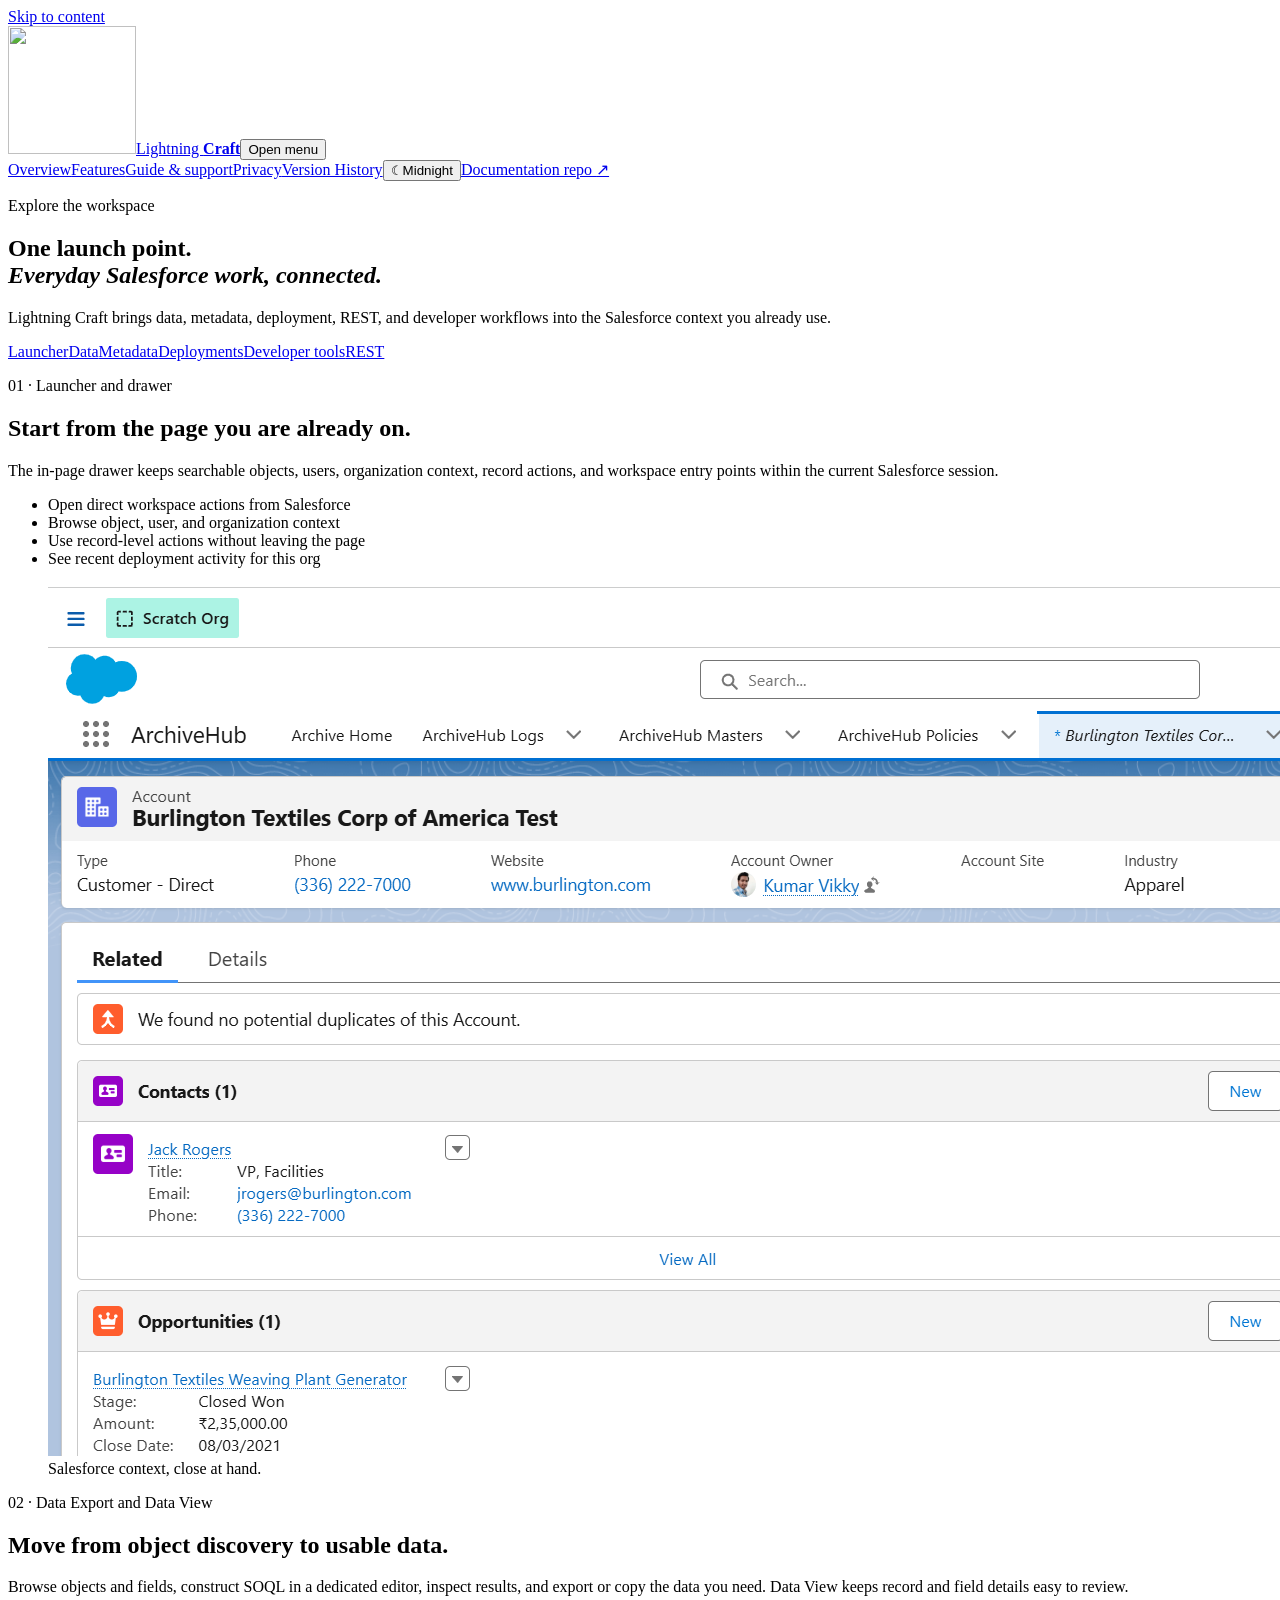
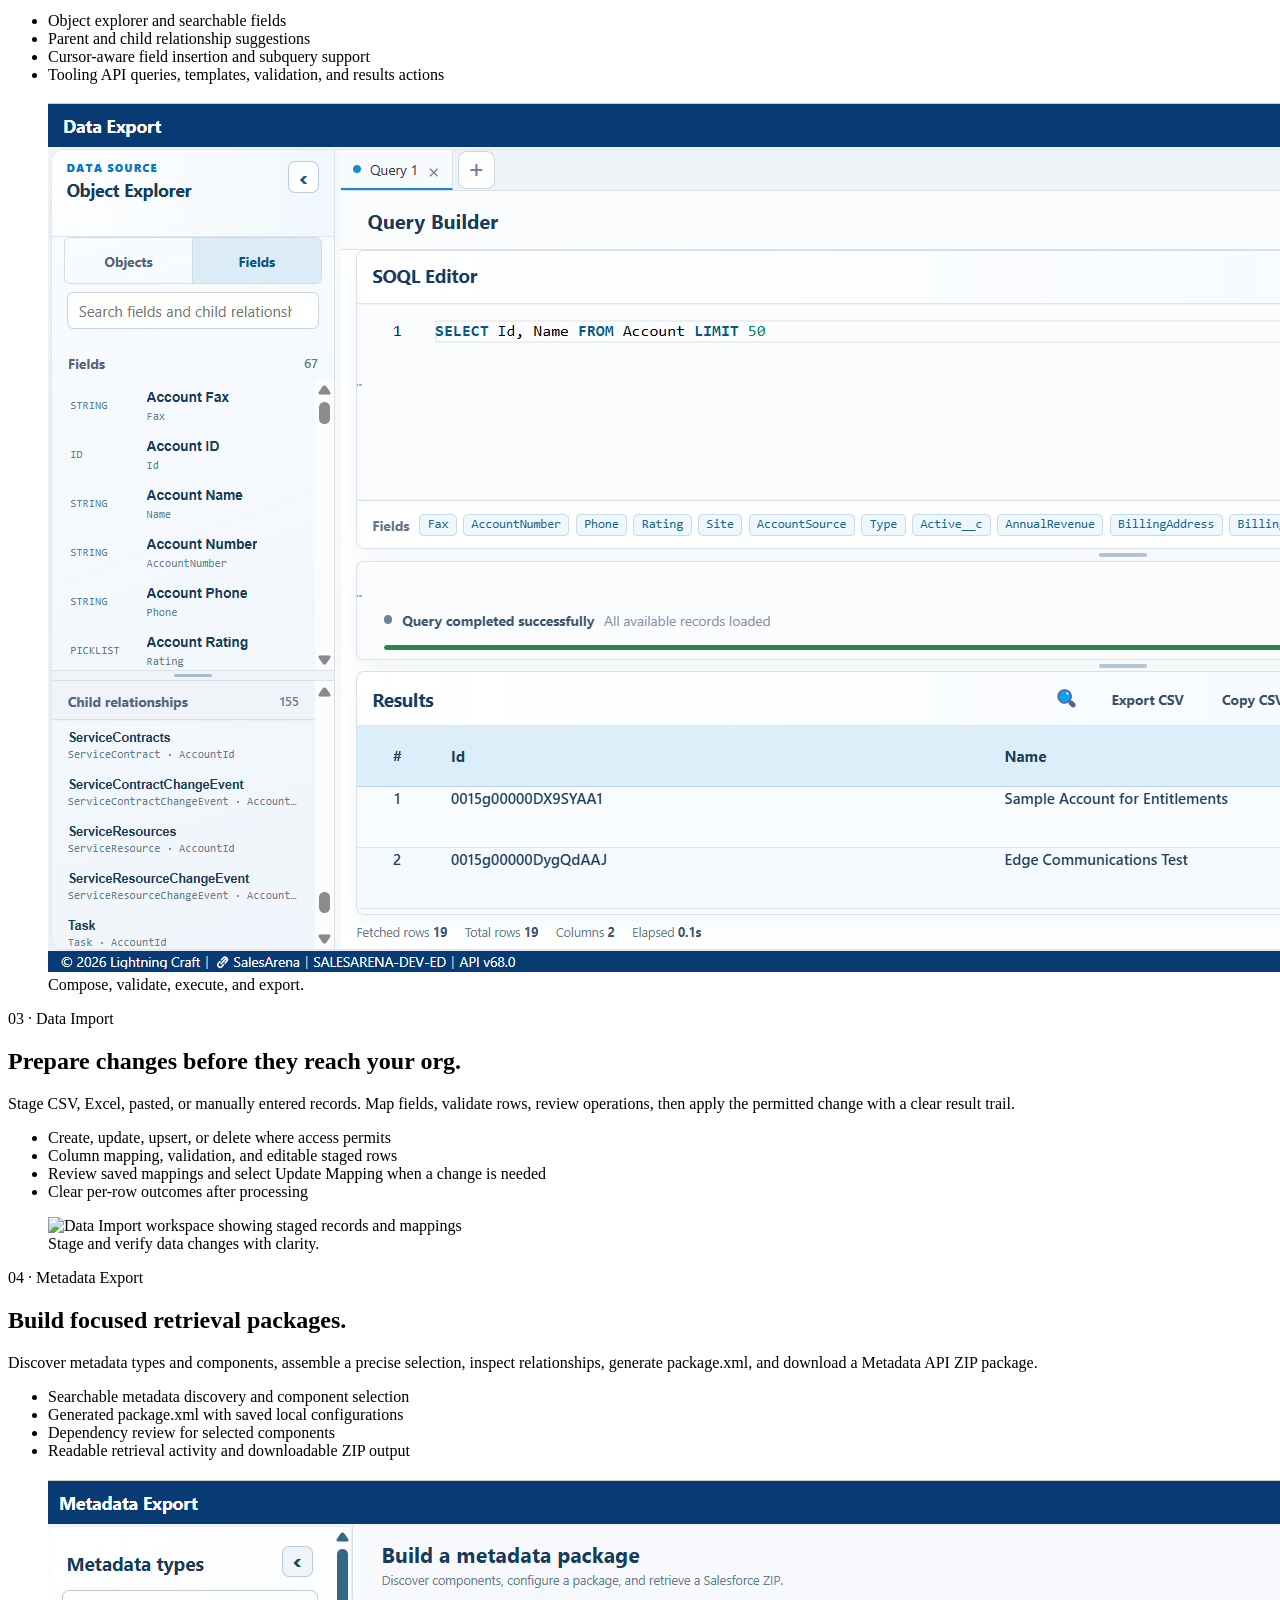
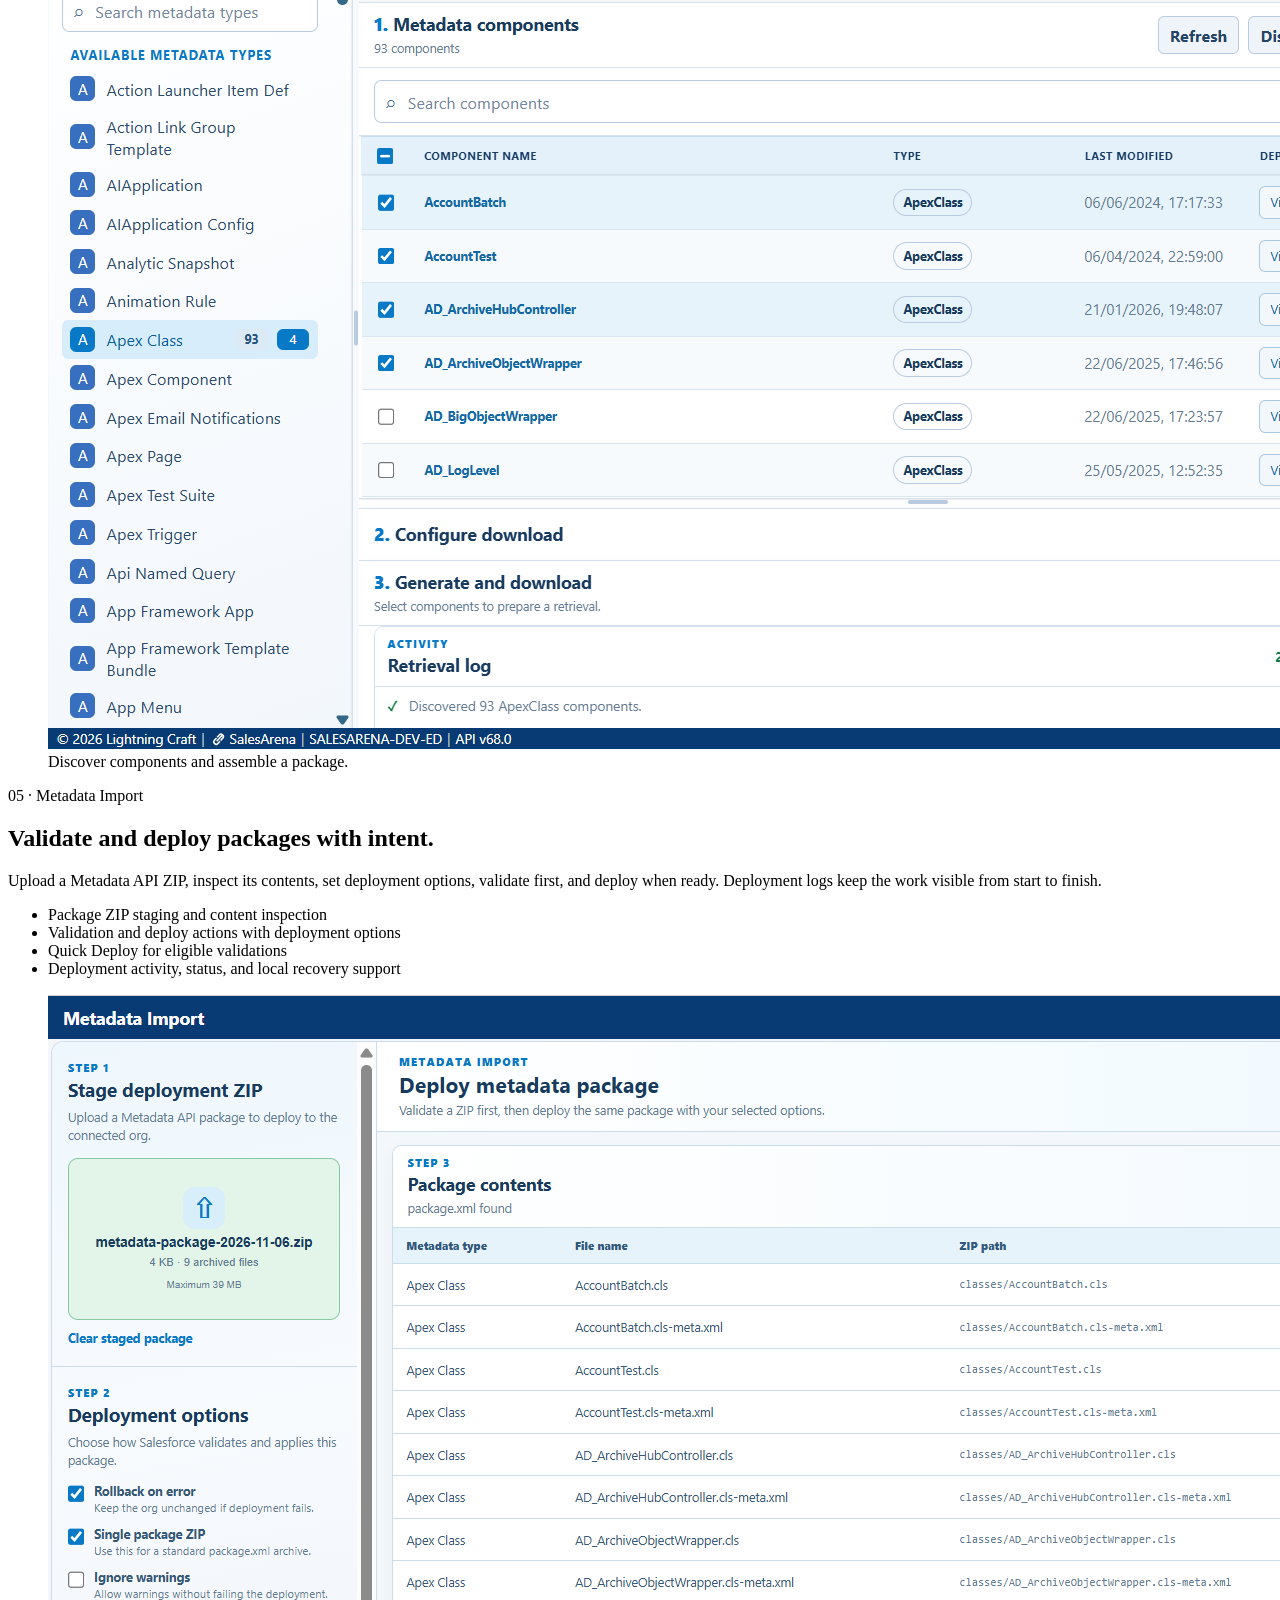
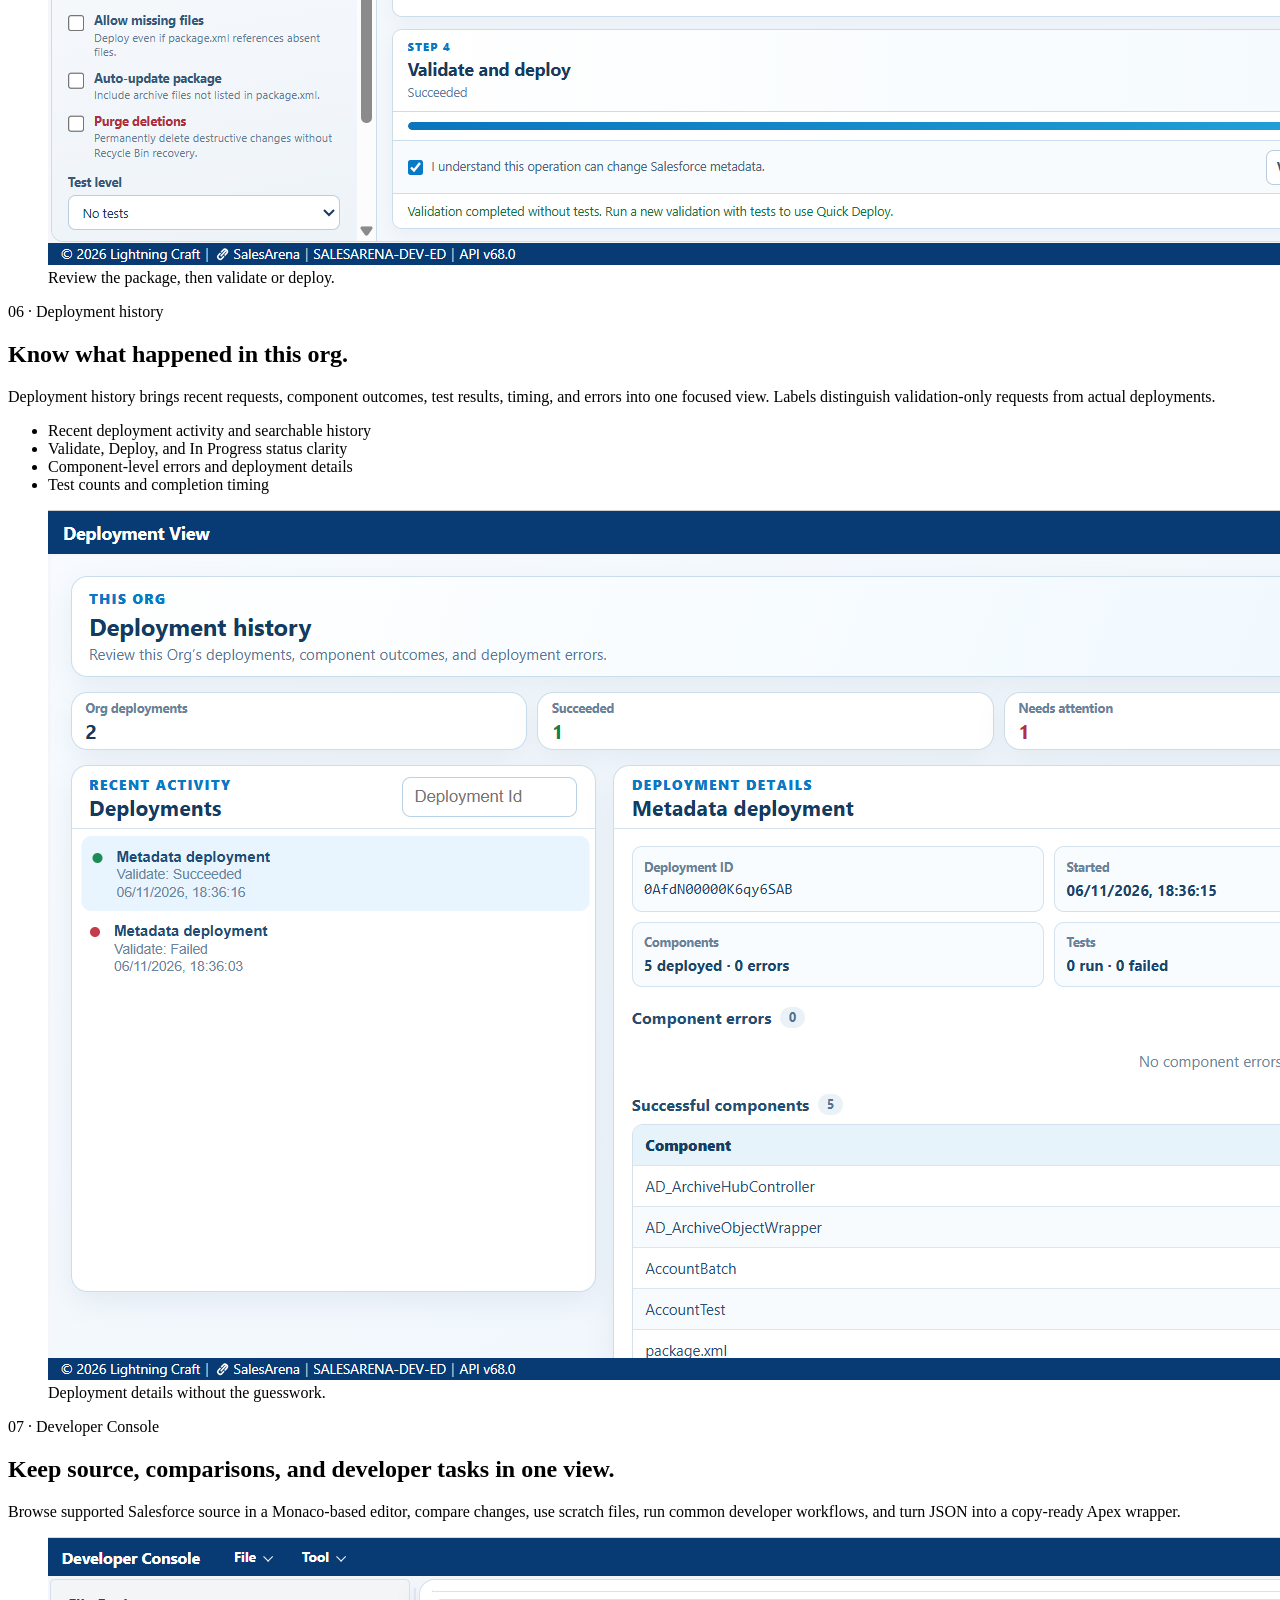
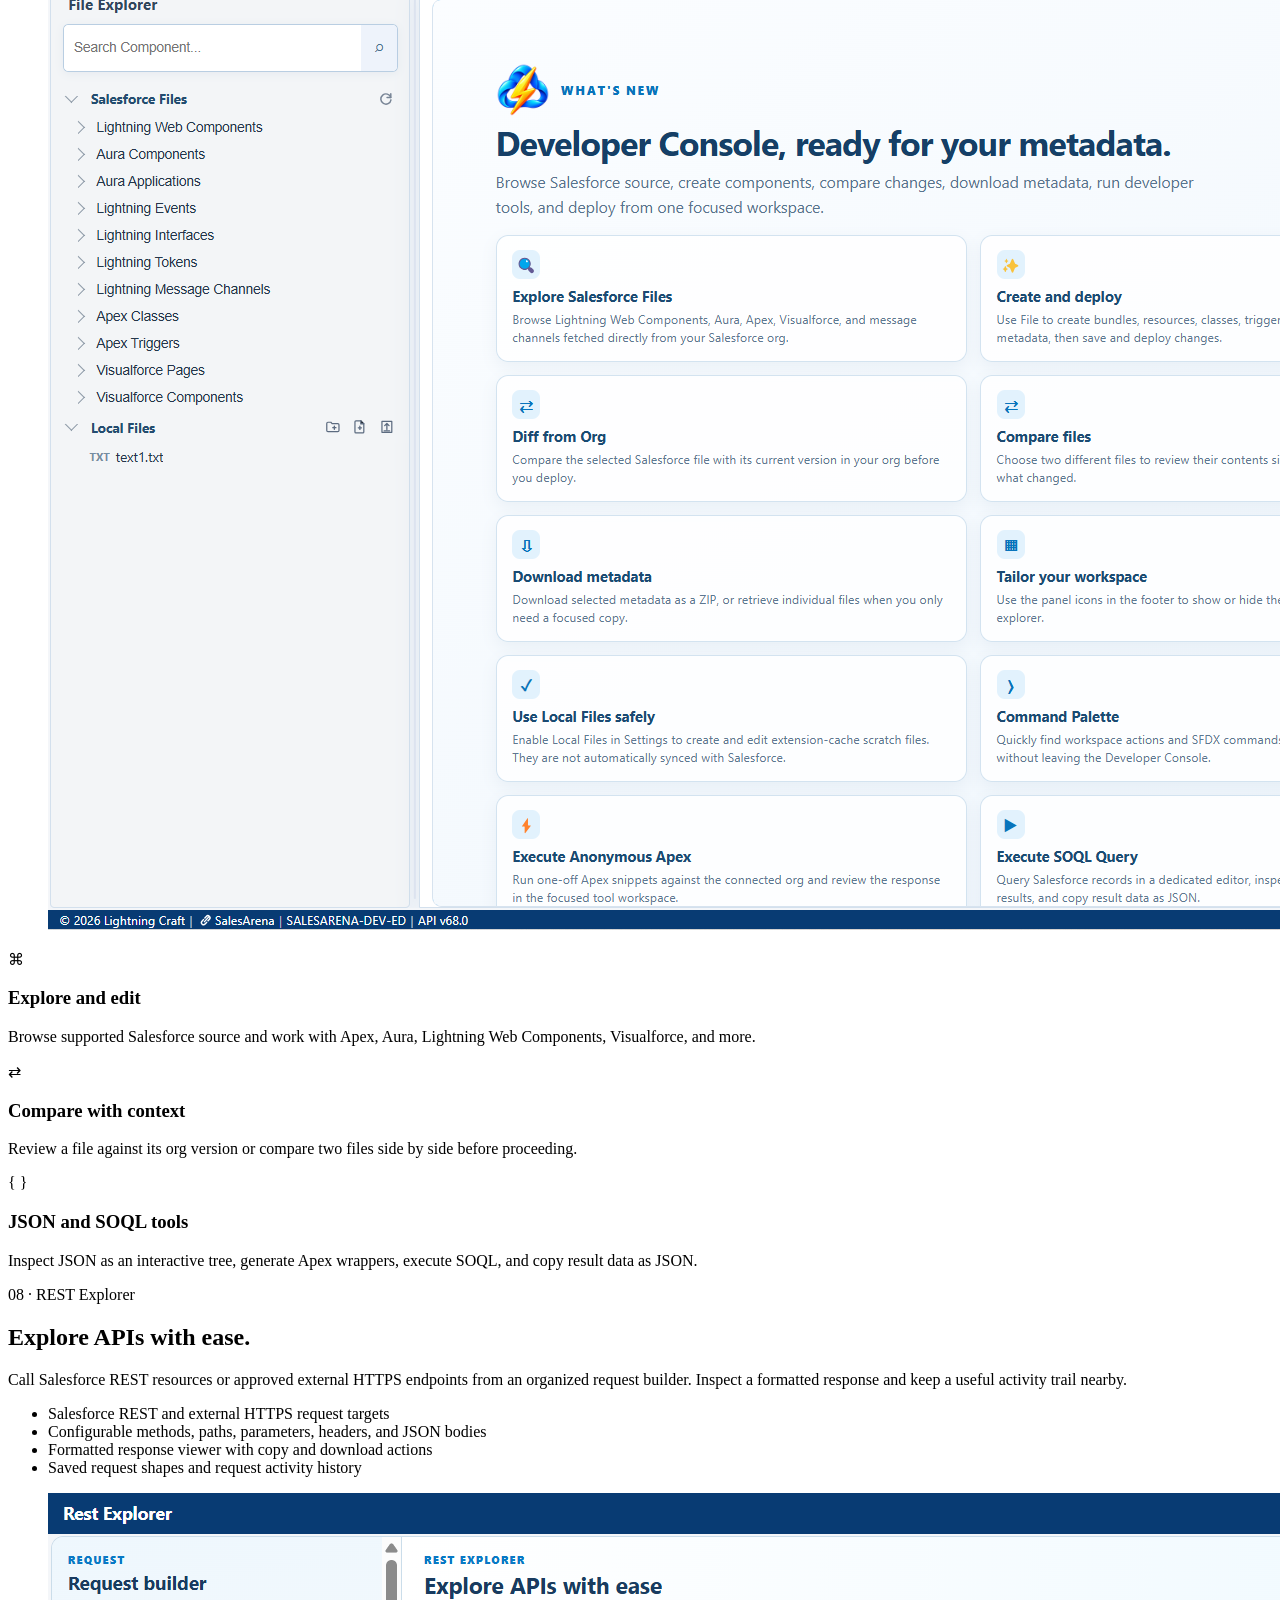
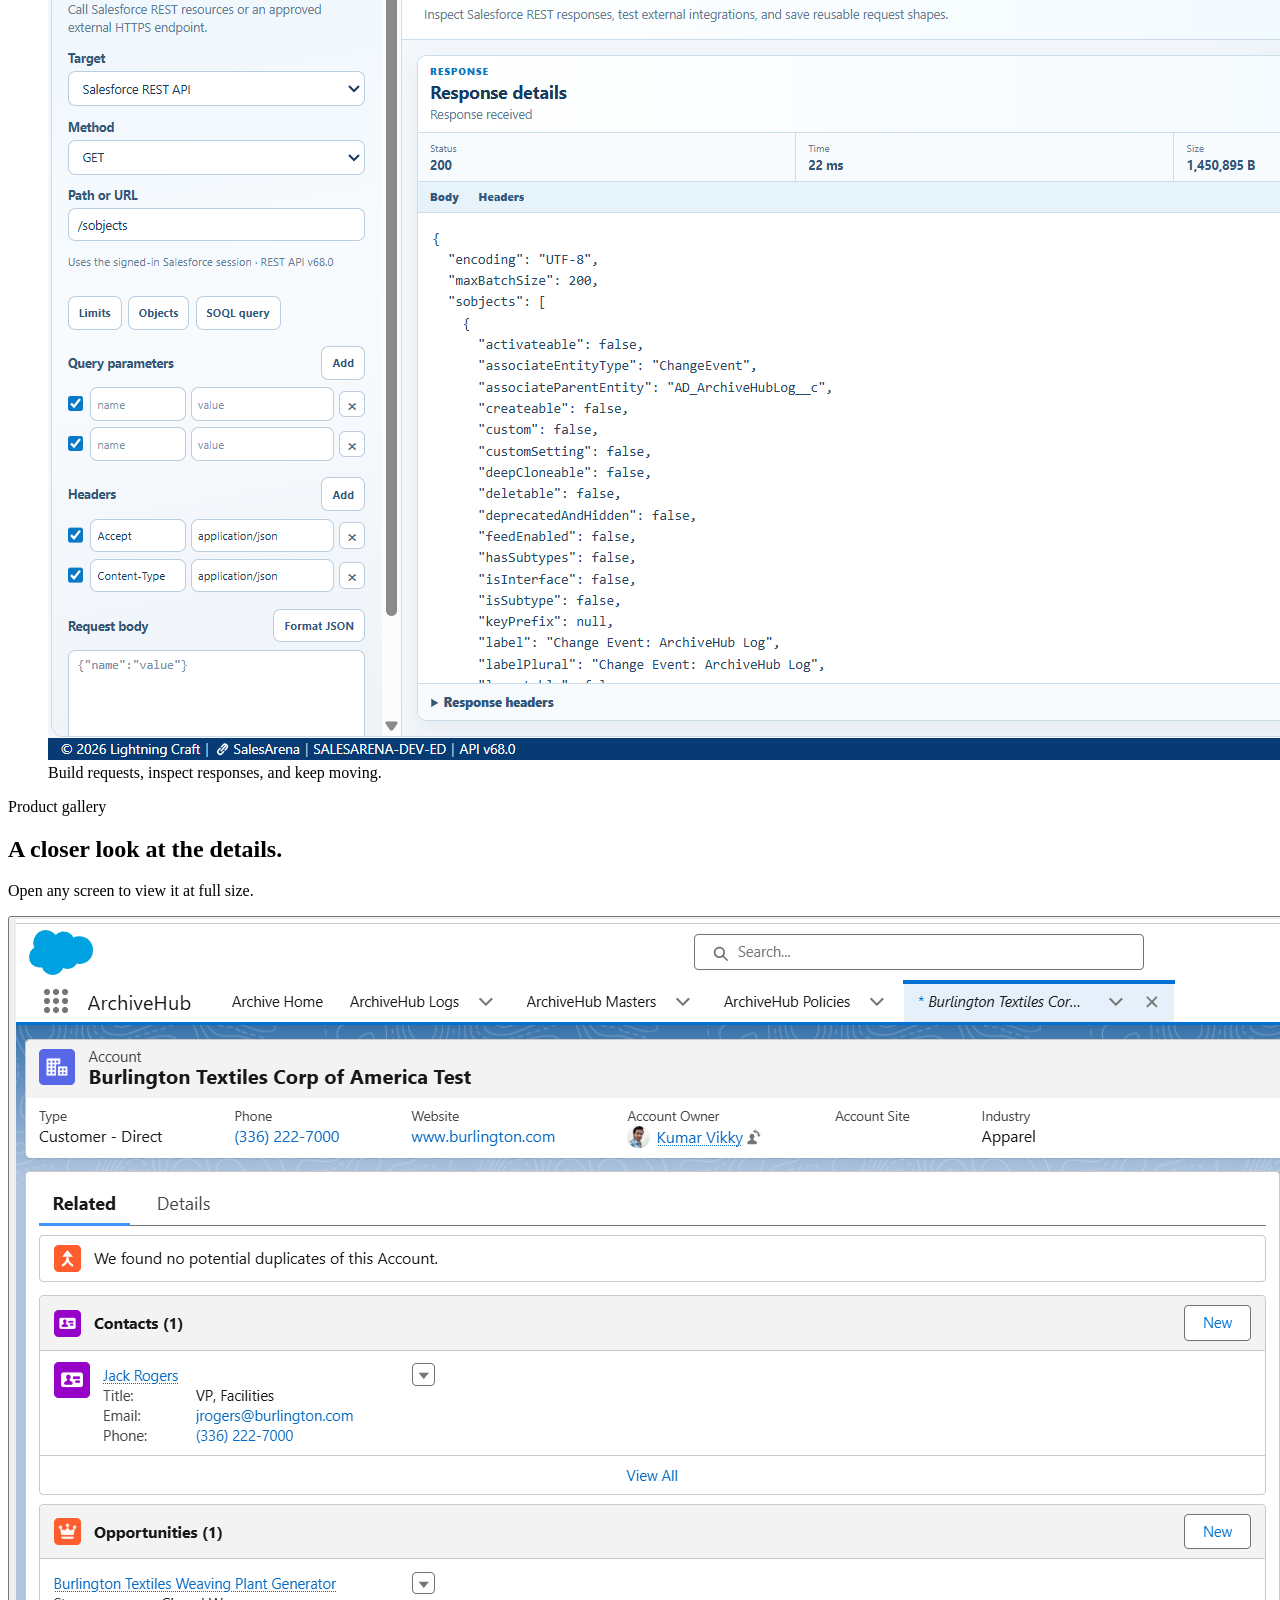
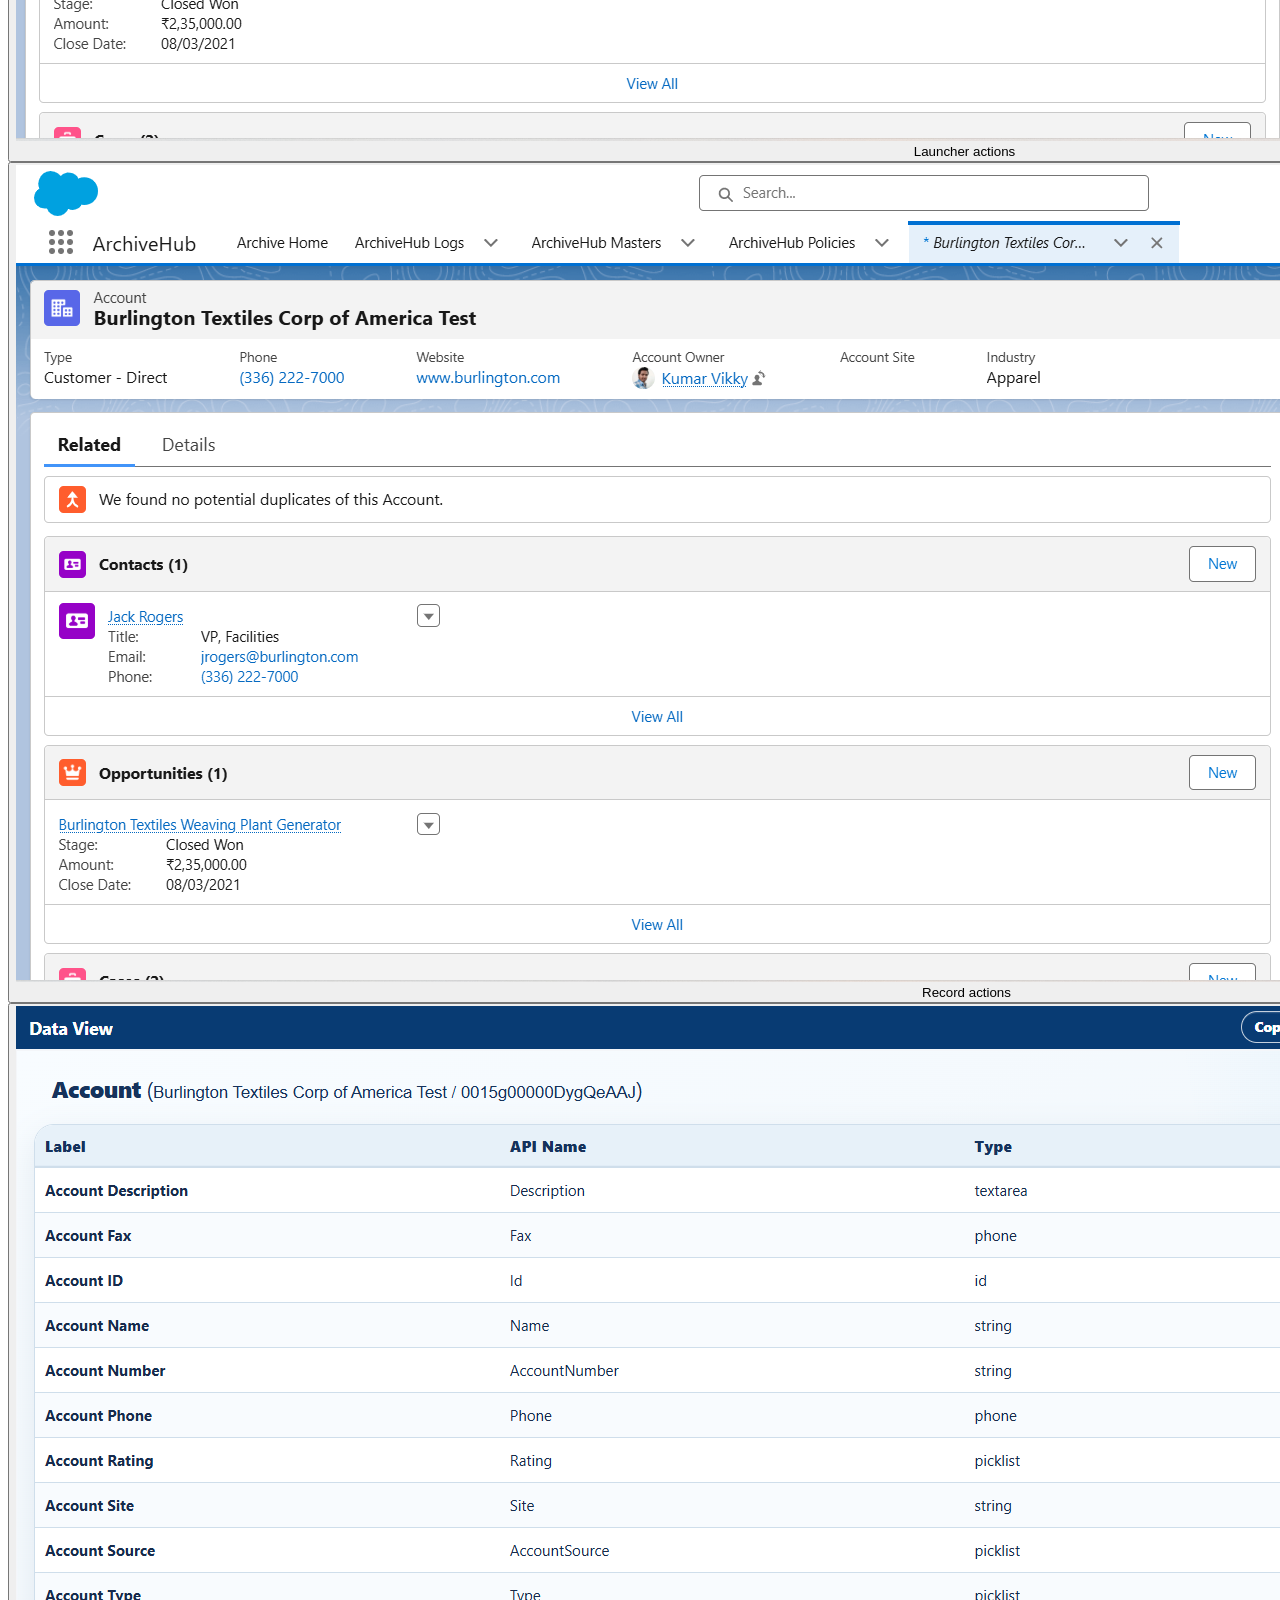
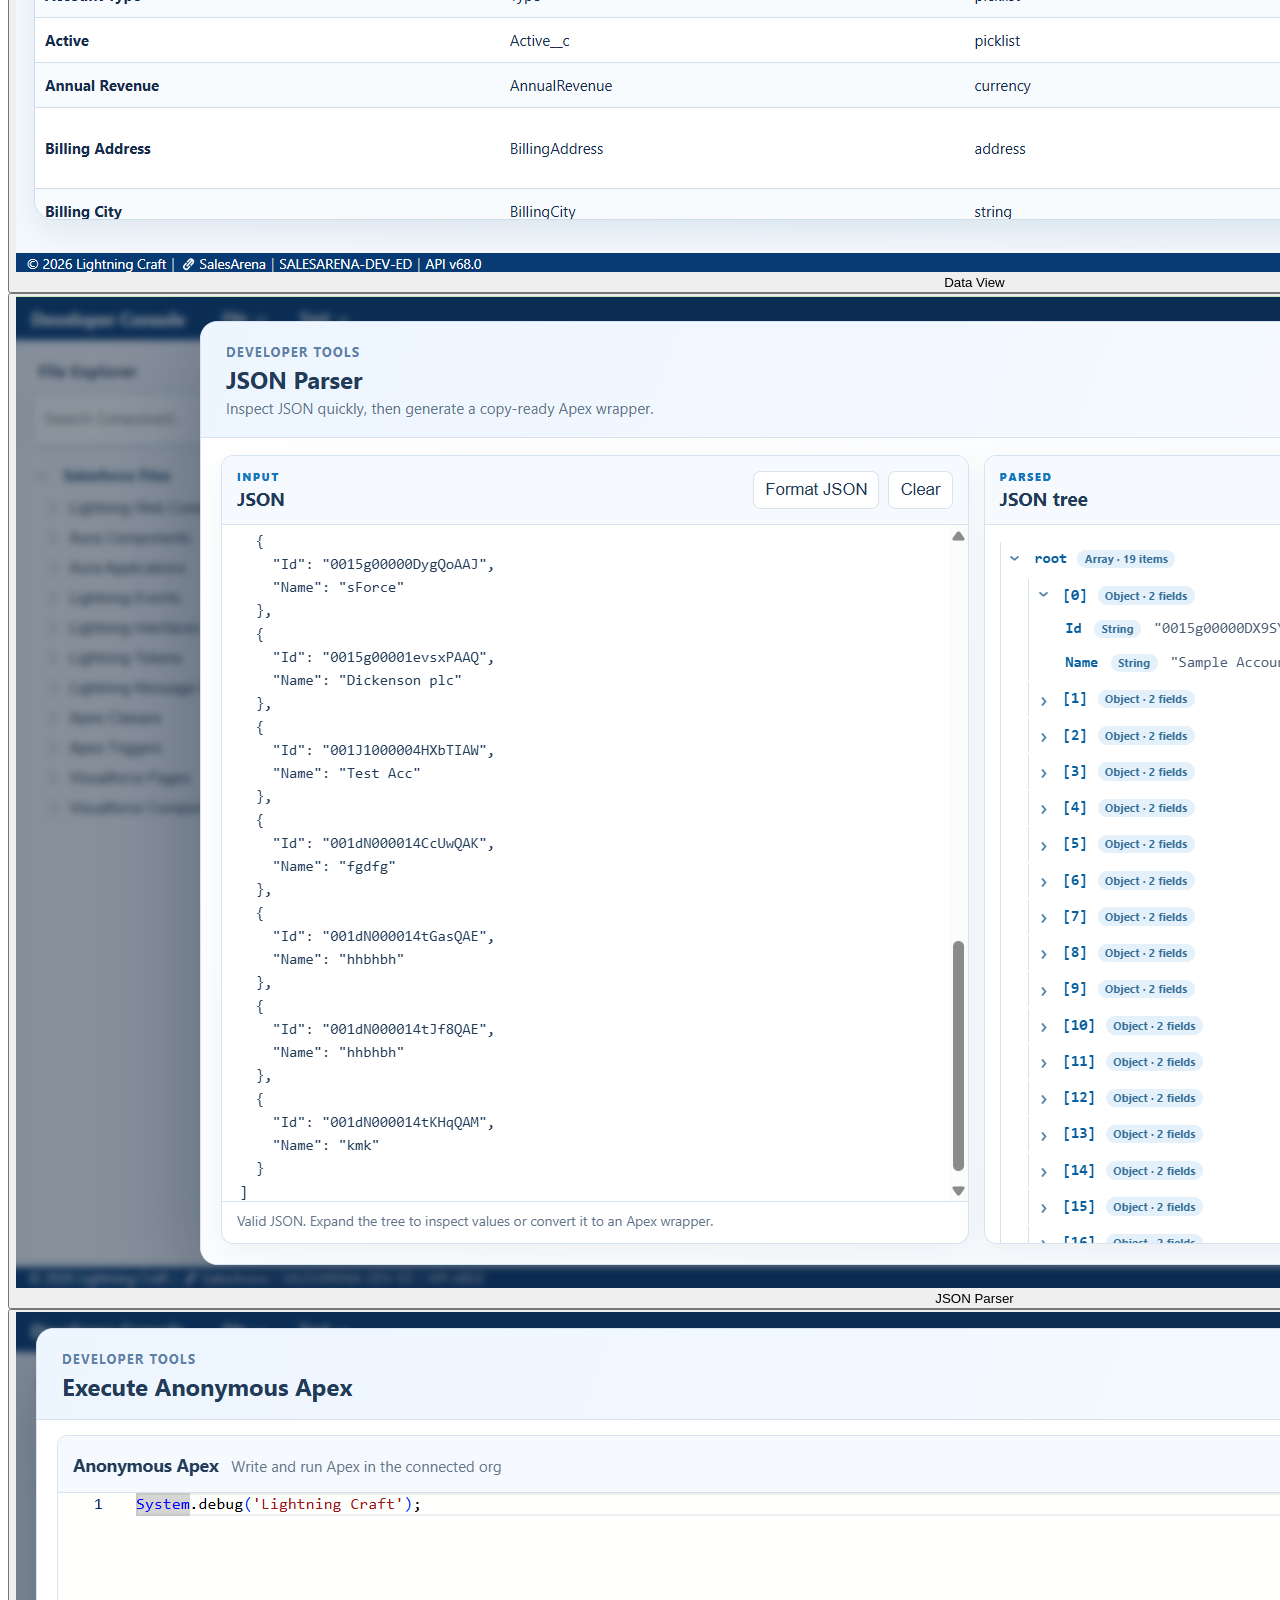
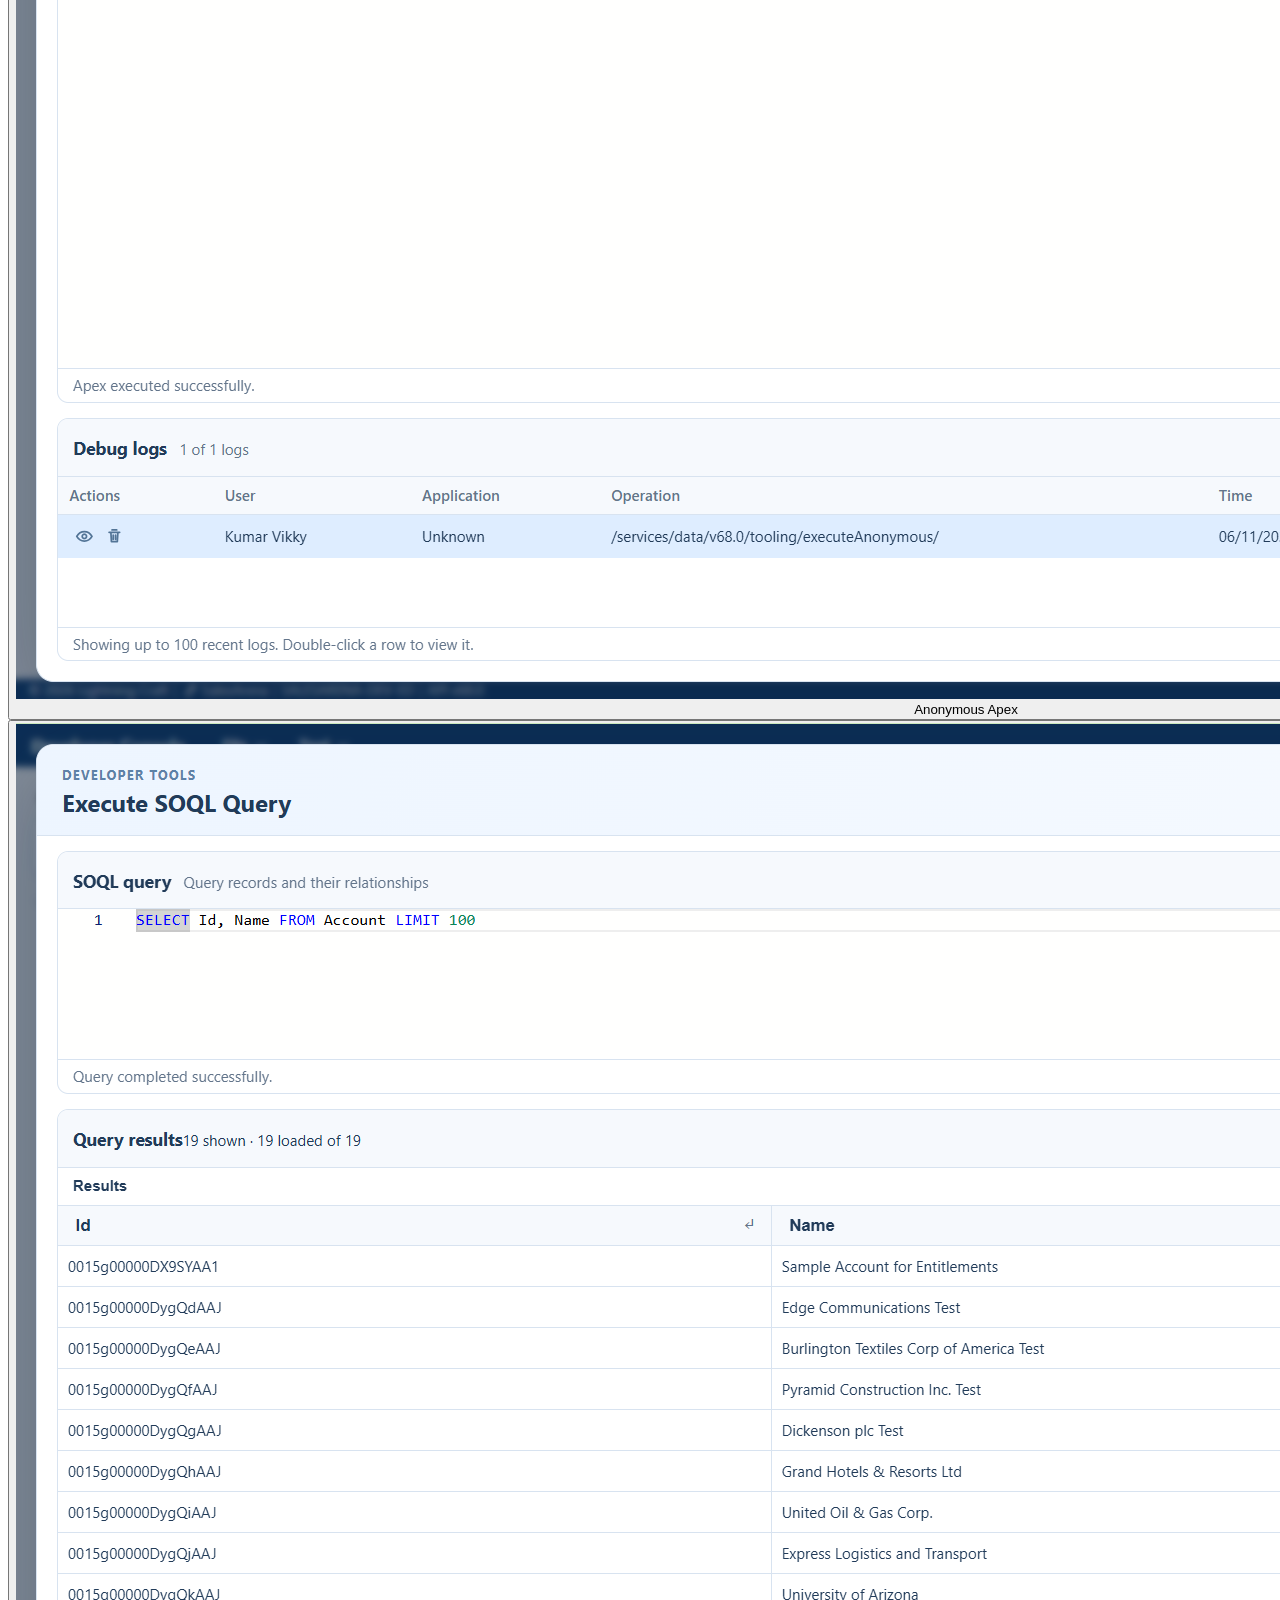
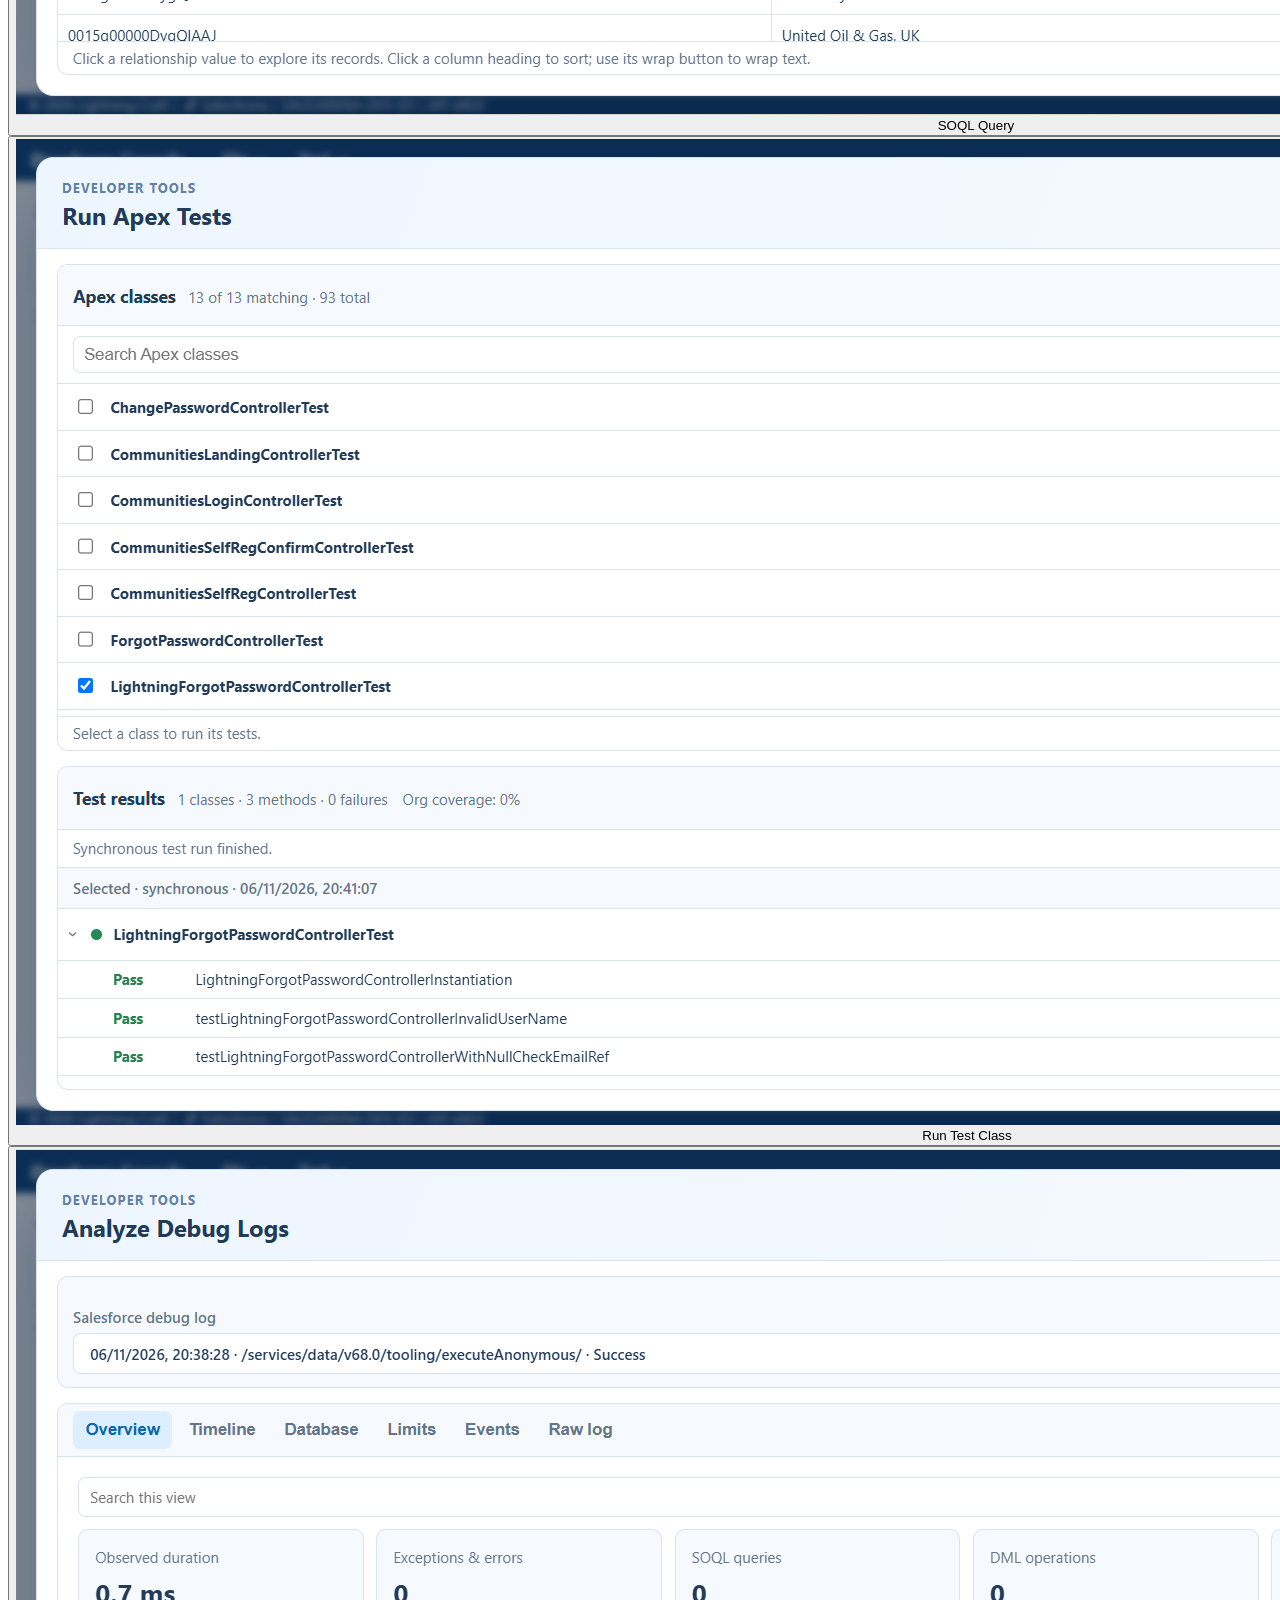
==== features.html @ 8c765908 "New Features Added." ====
<!doctype html>
<html lang="en"><head><meta charset="utf-8"><meta name="viewport" content="width=device-width, initial-scale=1"><meta name="description" content="Explore Lightning Craft features for Salesforce data, metadata, REST, deployment, and developer workflows."><meta name="theme-color" content="#071b38"><title>Features | Lightning Craft</title><link rel="stylesheet" href="assets/styles.css"></head>
<body data-page="features"><a class="skip-link" href="#main-content">Skip to content</a><header class="site-header"><a class="brand" href="index.html" aria-label="Lightning Craft home"><span class="brand-mark" aria-hidden="true">⚡</span><span>Lightning <b>Craft</b></span></a><button class="menu-button" type="button" aria-expanded="false" aria-controls="site-nav"><span></span><span></span><span></span><span class="sr-only">Open menu</span></button><nav class="site-nav" id="site-nav" aria-label="Primary navigation"><a href="index.html">Overview</a><a href="features.html">Features</a><a href="support.html">Guide &amp; support</a><a href="privacy.html">Privacy</a><a href="version-history.html">Version History</a><a class="nav-github" href="https://github.com/KumarVikky/Lightning_Craft_Extension" target="_blank" rel="noreferrer">Documentation repo <span aria-hidden="true">↗</span></a></nav></header>
<main id="main-content"><section class="page-hero"><p class="eyebrow">Explore the workspace</p><h1>One launch point.<br><em>Everyday Salesforce work, connected.</em></h1><p>Lightning Craft brings data, metadata, deployment, REST, and developer workflows into the Salesforce context you already use.</p><div class="jump-links" aria-label="Jump to a feature"><a href="#launcher">Launcher</a><a href="#data-workspace">Data</a><a href="#metadata-export">Metadata</a><a href="#deployment-history">Deployments</a><a href="#developer-console">Developer tools</a><a href="#rest-explorer">REST</a></div></section>
<section class="feature-detail contrast-section" id="launcher"><div class="detail-copy"><p class="section-label">01 · Launcher and drawer</p><h2>Start from the page you are already on.</h2><p>The in-page drawer keeps searchable objects, users, organization context, record actions, and workspace entry points within the current Salesforce session.</p><ul class="check-list"><li>Open direct workspace actions from Salesforce</li><li>Browse object, user, and organization context</li><li>Use record-level actions without leaving the page</li><li>See recent deployment activity for this org</li></ul></div><figure class="detail-screen"><img src="Lightning%20Craft%20Screenshots/Launcher%20Page.png" alt="Lightning Craft launcher open alongside Salesforce" loading="lazy"><figcaption>Salesforce context, close at hand.</figcaption></figure></section>
<section class="feature-detail reverse-detail" id="data-workspace"><div class="detail-copy"><p class="section-label">02 · Data Export and Data View</p><h2>Move from object discovery to usable data.</h2><p>Browse objects and fields, construct SOQL in a dedicated editor, inspect results, and export or copy the data you need. Data View keeps record and field details easy to review.</p><ul class="check-list"><li>Object explorer and searchable fields</li><li>Parent and child relationship suggestions</li><li>Cursor-aware field insertion and subquery support</li><li>Tooling API queries, templates, validation, and results actions</li></ul></div><figure class="detail-screen"><img src="Lightning%20Craft%20Screenshots/Data%20Export%20Page.png" alt="Data Export with object explorer, SOQL editor, field chips, and results" loading="lazy"><figcaption>Compose, validate, execute, and export.</figcaption></figure></section>
<section class="feature-detail contrast-section" id="data-import"><div class="detail-copy"><p class="section-label">03 · Data Import</p><h2>Prepare changes before they reach your org.</h2><p>Stage CSV, Excel, pasted, or manually entered records. Map fields, validate rows, review operations, then apply the permitted change with a clear result trail.</p><ul class="check-list"><li>Create, update, upsert, or delete where access permits</li><li>Column mapping, validation, and editable staged rows</li><li>Review saved mappings and select Update Mapping when a change is needed</li><li>Clear per-row outcomes after processing</li></ul></div><figure class="detail-screen"><img src="Lightning%20Craft%20Screenshots/Data%20Import%20Page.png" alt="Data Import workspace showing staged records and mappings" loading="lazy"><figcaption>Stage and verify data changes with clarity.</figcaption></figure></section>
<section class="feature-detail reverse-detail" id="metadata-export"><div class="detail-copy"><p class="section-label">04 · Metadata Export</p><h2>Build focused retrieval packages.</h2><p>Discover metadata types and components, assemble a precise selection, inspect relationships, generate package.xml, and download a Metadata API ZIP package.</p><ul class="check-list"><li>Searchable metadata discovery and component selection</li><li>Generated package.xml with saved local configurations</li><li>Dependency review for selected components</li><li>Readable retrieval activity and downloadable ZIP output</li></ul></div><figure class="detail-screen"><img src="Lightning%20Craft%20Screenshots/Metadata%20Export%20Page.png" alt="Metadata Export workspace with selected metadata types and generated package XML" loading="lazy"><figcaption>Discover components and assemble a package.</figcaption></figure></section>
<section class="feature-detail contrast-section" id="metadata-import"><div class="detail-copy"><p class="section-label">05 · Metadata Import</p><h2>Validate and deploy packages with intent.</h2><p>Upload a Metadata API ZIP, inspect its contents, set deployment options, validate first, and deploy when ready. Deployment logs keep the work visible from start to finish.</p><ul class="check-list"><li>Package ZIP staging and content inspection</li><li>Validation and deploy actions with deployment options</li><li>Quick Deploy for eligible validations</li><li>Deployment activity, status, and local recovery support</li></ul></div><figure class="detail-screen"><img src="Lightning%20Craft%20Screenshots/Metadata%20Import%20Page.png" alt="Metadata Import workspace with deployment options and package contents" loading="lazy"><figcaption>Review the package, then validate or deploy.</figcaption></figure></section>
<section class="feature-detail reverse-detail" id="deployment-history"><div class="detail-copy"><p class="section-label">06 · Deployment history</p><h2>Know what happened in this org.</h2><p>Deployment history brings recent requests, component outcomes, test results, timing, and errors into one focused view. Labels distinguish validation-only requests from actual deployments.</p><ul class="check-list"><li>Recent deployment activity and searchable history</li><li>Validate, Deploy, and In Progress status clarity</li><li>Component-level errors and deployment details</li><li>Test counts and completion timing</li></ul></div><figure class="detail-screen"><img src="Lightning%20Craft%20Screenshots/Deployment%20View%20Page.png" alt="Deployment history showing recent deployments and component errors" loading="lazy"><figcaption>Deployment details without the guesswork.</figcaption></figure></section>
<section class="developer-section" id="developer-console"><div class="developer-heading"><p class="section-label">07 · Developer Console</p><h2>Keep source, comparisons, and developer tasks in one view.</h2><p>Browse supported Salesforce source in a Monaco-based editor, compare changes, use scratch files, run common developer workflows, and turn JSON into a copy-ready Apex wrapper.</p></div><figure class="wide-screen"><img src="Lightning%20Craft%20Screenshots/Developer%20Console%20Page.png" alt="Developer Console welcome screen and source explorer" loading="lazy"></figure><div class="capability-grid"><article><span aria-hidden="true">⌘</span><h3>Explore and edit</h3><p>Browse supported Salesforce source and work with Apex, Aura, Lightning Web Components, Visualforce, and more.</p></article><article><span aria-hidden="true">⇄</span><h3>Compare with context</h3><p>Review a file against its org version or compare two files side by side before proceeding.</p></article><article><span aria-hidden="true">{ }</span><h3>JSON and SOQL tools</h3><p>Inspect JSON as an interactive tree, generate Apex wrappers, execute SOQL, and copy result data as JSON.</p></article></div></section>
<section class="feature-detail contrast-section" id="rest-explorer"><div class="detail-copy"><p class="section-label">08 · REST Explorer</p><h2>Explore APIs with ease.</h2><p>Call Salesforce REST resources or approved external HTTPS endpoints from an organized request builder. Inspect a formatted response and keep a useful activity trail nearby.</p><ul class="check-list"><li>Salesforce REST and external HTTPS request targets</li><li>Configurable methods, paths, parameters, headers, and JSON bodies</li><li>Formatted response viewer with copy and download actions</li><li>Saved request shapes and request activity history</li></ul></div><figure class="detail-screen"><img src="Lightning%20Craft%20Screenshots/Rest%20Explorer%20Page.png" alt="REST Explorer request builder, response viewer, and request log" loading="lazy"><figcaption>Build requests, inspect responses, and keep moving.</figcaption></figure></section>
<section class="screen-gallery"><div class="section-heading"><p class="section-label">Product gallery</p><h2>A closer look at the details.</h2><p>Open any screen to view it at full size.</p></div><div class="gallery-grid"><button class="gallery-item" data-lightbox-src="Lightning%20Craft%20Screenshots/Laucher%20Actions.png" data-lightbox-alt="Lightning Craft launcher actions"><img src="Lightning%20Craft%20Screenshots/Laucher%20Actions.png" alt="Lightning Craft launcher actions" loading="lazy"><span>Launcher actions</span></button><button class="gallery-item" data-lightbox-src="Lightning%20Craft%20Screenshots/Laucher%20record%20actions.png" data-lightbox-alt="Lightning Craft launcher record actions"><img src="Lightning%20Craft%20Screenshots/Laucher%20record%20actions.png" alt="Lightning Craft launcher record actions" loading="lazy"><span>Record actions</span></button><button class="gallery-item" data-lightbox-src="Lightning%20Craft%20Screenshots/Data%20View%20Page.png" data-lightbox-alt="Data View"><img src="Lightning%20Craft%20Screenshots/Data%20View%20Page.png" alt="Data View" loading="lazy"><span>Data View</span></button><button class="gallery-item" data-lightbox-src="Lightning%20Craft%20Screenshots/Developer%20Console%20-%20JSON%20Parser.png" data-lightbox-alt="JSON Parser"><img src="Lightning%20Craft%20Screenshots/Developer%20Console%20-%20JSON%20Parser.png" alt="JSON Parser with interactive tree" loading="lazy"><span>JSON Parser</span></button><button class="gallery-item" data-lightbox-src="Lightning%20Craft%20Screenshots/Developer%20Console%20-%20Anonymous%20Apex.png" data-lightbox-alt="Anonymous Apex"><img src="Lightning%20Craft%20Screenshots/Developer%20Console%20-%20Anonymous%20Apex.png" alt="Developer Console Anonymous Apex" loading="lazy"><span>Anonymous Apex</span></button><button class="gallery-item" data-lightbox-src="Lightning%20Craft%20Screenshots/Developer%20Console%20-%20SOQL%20Query.png" data-lightbox-alt="SOQL Query"><img src="Lightning%20Craft%20Screenshots/Developer%20Console%20-%20SOQL%20Query.png" alt="Developer Console SOQL Query" loading="lazy"><span>SOQL Query</span></button><button class="gallery-item" data-lightbox-src="Lightning%20Craft%20Screenshots/Developer%20Console%20-%20Run%20Test%20Class.png" data-lightbox-alt="Run Test Class"><img src="Lightning%20Craft%20Screenshots/Developer%20Console%20-%20Run%20Test%20Class.png" alt="Developer Console Run Test Class" loading="lazy"><span>Run Test Class</span></button><button class="gallery-item" data-lightbox-src="Lightning%20Craft%20Screenshots/Developer%20Console%20-%20Log%20Analyzer.png" data-lightbox-alt="Log Analyzer"><img src="Lightning%20Craft%20Screenshots/Developer%20Console%20-%20Log%20Analyzer.png" alt="Developer Console Log Analyzer" loading="lazy"><span>Log Analyzer</span></button><button class="gallery-item" data-lightbox-src="Lightning%20Craft%20Screenshots/Developer%20Console%20-%20Compare%20two%20files..png" data-lightbox-alt="Compare files"><img src="Lightning%20Craft%20Screenshots/Developer%20Console%20-%20Compare%20two%20files..png" alt="Developer Console compare files" loading="lazy"><span>Compare files</span></button><button class="gallery-item" data-lightbox-src="Lightning%20Craft%20Screenshots/Developer%20Console%20-%20Diff%20file%20against%20Org.png" data-lightbox-alt="Diff from Org"><img src="Lightning%20Craft%20Screenshots/Developer%20Console%20-%20Diff%20file%20against%20Org.png" alt="Developer Console diff against org" loading="lazy"><span>Diff from org</span></button><button class="gallery-item" data-lightbox-src="Lightning%20Craft%20Screenshots/Setting%20Page.png" data-lightbox-alt="Settings"><img src="Lightning%20Craft%20Screenshots/Setting%20Page.png" alt="Lightning Craft settings" loading="lazy"><span>Settings</span></button></div></section>
<section class="cta-band"><div><p class="eyebrow">Need a hand?</p><h2>Installation, privacy, and support are all documented.</h2></div><div class="button-row"><a class="button button-light" href="support.html">Open the guide</a><a class="button button-outline-light" href="version-history.html">See version 1.2</a></div></section></main>
<footer class="site-footer"><div class="footer-brand"><a class="brand" href="index.html"><span class="brand-mark" aria-hidden="true">⚡</span><span>Lightning <b>Craft</b></span></a><p>A focused Salesforce workspace for data, metadata, and developer tasks.</p></div><div class="footer-links"><div><b>Product</b><a href="features.html">Features</a><a href="version-history.html">Version history</a><a href="support.html#install">Installation</a><a href="support.html">Support</a></div><div><b>Trust</b><a href="privacy.html">Privacy policy</a><a href="privacy.html#permissions">Permissions</a><a href="https://github.com/KumarVikky/Lightning_Craft_Extension" target="_blank" rel="noreferrer">Documentation repo ↗</a></div></div><div class="footer-bottom"><span>© <span data-current-year></span> Lightning Craft</span><span>Built for Salesforce teams</span></div></footer><div class="lightbox" hidden role="dialog" aria-modal="true" aria-label="Screenshot preview"><button class="lightbox-close" type="button" aria-label="Close screenshot">×</button><img src="" alt=""></div><script src="assets/site.js"></script></body></html>
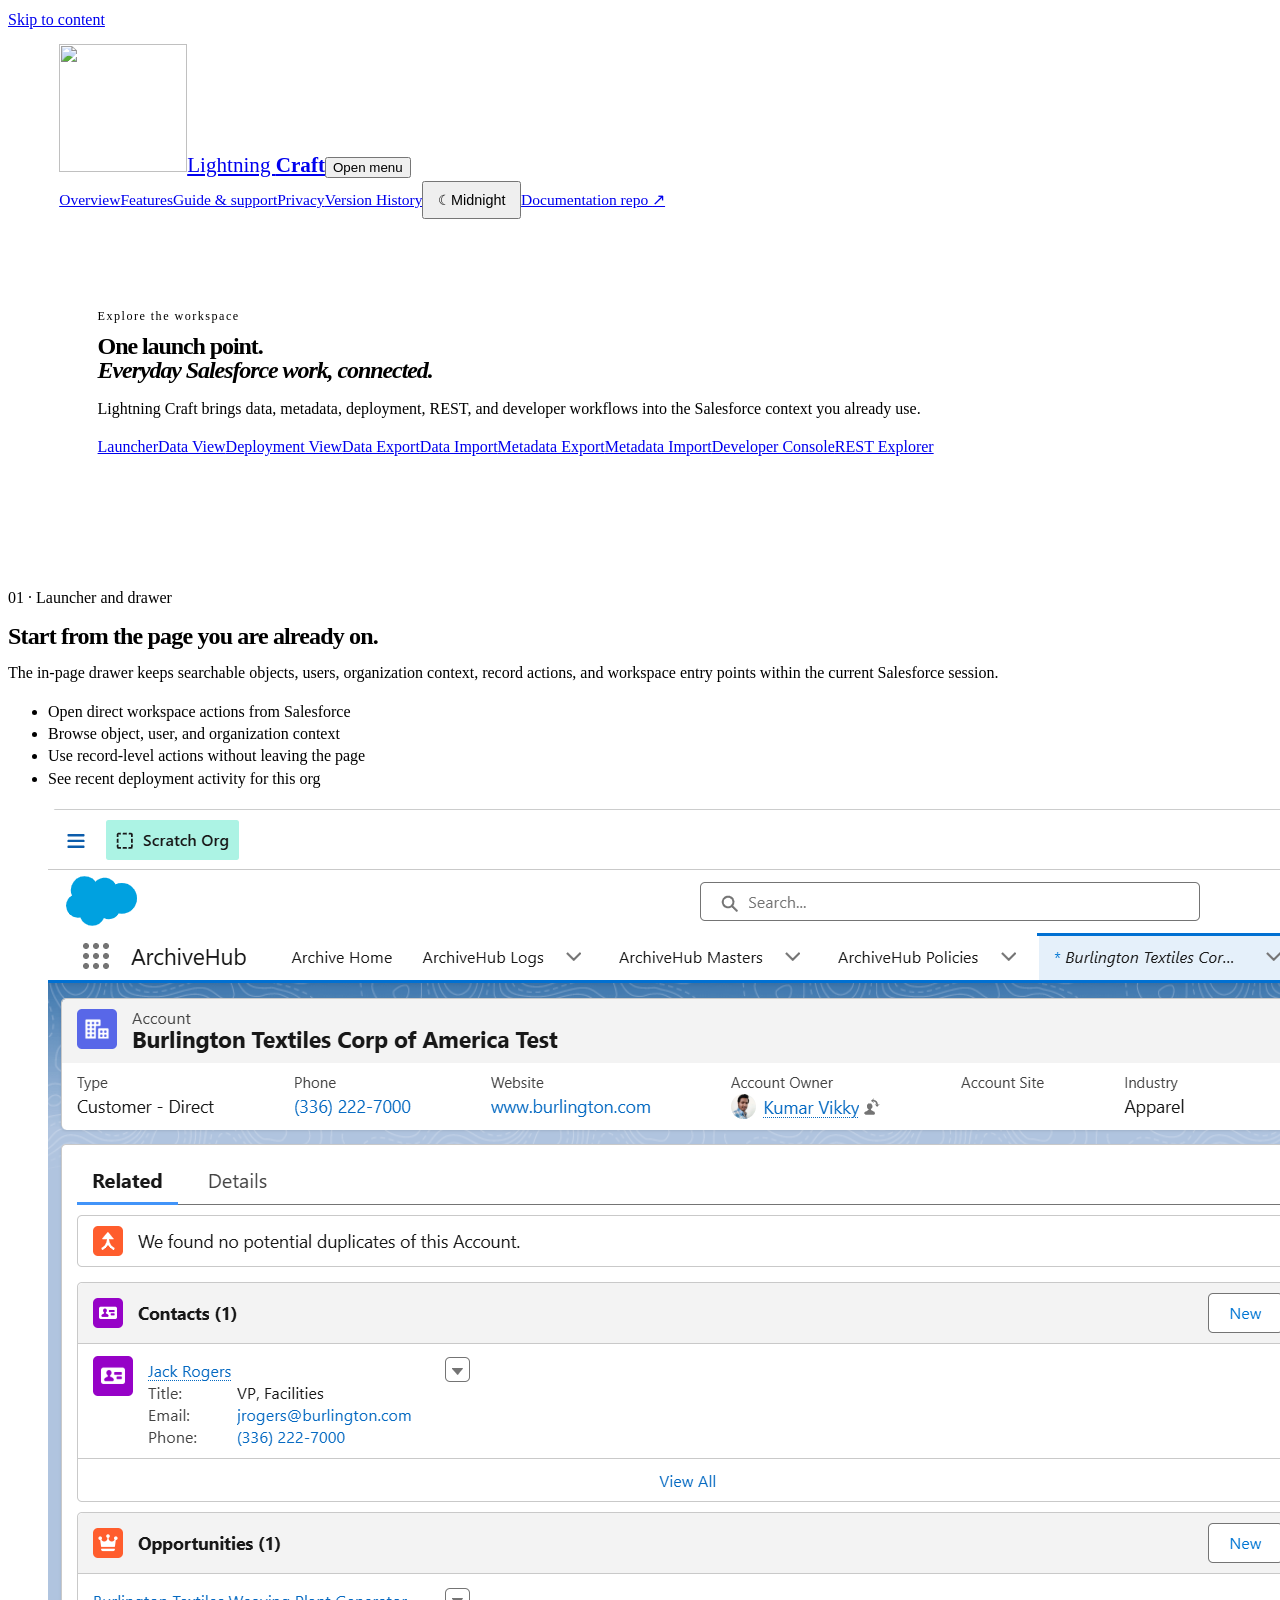
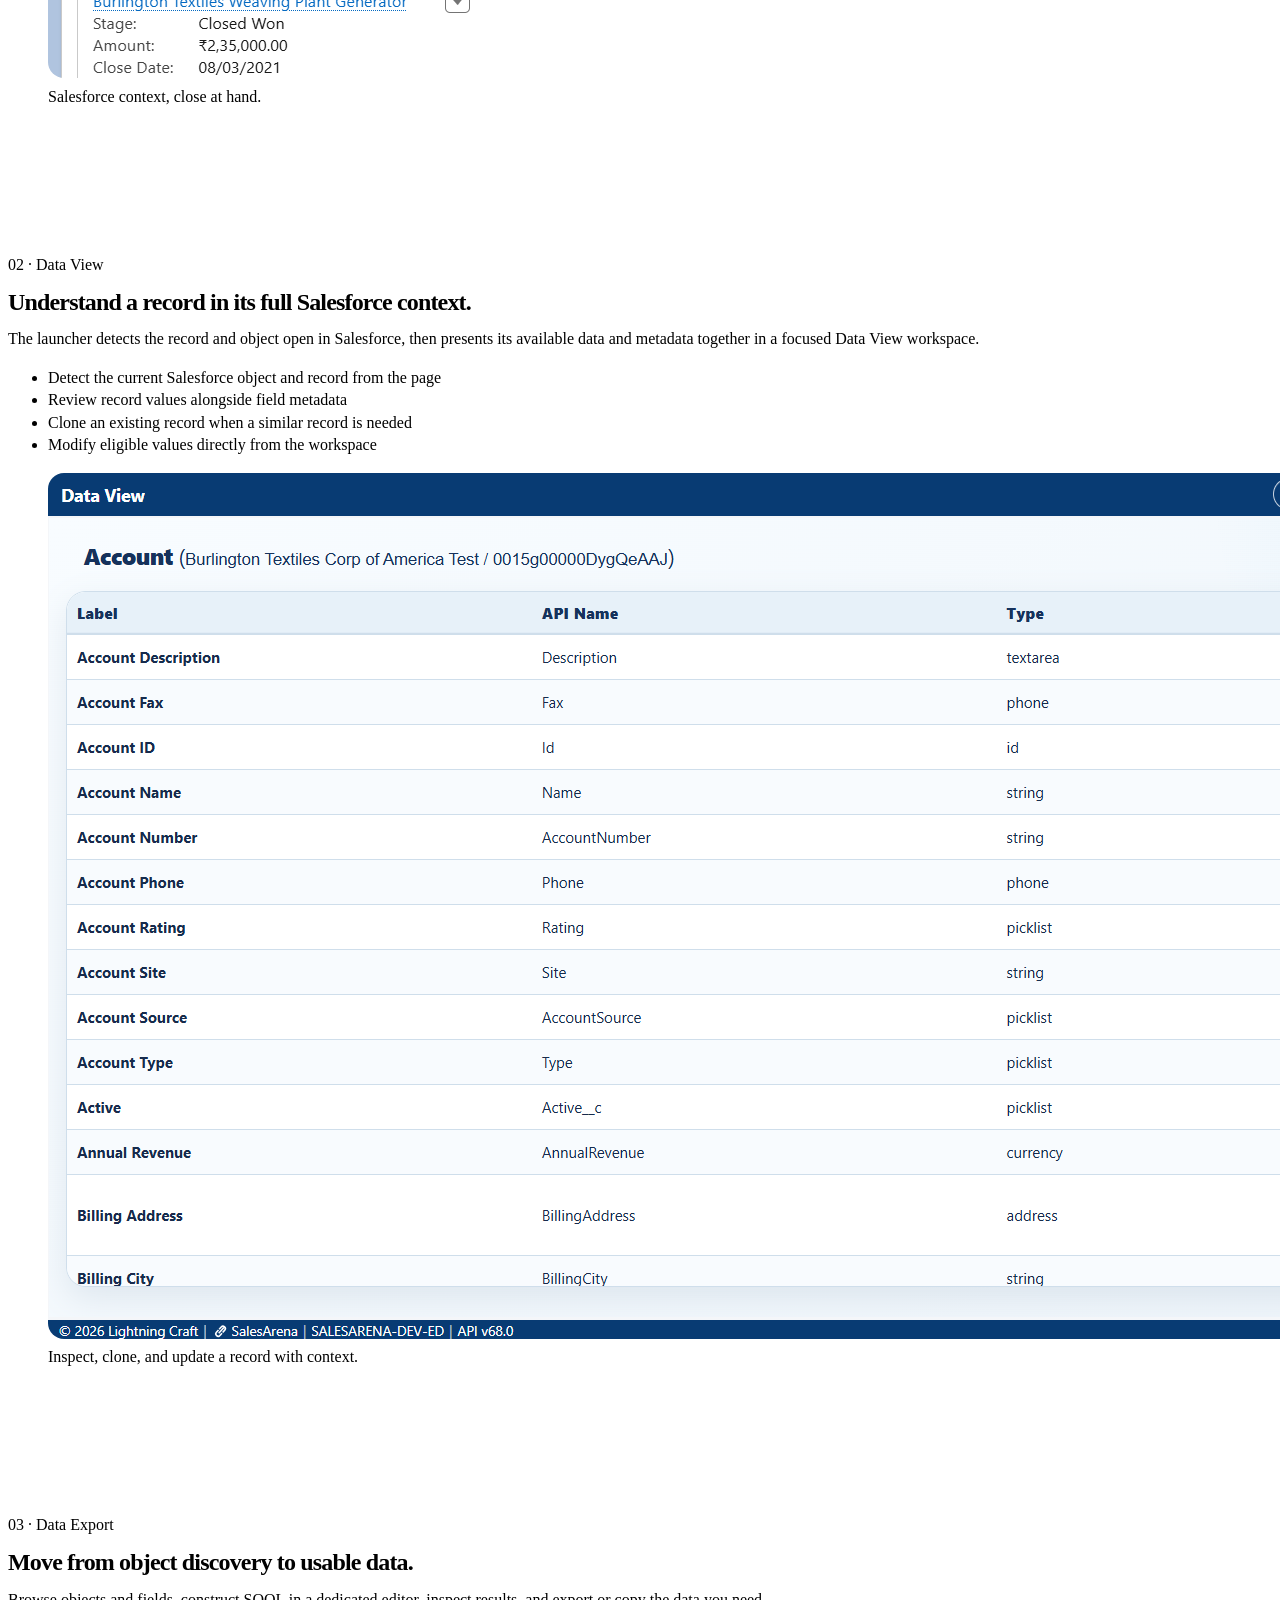
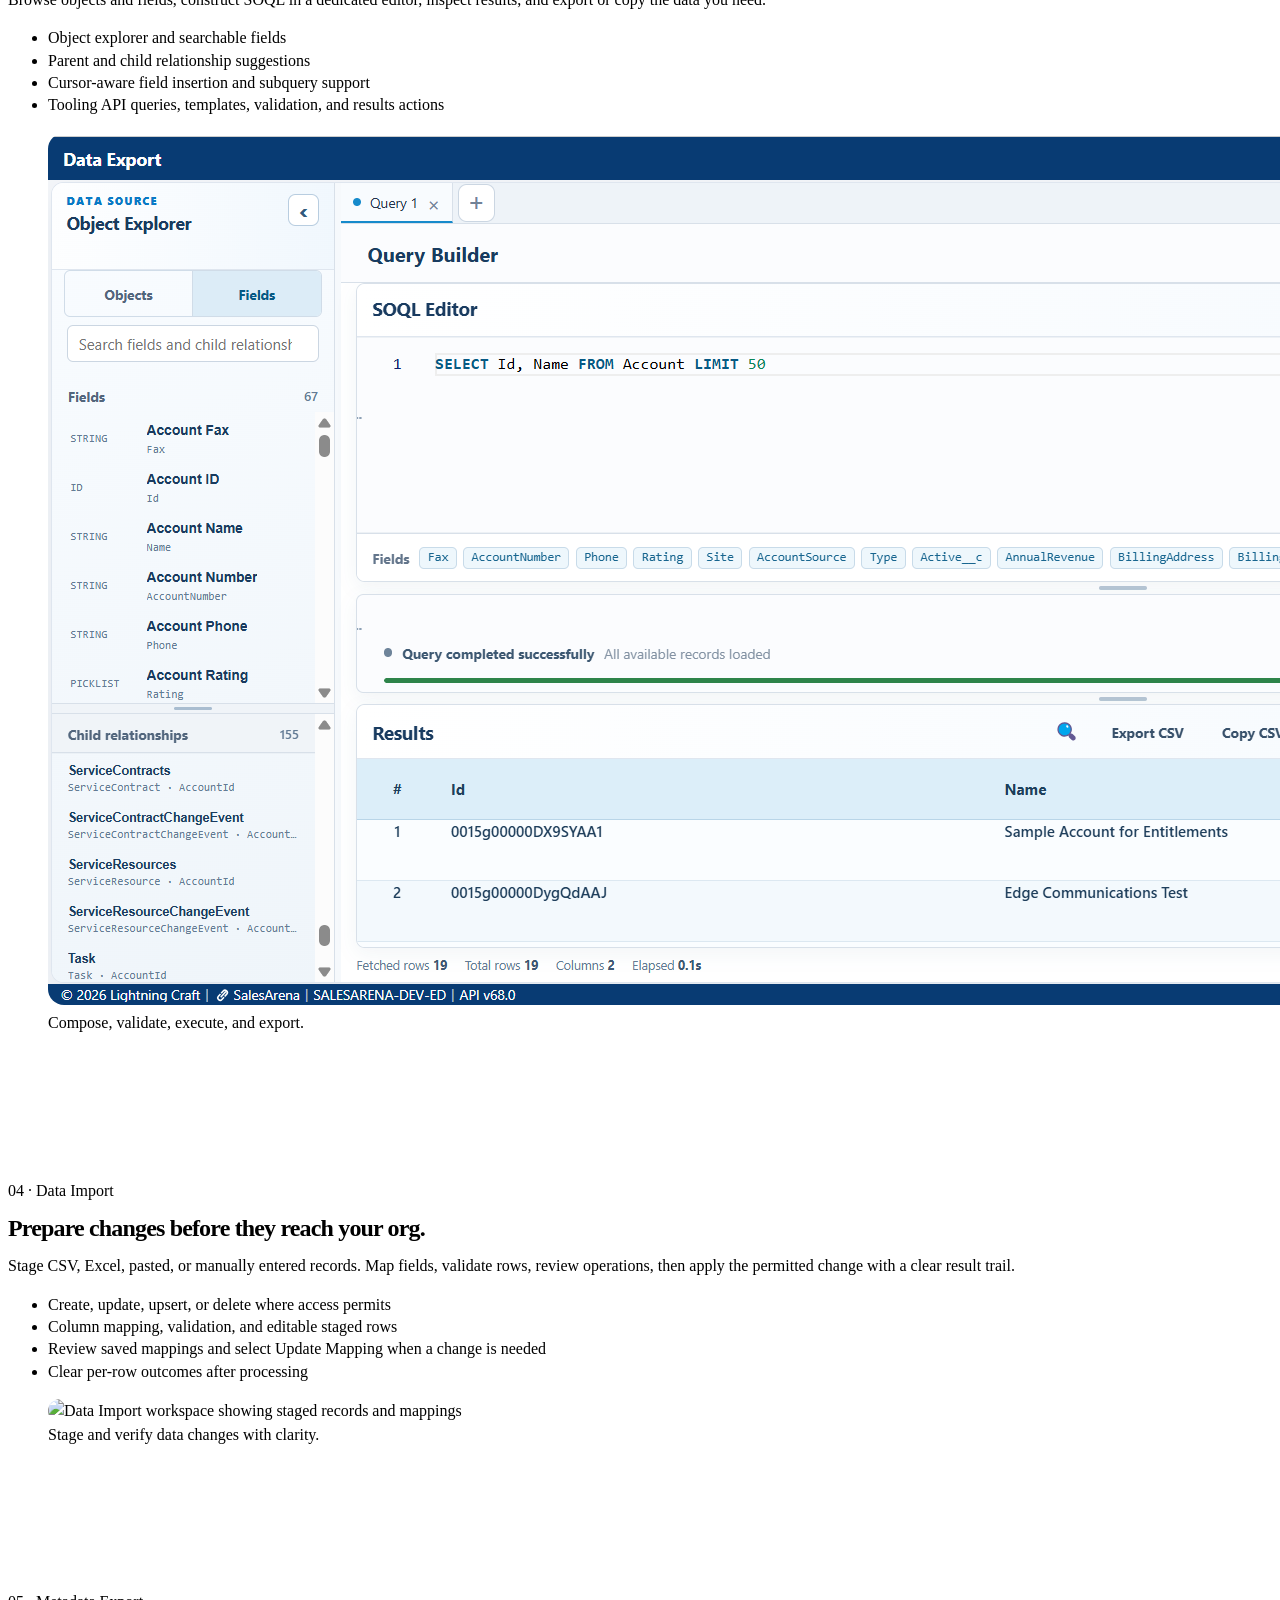
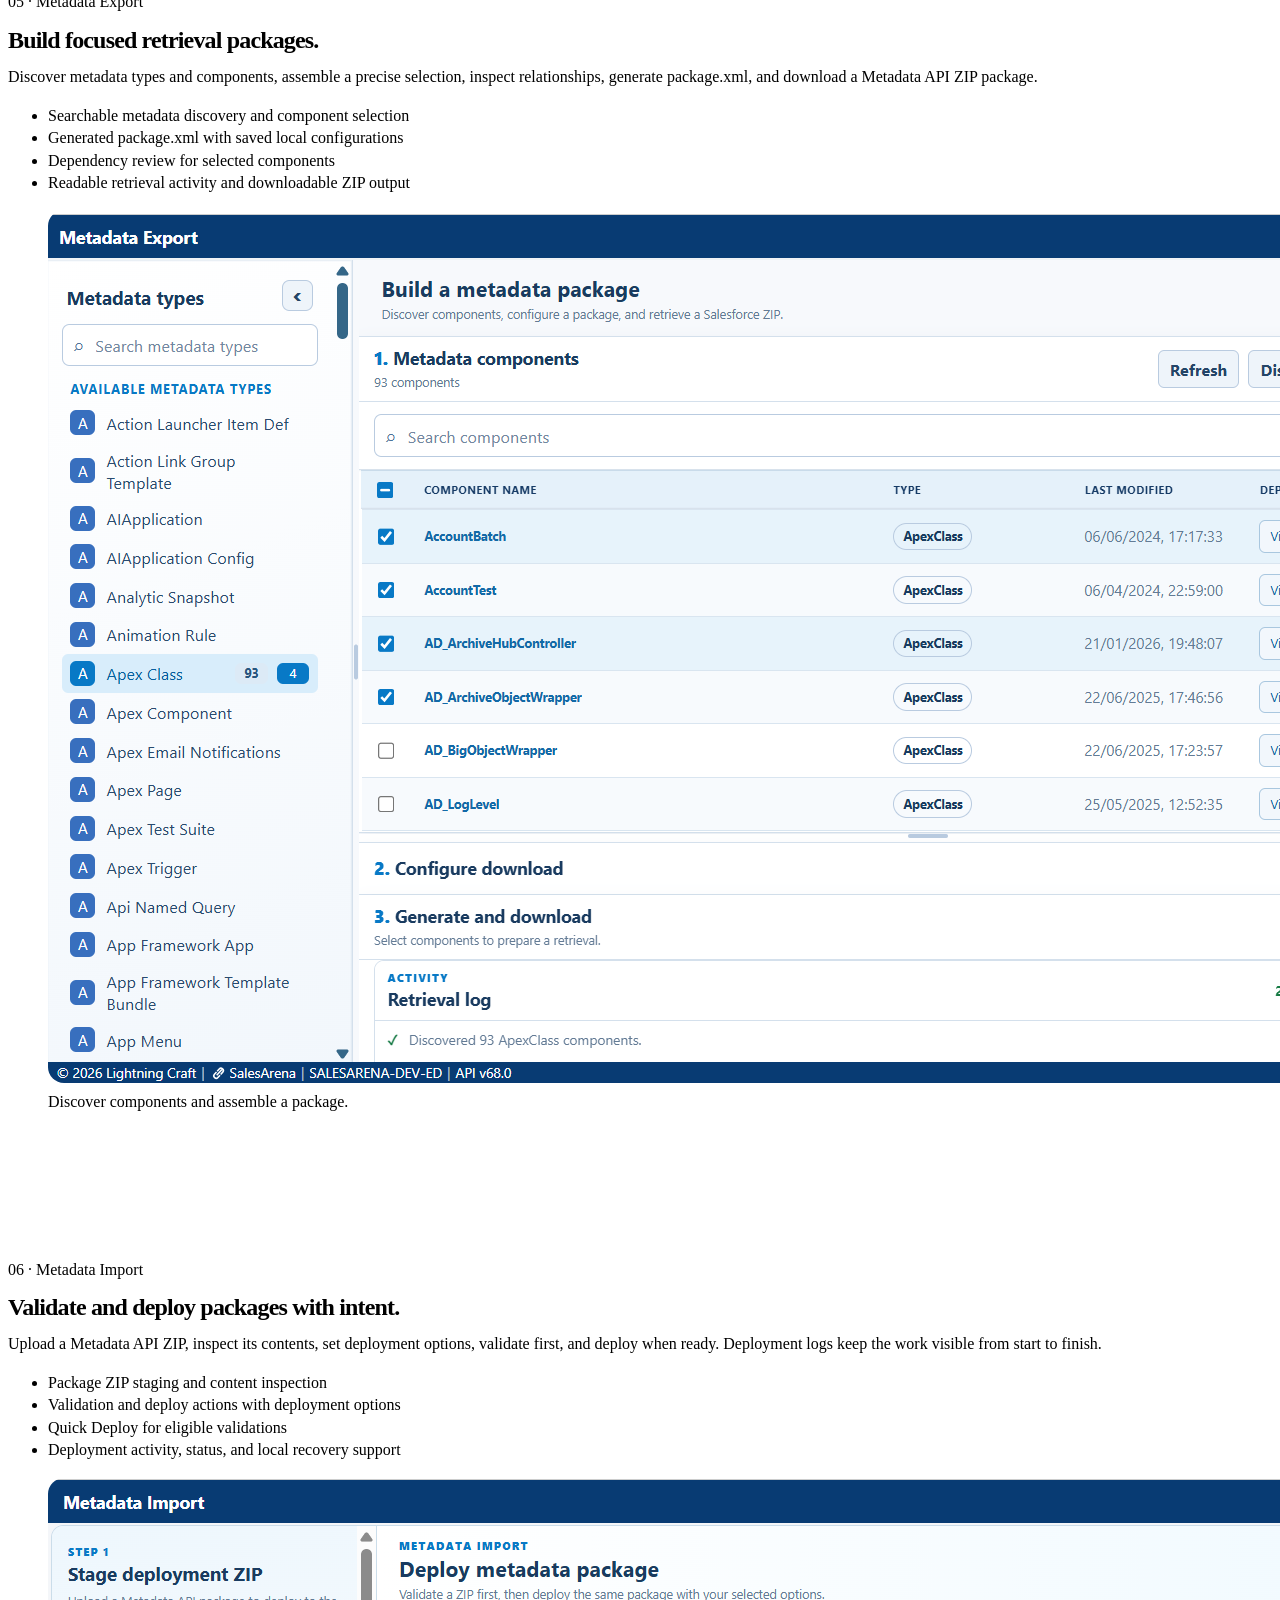
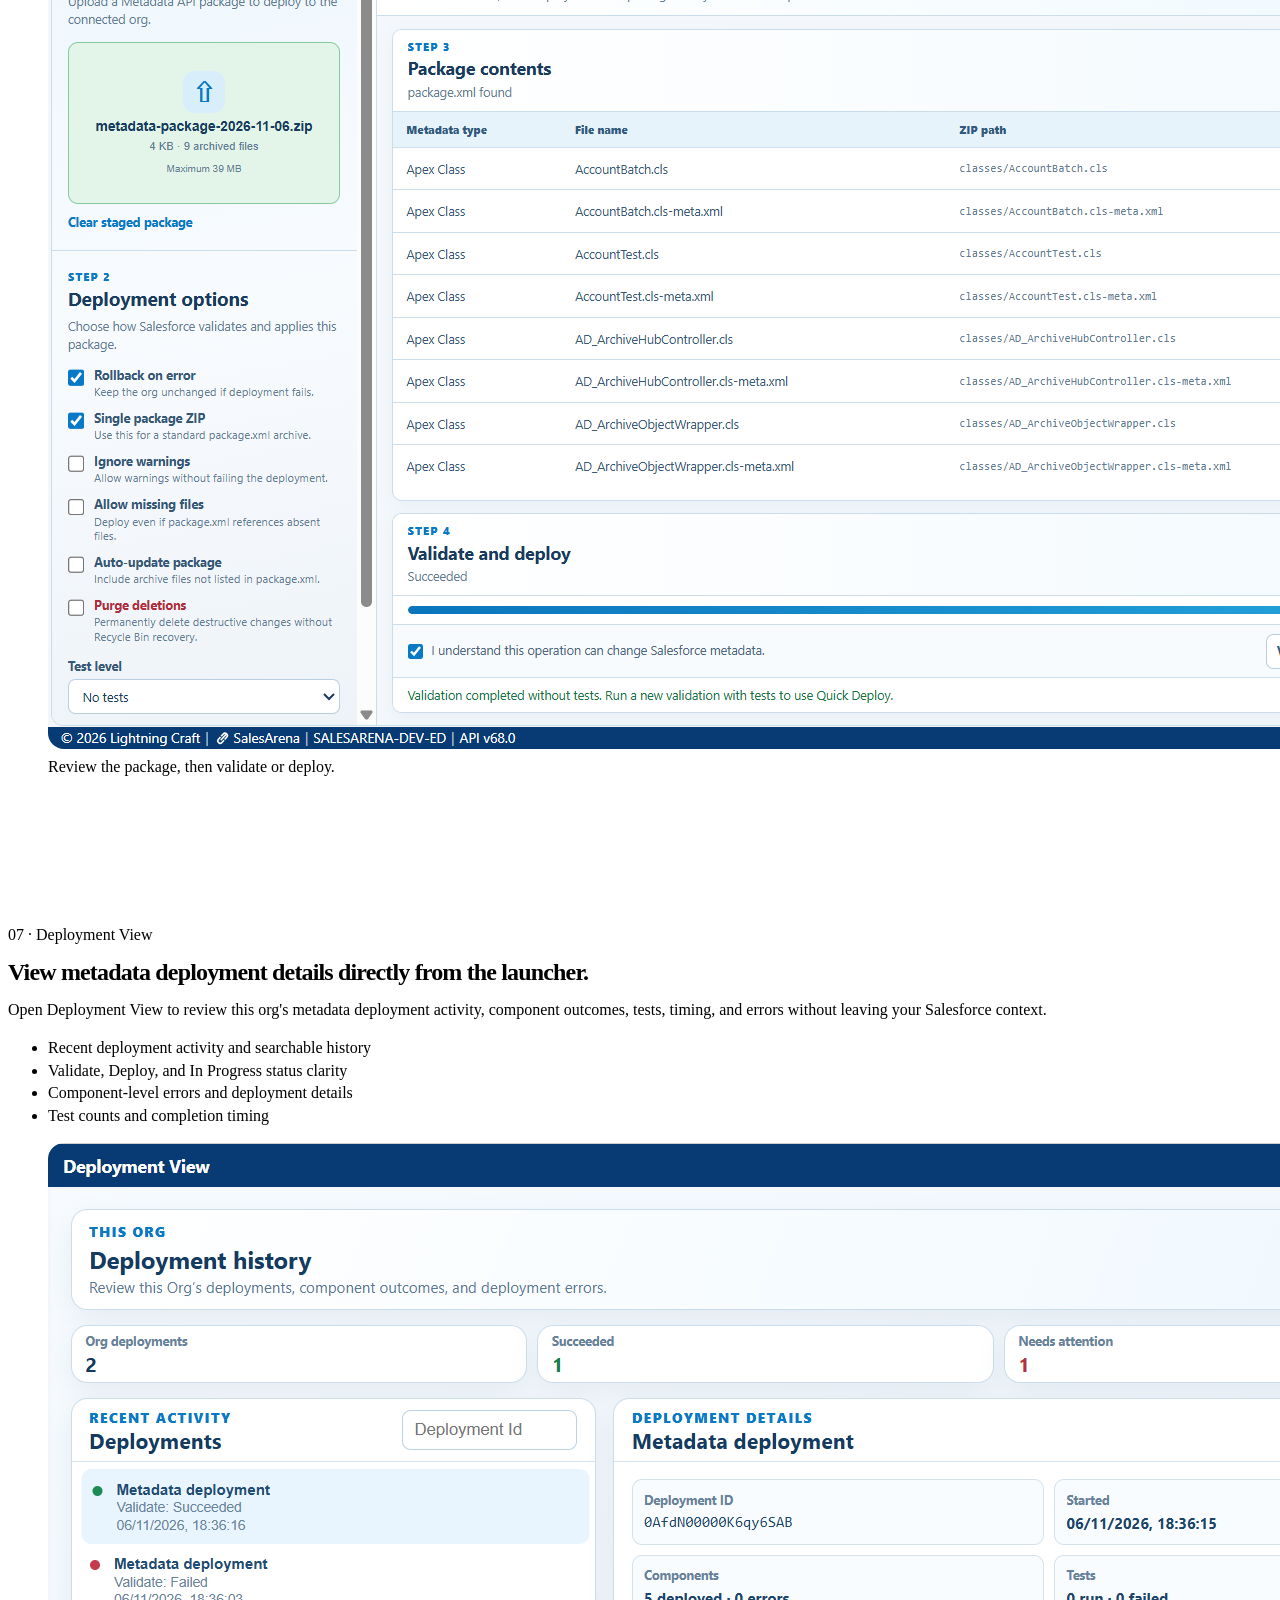
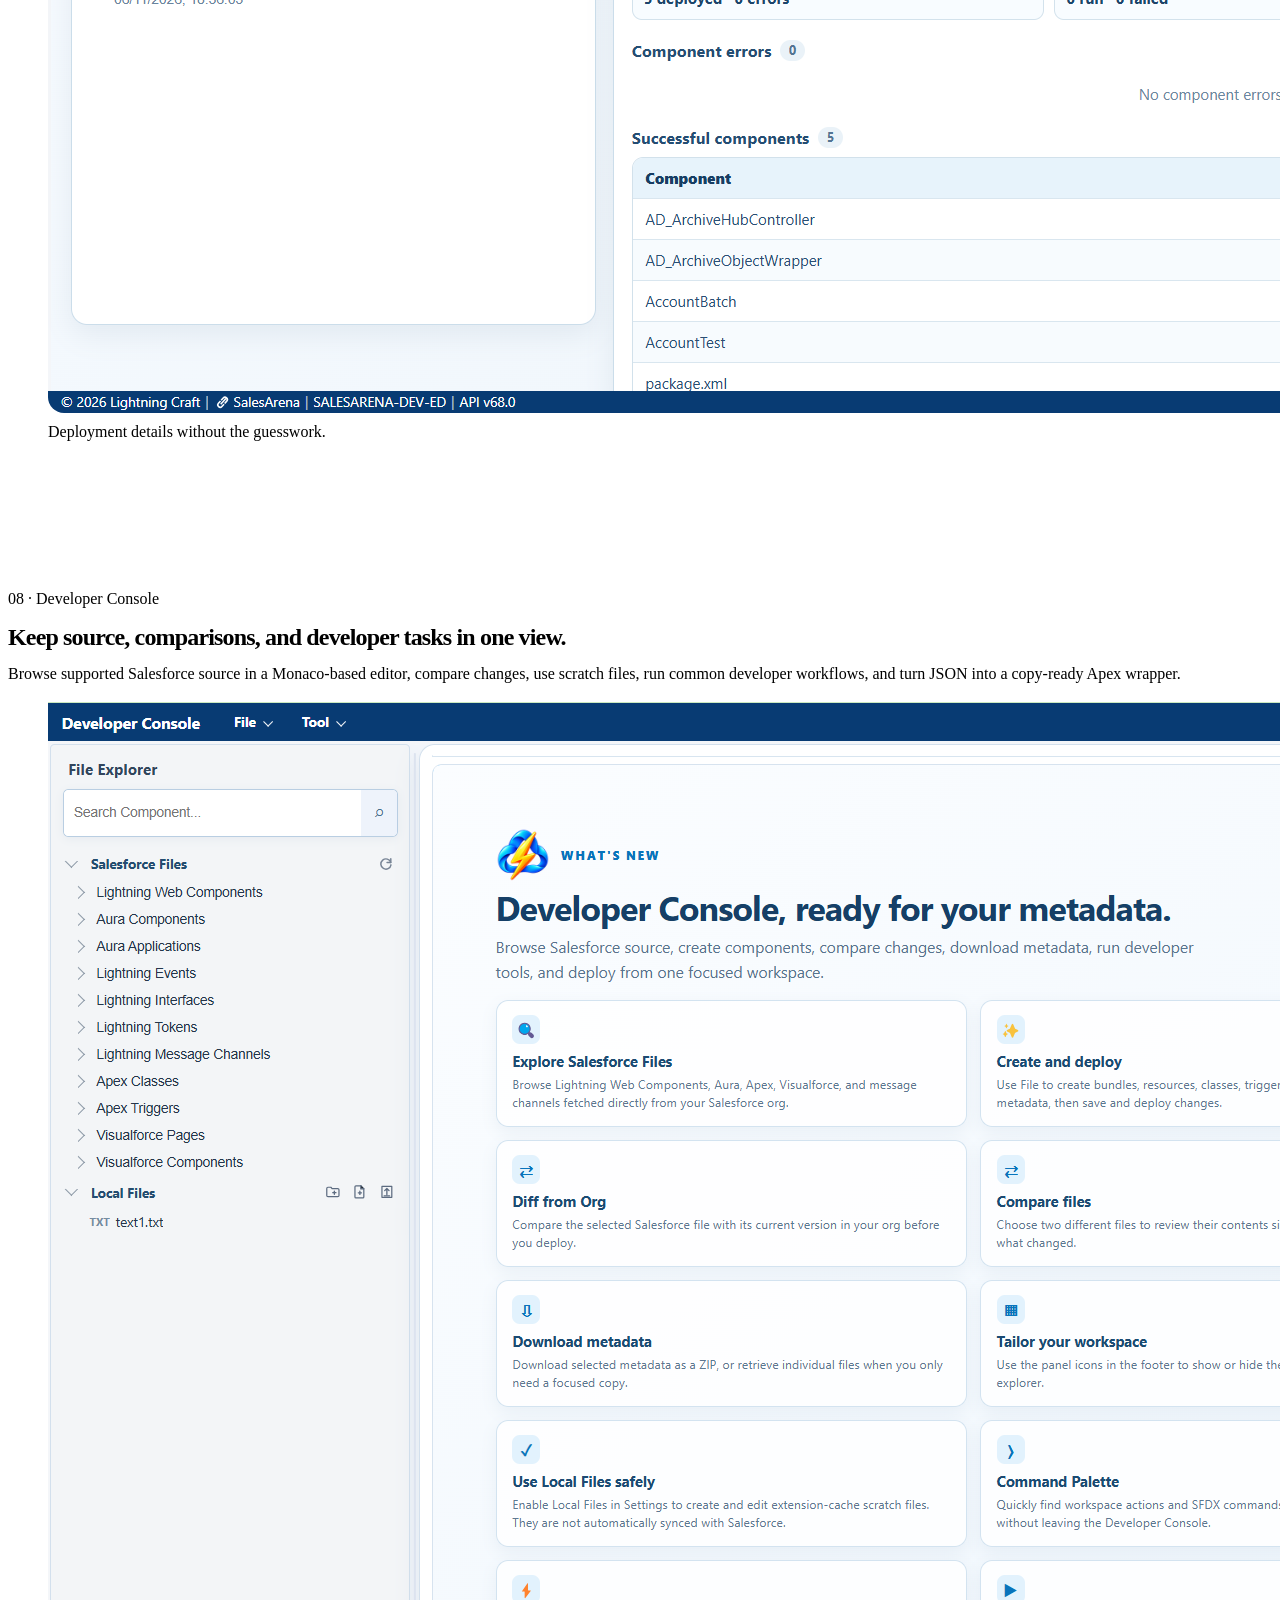
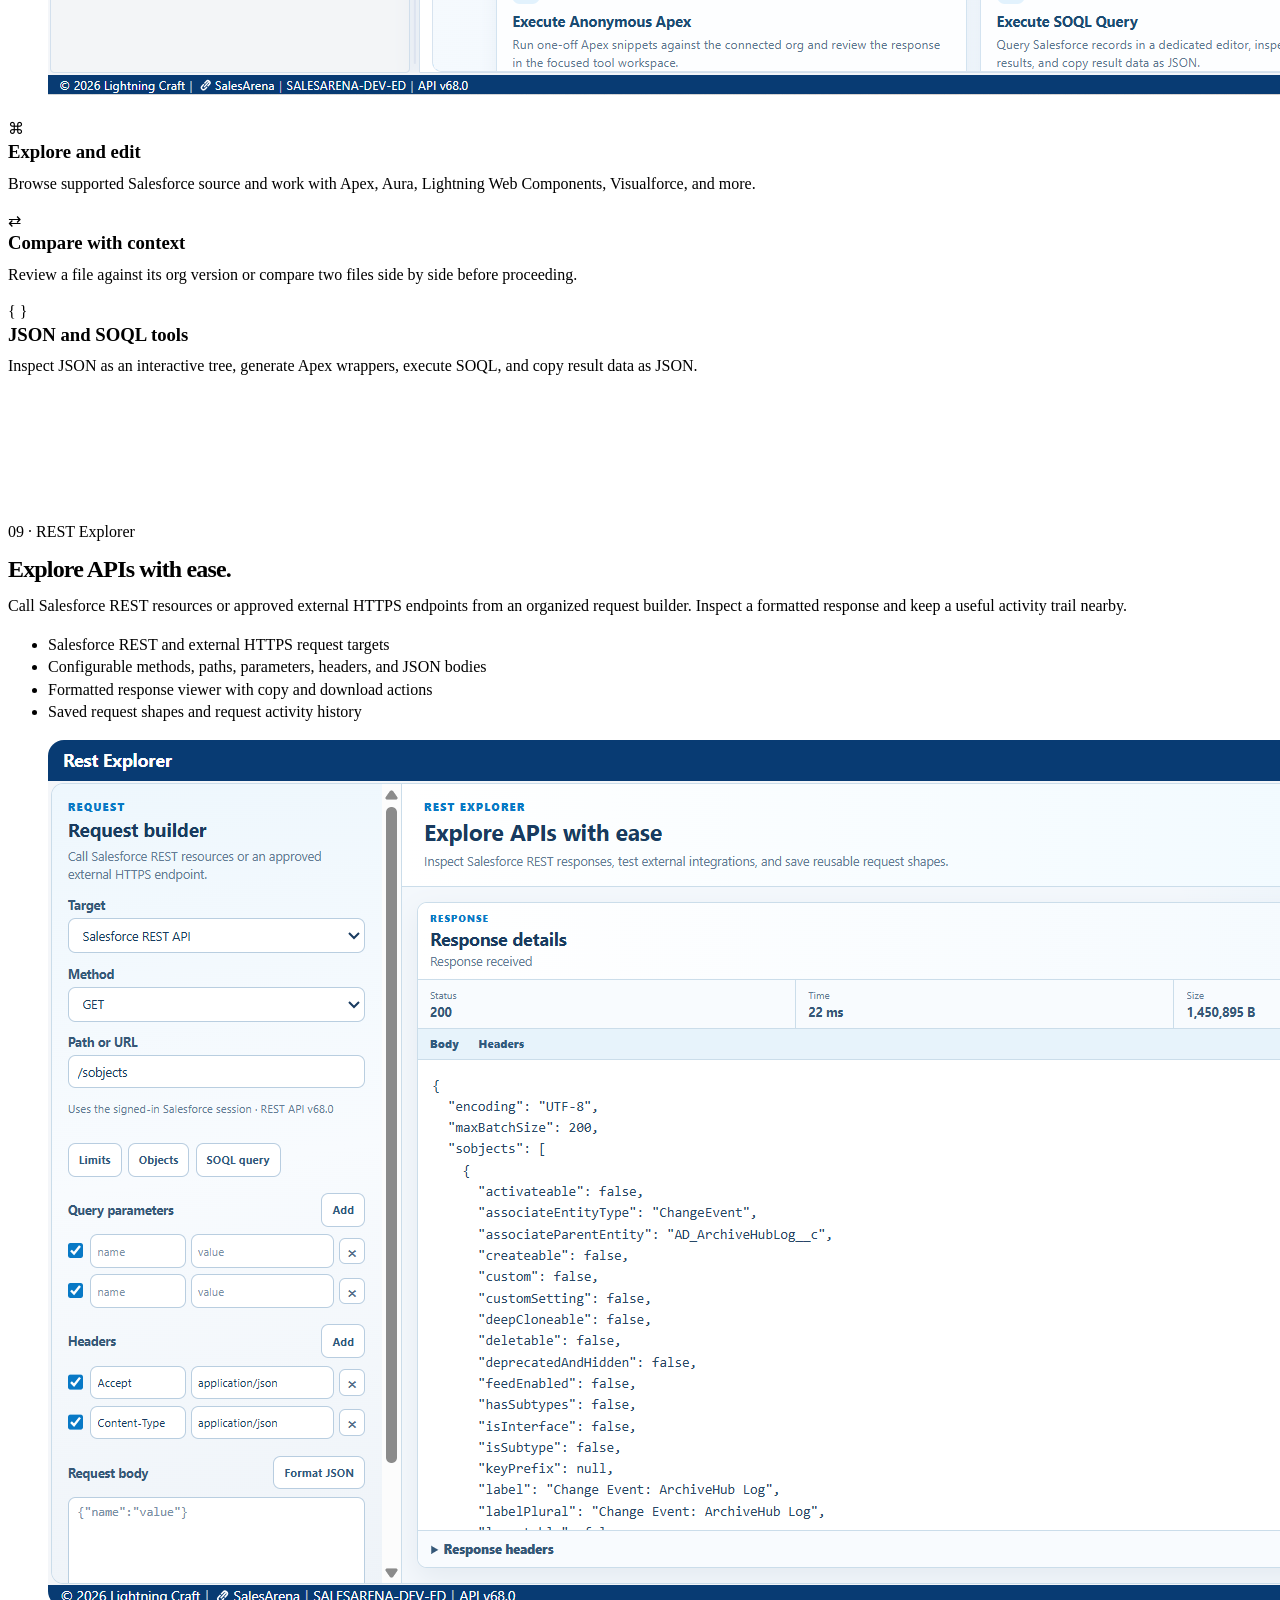
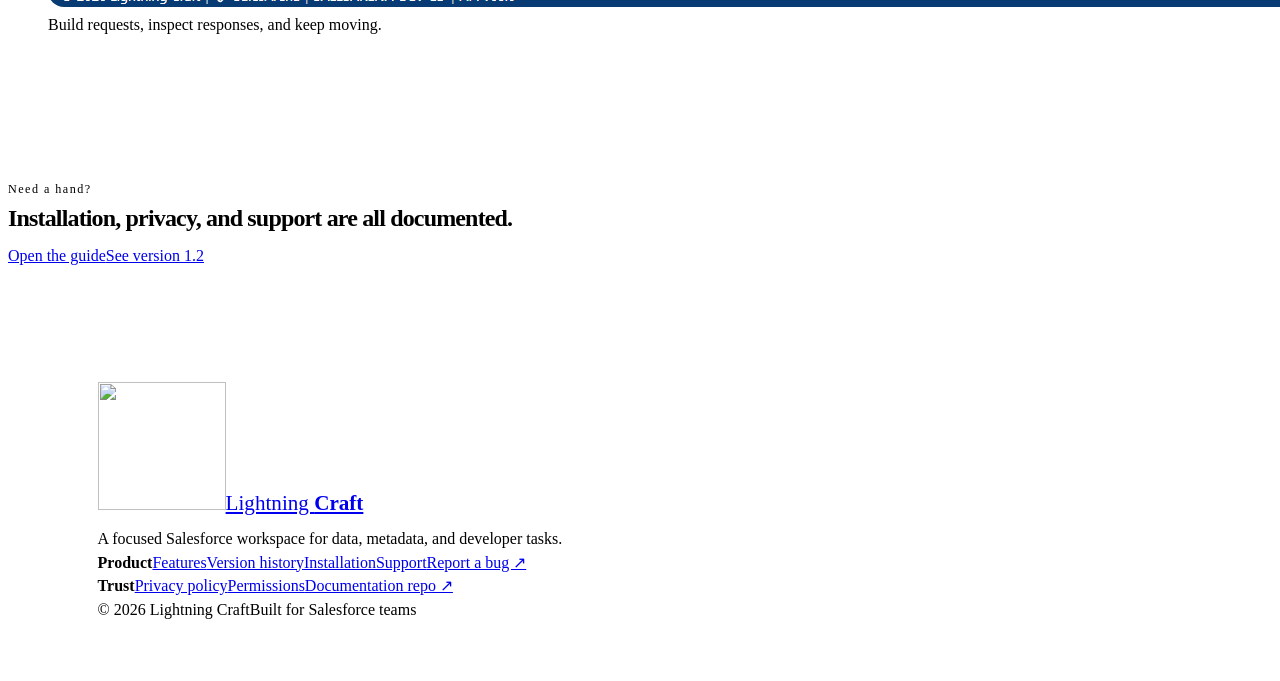
==== commit 9a0aba40: "Added UI enhancement." ====
--- a/features.html
+++ b/features.html
@@ -1,13 +1,14 @@
 <!doctype html>
 <html lang="en"><head><meta charset="utf-8"><meta name="viewport" content="width=device-width, initial-scale=1"><meta name="description" content="Explore Lightning Craft features for Salesforce data, metadata, REST, deployment, and developer workflows."><meta name="theme-color" content="#071b38"><title>Features | Lightning Craft</title><link rel="stylesheet" href="assets/styles.css"></head>
 <body data-page="features"><a class="skip-link" href="#main-content">Skip to content</a><header class="site-header"><a class="brand" href="index.html" aria-label="Lightning Craft home"><span class="brand-mark" aria-hidden="true">⚡</span><span>Lightning <b>Craft</b></span></a><button class="menu-button" type="button" aria-expanded="false" aria-controls="site-nav"><span></span><span></span><span></span><span class="sr-only">Open menu</span></button><nav class="site-nav" id="site-nav" aria-label="Primary navigation"><a href="index.html">Overview</a><a href="features.html">Features</a><a href="support.html">Guide &amp; support</a><a href="privacy.html">Privacy</a><a href="version-history.html">Version History</a><a class="nav-github" href="https://github.com/KumarVikky/Lightning_Craft_Extension" target="_blank" rel="noreferrer">Documentation repo <span aria-hidden="true">↗</span></a></nav></header>
-<main id="main-content"><section class="page-hero"><p class="eyebrow">Explore the workspace</p><h1>One launch point.<br><em>Everyday Salesforce work, connected.</em></h1><p>Lightning Craft brings data, metadata, deployment, REST, and developer workflows into the Salesforce context you already use.</p><div class="jump-links" aria-label="Jump to a feature"><a href="#launcher">Launcher</a><a href="#data-workspace">Data</a><a href="#metadata-export">Metadata</a><a href="#deployment-history">Deployments</a><a href="#developer-console">Developer tools</a><a href="#rest-explorer">REST</a></div></section>
+<main id="main-content"><section class="page-hero"><p class="eyebrow">Explore the workspace</p><h1>One launch point.<br><em>Everyday Salesforce work, connected.</em></h1><p>Lightning Craft brings data, metadata, deployment, REST, and developer workflows into the Salesforce context you already use.</p><div class="jump-links" aria-label="Jump to a feature"><a href="#launcher">Launcher</a><a href="#data-view">Data View</a><a href="#deployment-history">Deployment View</a><a href="#data-export">Data Export</a><a href="#data-import">Data Import</a><a href="#metadata-export">Metadata Export</a><a href="#metadata-import">Metadata Import</a><a href="#developer-console">Developer Console</a><a href="#rest-explorer">REST Explorer</a></div></section>
 <section class="feature-detail contrast-section" id="launcher"><div class="detail-copy"><p class="section-label">01 · Launcher and drawer</p><h2>Start from the page you are already on.</h2><p>The in-page drawer keeps searchable objects, users, organization context, record actions, and workspace entry points within the current Salesforce session.</p><ul class="check-list"><li>Open direct workspace actions from Salesforce</li><li>Browse object, user, and organization context</li><li>Use record-level actions without leaving the page</li><li>See recent deployment activity for this org</li></ul></div><figure class="detail-screen"><img src="Lightning%20Craft%20Screenshots/Launcher%20Page.png" alt="Lightning Craft launcher open alongside Salesforce" loading="lazy"><figcaption>Salesforce context, close at hand.</figcaption></figure></section>
-<section class="feature-detail reverse-detail" id="data-workspace"><div class="detail-copy"><p class="section-label">02 · Data Export and Data View</p><h2>Move from object discovery to usable data.</h2><p>Browse objects and fields, construct SOQL in a dedicated editor, inspect results, and export or copy the data you need. Data View keeps record and field details easy to review.</p><ul class="check-list"><li>Object explorer and searchable fields</li><li>Parent and child relationship suggestions</li><li>Cursor-aware field insertion and subquery support</li><li>Tooling API queries, templates, validation, and results actions</li></ul></div><figure class="detail-screen"><img src="Lightning%20Craft%20Screenshots/Data%20Export%20Page.png" alt="Data Export with object explorer, SOQL editor, field chips, and results" loading="lazy"><figcaption>Compose, validate, execute, and export.</figcaption></figure></section>
+<section class="feature-detail reverse-detail" id="data-view"><div class="detail-copy"><p class="section-label">02 · Data View</p><h2>Understand a record in its full Salesforce context.</h2><p>The launcher detects the record and object open in Salesforce, then presents its available data and metadata together in a focused Data View workspace.</p><ul class="check-list"><li>Detect the current Salesforce object and record from the page</li><li>Review record values alongside field metadata</li><li>Clone an existing record when a similar record is needed</li><li>Modify eligible values directly from the workspace</li></ul></div><figure class="detail-screen"><img src="Lightning%20Craft%20Screenshots/Data%20View%20Page.png" alt="Data View displaying Salesforce record values and metadata" loading="lazy"><figcaption>Inspect, clone, and update a record with context.</figcaption></figure></section>
+<section class="feature-detail contrast-section" id="data-export"><div class="detail-copy"><p class="section-label">03 · Data Export</p><h2>Move from object discovery to usable data.</h2><p>Browse objects and fields, construct SOQL in a dedicated editor, inspect results, and export or copy the data you need.</p><ul class="check-list"><li>Object explorer and searchable fields</li><li>Parent and child relationship suggestions</li><li>Cursor-aware field insertion and subquery support</li><li>Tooling API queries, templates, validation, and results actions</li></ul></div><figure class="detail-screen"><img src="Lightning%20Craft%20Screenshots/Data%20Export%20Page.png" alt="Data Export with object explorer, SOQL editor, field chips, and results" loading="lazy"><figcaption>Compose, validate, execute, and export.</figcaption></figure></section>
 <section class="feature-detail contrast-section" id="data-import"><div class="detail-copy"><p class="section-label">03 · Data Import</p><h2>Prepare changes before they reach your org.</h2><p>Stage CSV, Excel, pasted, or manually entered records. Map fields, validate rows, review operations, then apply the permitted change with a clear result trail.</p><ul class="check-list"><li>Create, update, upsert, or delete where access permits</li><li>Column mapping, validation, and editable staged rows</li><li>Review saved mappings and select Update Mapping when a change is needed</li><li>Clear per-row outcomes after processing</li></ul></div><figure class="detail-screen"><img src="Lightning%20Craft%20Screenshots/Data%20Import%20Page.png" alt="Data Import workspace showing staged records and mappings" loading="lazy"><figcaption>Stage and verify data changes with clarity.</figcaption></figure></section>
 <section class="feature-detail reverse-detail" id="metadata-export"><div class="detail-copy"><p class="section-label">04 · Metadata Export</p><h2>Build focused retrieval packages.</h2><p>Discover metadata types and components, assemble a precise selection, inspect relationships, generate package.xml, and download a Metadata API ZIP package.</p><ul class="check-list"><li>Searchable metadata discovery and component selection</li><li>Generated package.xml with saved local configurations</li><li>Dependency review for selected components</li><li>Readable retrieval activity and downloadable ZIP output</li></ul></div><figure class="detail-screen"><img src="Lightning%20Craft%20Screenshots/Metadata%20Export%20Page.png" alt="Metadata Export workspace with selected metadata types and generated package XML" loading="lazy"><figcaption>Discover components and assemble a package.</figcaption></figure></section>
 <section class="feature-detail contrast-section" id="metadata-import"><div class="detail-copy"><p class="section-label">05 · Metadata Import</p><h2>Validate and deploy packages with intent.</h2><p>Upload a Metadata API ZIP, inspect its contents, set deployment options, validate first, and deploy when ready. Deployment logs keep the work visible from start to finish.</p><ul class="check-list"><li>Package ZIP staging and content inspection</li><li>Validation and deploy actions with deployment options</li><li>Quick Deploy for eligible validations</li><li>Deployment activity, status, and local recovery support</li></ul></div><figure class="detail-screen"><img src="Lightning%20Craft%20Screenshots/Metadata%20Import%20Page.png" alt="Metadata Import workspace with deployment options and package contents" loading="lazy"><figcaption>Review the package, then validate or deploy.</figcaption></figure></section>
-<section class="feature-detail reverse-detail" id="deployment-history"><div class="detail-copy"><p class="section-label">06 · Deployment history</p><h2>Know what happened in this org.</h2><p>Deployment history brings recent requests, component outcomes, test results, timing, and errors into one focused view. Labels distinguish validation-only requests from actual deployments.</p><ul class="check-list"><li>Recent deployment activity and searchable history</li><li>Validate, Deploy, and In Progress status clarity</li><li>Component-level errors and deployment details</li><li>Test counts and completion timing</li></ul></div><figure class="detail-screen"><img src="Lightning%20Craft%20Screenshots/Deployment%20View%20Page.png" alt="Deployment history showing recent deployments and component errors" loading="lazy"><figcaption>Deployment details without the guesswork.</figcaption></figure></section>
+<section class="feature-detail reverse-detail" id="deployment-history"><div class="detail-copy"><p class="section-label">07 · Deployment View</p><h2>View metadata deployment details directly from the launcher.</h2><p>Open Deployment View to review this org's metadata deployment activity, component outcomes, tests, timing, and errors without leaving your Salesforce context.</p><ul class="check-list"><li>Recent deployment activity and searchable history</li><li>Validate, Deploy, and In Progress status clarity</li><li>Component-level errors and deployment details</li><li>Test counts and completion timing</li></ul></div><figure class="detail-screen"><img src="Lightning%20Craft%20Screenshots/Deployment%20View%20Page.png" alt="Deployment history showing recent deployments and component errors" loading="lazy"><figcaption>Deployment details without the guesswork.</figcaption></figure></section>
 <section class="developer-section" id="developer-console"><div class="developer-heading"><p class="section-label">07 · Developer Console</p><h2>Keep source, comparisons, and developer tasks in one view.</h2><p>Browse supported Salesforce source in a Monaco-based editor, compare changes, use scratch files, run common developer workflows, and turn JSON into a copy-ready Apex wrapper.</p></div><figure class="wide-screen"><img src="Lightning%20Craft%20Screenshots/Developer%20Console%20Page.png" alt="Developer Console welcome screen and source explorer" loading="lazy"></figure><div class="capability-grid"><article><span aria-hidden="true">⌘</span><h3>Explore and edit</h3><p>Browse supported Salesforce source and work with Apex, Aura, Lightning Web Components, Visualforce, and more.</p></article><article><span aria-hidden="true">⇄</span><h3>Compare with context</h3><p>Review a file against its org version or compare two files side by side before proceeding.</p></article><article><span aria-hidden="true">{ }</span><h3>JSON and SOQL tools</h3><p>Inspect JSON as an interactive tree, generate Apex wrappers, execute SOQL, and copy result data as JSON.</p></article></div></section>
 <section class="feature-detail contrast-section" id="rest-explorer"><div class="detail-copy"><p class="section-label">08 · REST Explorer</p><h2>Explore APIs with ease.</h2><p>Call Salesforce REST resources or approved external HTTPS endpoints from an organized request builder. Inspect a formatted response and keep a useful activity trail nearby.</p><ul class="check-list"><li>Salesforce REST and external HTTPS request targets</li><li>Configurable methods, paths, parameters, headers, and JSON bodies</li><li>Formatted response viewer with copy and download actions</li><li>Saved request shapes and request activity history</li></ul></div><figure class="detail-screen"><img src="Lightning%20Craft%20Screenshots/Rest%20Explorer%20Page.png" alt="REST Explorer request builder, response viewer, and request log" loading="lazy"><figcaption>Build requests, inspect responses, and keep moving.</figcaption></figure></section>
 <section class="screen-gallery"><div class="section-heading"><p class="section-label">Product gallery</p><h2>A closer look at the details.</h2><p>Open any screen to view it at full size.</p></div><div class="gallery-grid"><button class="gallery-item" data-lightbox-src="Lightning%20Craft%20Screenshots/Laucher%20Actions.png" data-lightbox-alt="Lightning Craft launcher actions"><img src="Lightning%20Craft%20Screenshots/Laucher%20Actions.png" alt="Lightning Craft launcher actions" loading="lazy"><span>Launcher actions</span></button><button class="gallery-item" data-lightbox-src="Lightning%20Craft%20Screenshots/Laucher%20record%20actions.png" data-lightbox-alt="Lightning Craft launcher record actions"><img src="Lightning%20Craft%20Screenshots/Laucher%20record%20actions.png" alt="Lightning Craft launcher record actions" loading="lazy"><span>Record actions</span></button><button class="gallery-item" data-lightbox-src="Lightning%20Craft%20Screenshots/Data%20View%20Page.png" data-lightbox-alt="Data View"><img src="Lightning%20Craft%20Screenshots/Data%20View%20Page.png" alt="Data View" loading="lazy"><span>Data View</span></button><button class="gallery-item" data-lightbox-src="Lightning%20Craft%20Screenshots/Developer%20Console%20-%20JSON%20Parser.png" data-lightbox-alt="JSON Parser"><img src="Lightning%20Craft%20Screenshots/Developer%20Console%20-%20JSON%20Parser.png" alt="JSON Parser with interactive tree" loading="lazy"><span>JSON Parser</span></button><button class="gallery-item" data-lightbox-src="Lightning%20Craft%20Screenshots/Developer%20Console%20-%20Anonymous%20Apex.png" data-lightbox-alt="Anonymous Apex"><img src="Lightning%20Craft%20Screenshots/Developer%20Console%20-%20Anonymous%20Apex.png" alt="Developer Console Anonymous Apex" loading="lazy"><span>Anonymous Apex</span></button><button class="gallery-item" data-lightbox-src="Lightning%20Craft%20Screenshots/Developer%20Console%20-%20SOQL%20Query.png" data-lightbox-alt="SOQL Query"><img src="Lightning%20Craft%20Screenshots/Developer%20Console%20-%20SOQL%20Query.png" alt="Developer Console SOQL Query" loading="lazy"><span>SOQL Query</span></button><button class="gallery-item" data-lightbox-src="Lightning%20Craft%20Screenshots/Developer%20Console%20-%20Run%20Test%20Class.png" data-lightbox-alt="Run Test Class"><img src="Lightning%20Craft%20Screenshots/Developer%20Console%20-%20Run%20Test%20Class.png" alt="Developer Console Run Test Class" loading="lazy"><span>Run Test Class</span></button><button class="gallery-item" data-lightbox-src="Lightning%20Craft%20Screenshots/Developer%20Console%20-%20Log%20Analyzer.png" data-lightbox-alt="Log Analyzer"><img src="Lightning%20Craft%20Screenshots/Developer%20Console%20-%20Log%20Analyzer.png" alt="Developer Console Log Analyzer" loading="lazy"><span>Log Analyzer</span></button><button class="gallery-item" data-lightbox-src="Lightning%20Craft%20Screenshots/Developer%20Console%20-%20Compare%20two%20files..png" data-lightbox-alt="Compare files"><img src="Lightning%20Craft%20Screenshots/Developer%20Console%20-%20Compare%20two%20files..png" alt="Developer Console compare files" loading="lazy"><span>Compare files</span></button><button class="gallery-item" data-lightbox-src="Lightning%20Craft%20Screenshots/Developer%20Console%20-%20Diff%20file%20against%20Org.png" data-lightbox-alt="Diff from Org"><img src="Lightning%20Craft%20Screenshots/Developer%20Console%20-%20Diff%20file%20against%20Org.png" alt="Developer Console diff against org" loading="lazy"><span>Diff from org</span></button><button class="gallery-item" data-lightbox-src="Lightning%20Craft%20Screenshots/Setting%20Page.png" data-lightbox-alt="Settings"><img src="Lightning%20Craft%20Screenshots/Setting%20Page.png" alt="Lightning Craft settings" loading="lazy"><span>Settings</span></button></div></section>
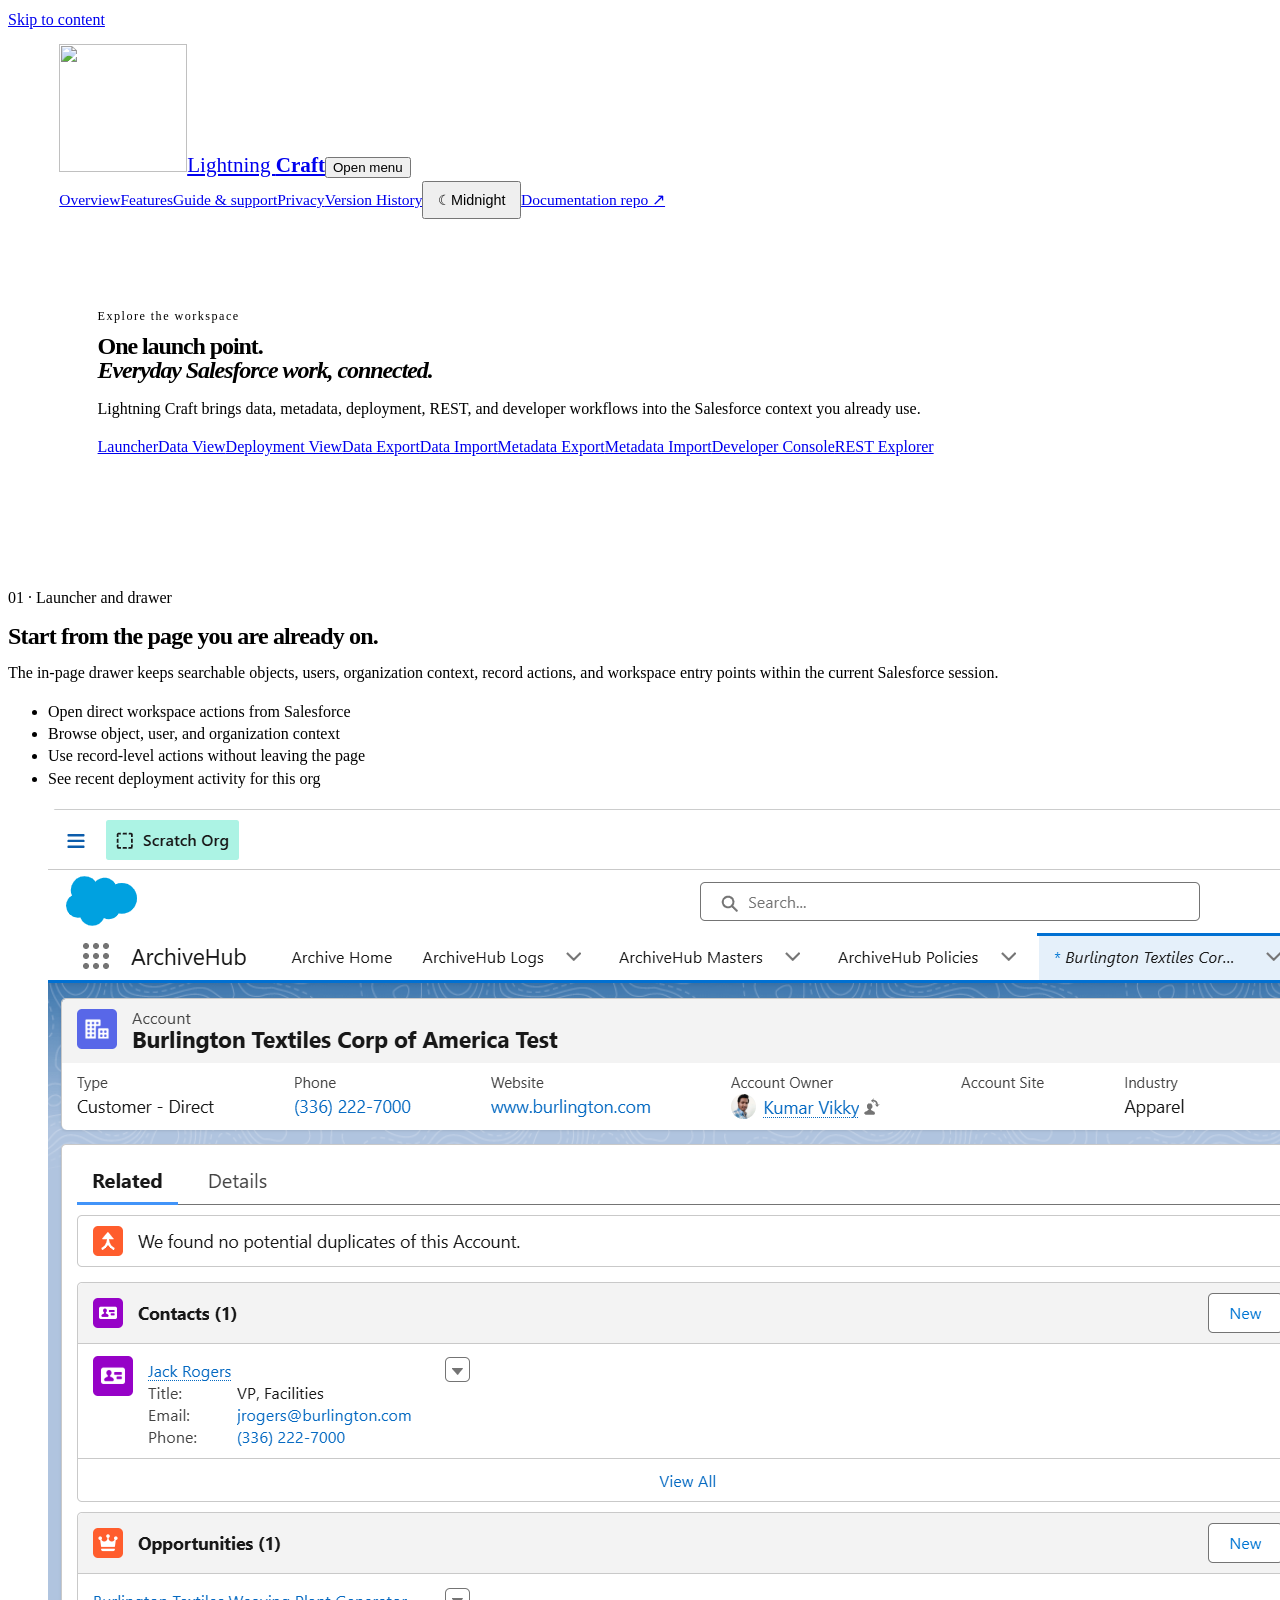
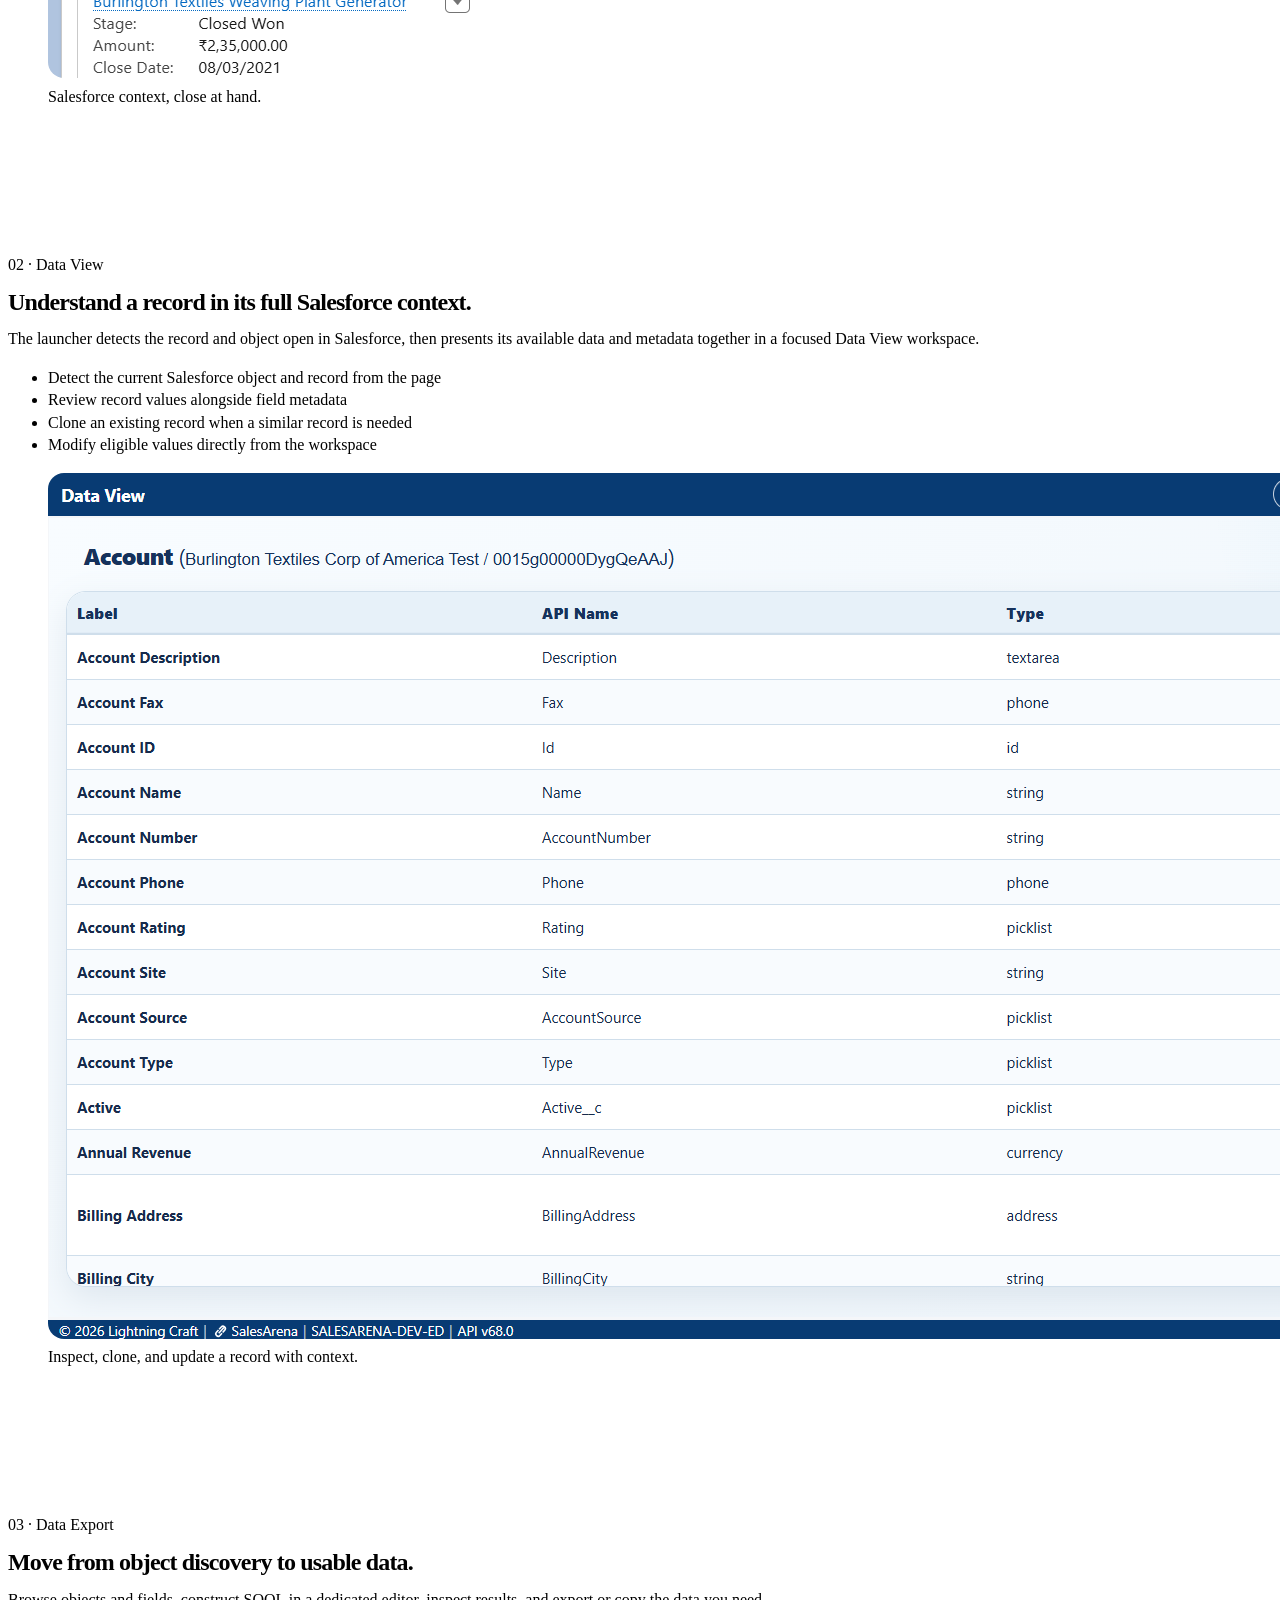
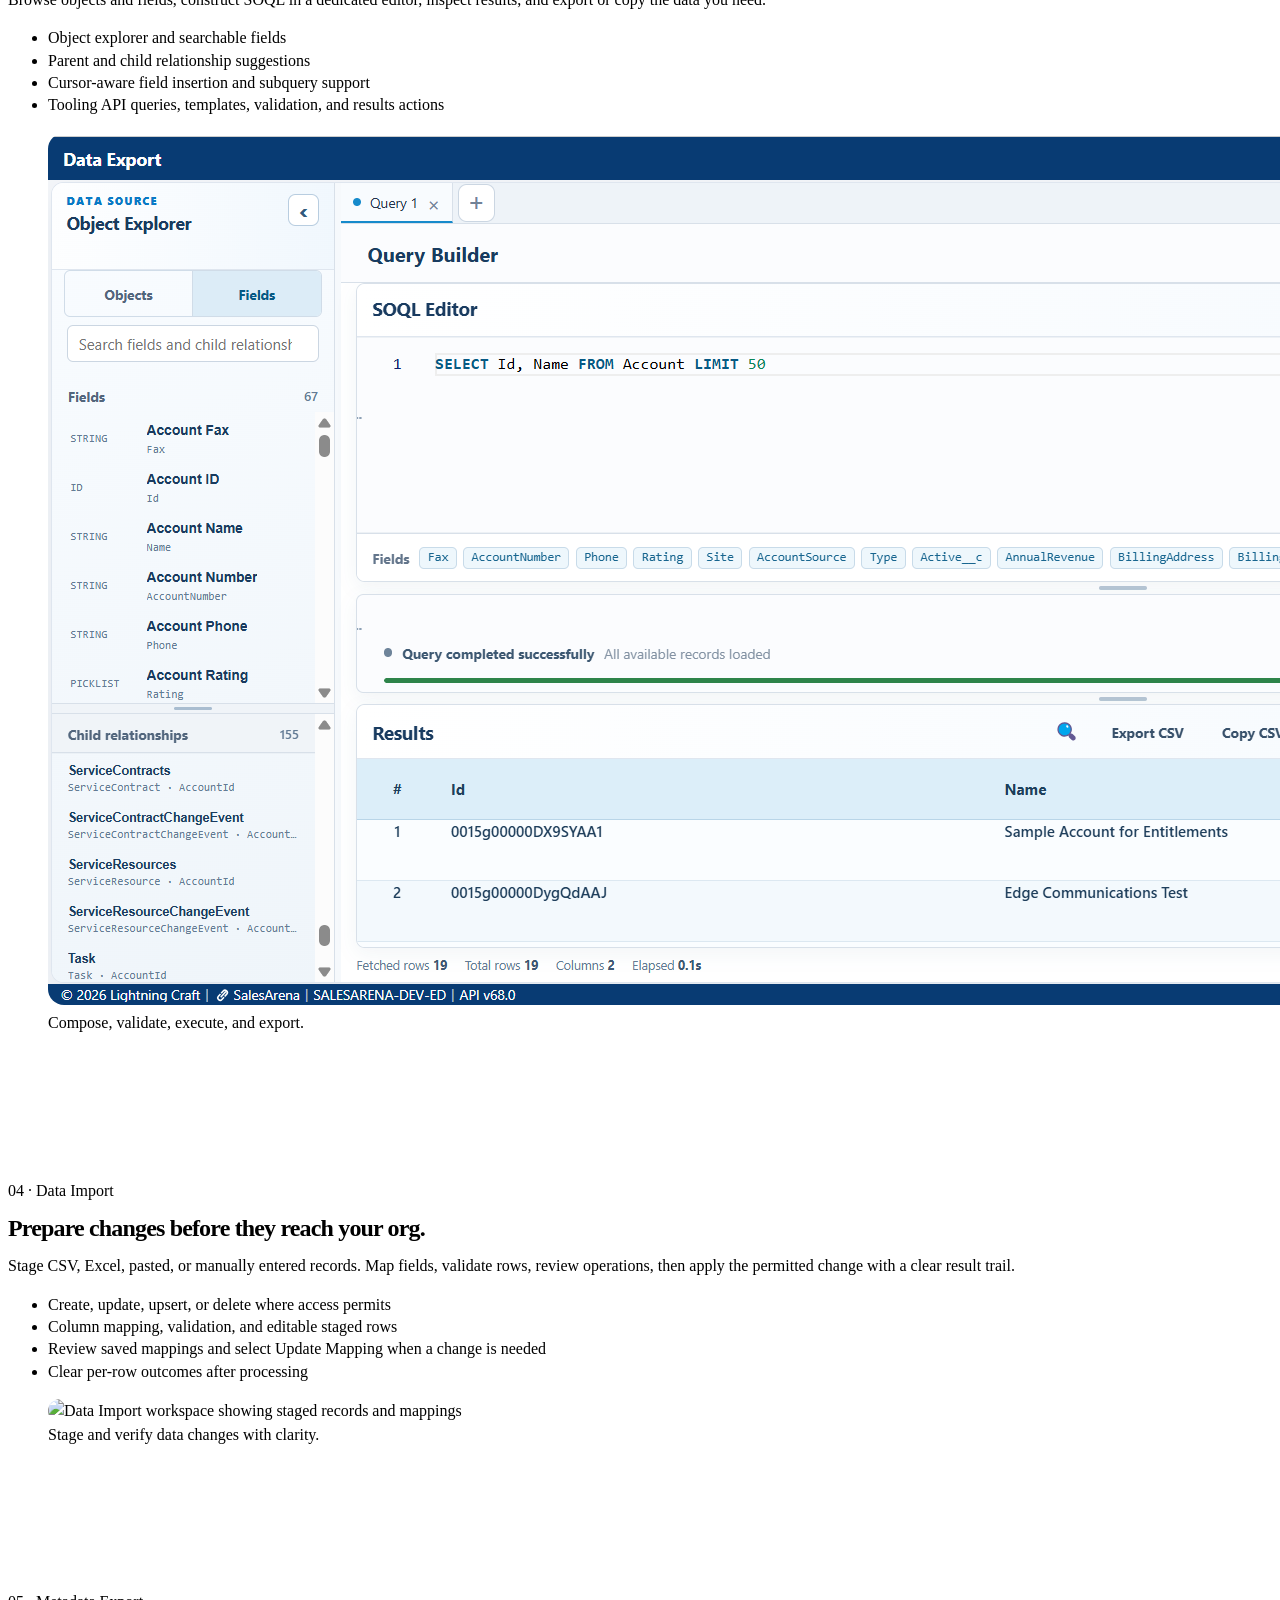
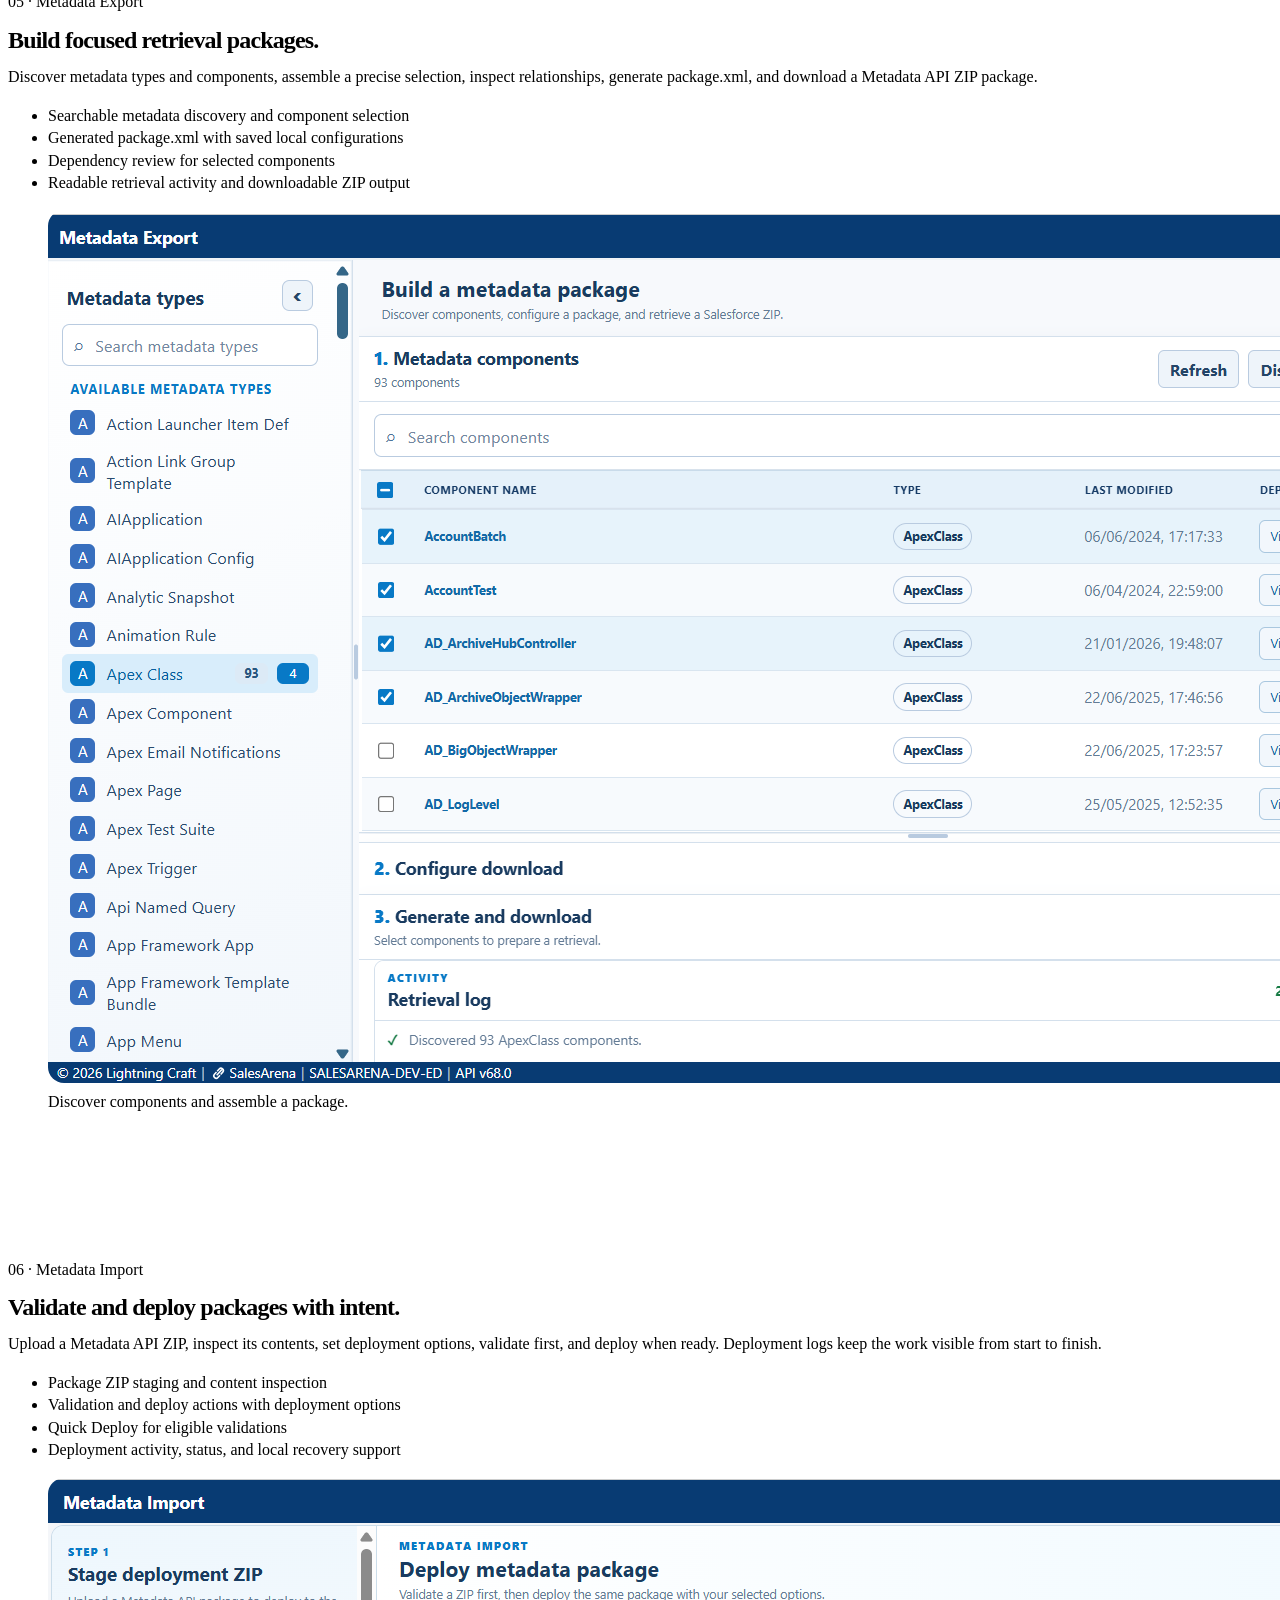
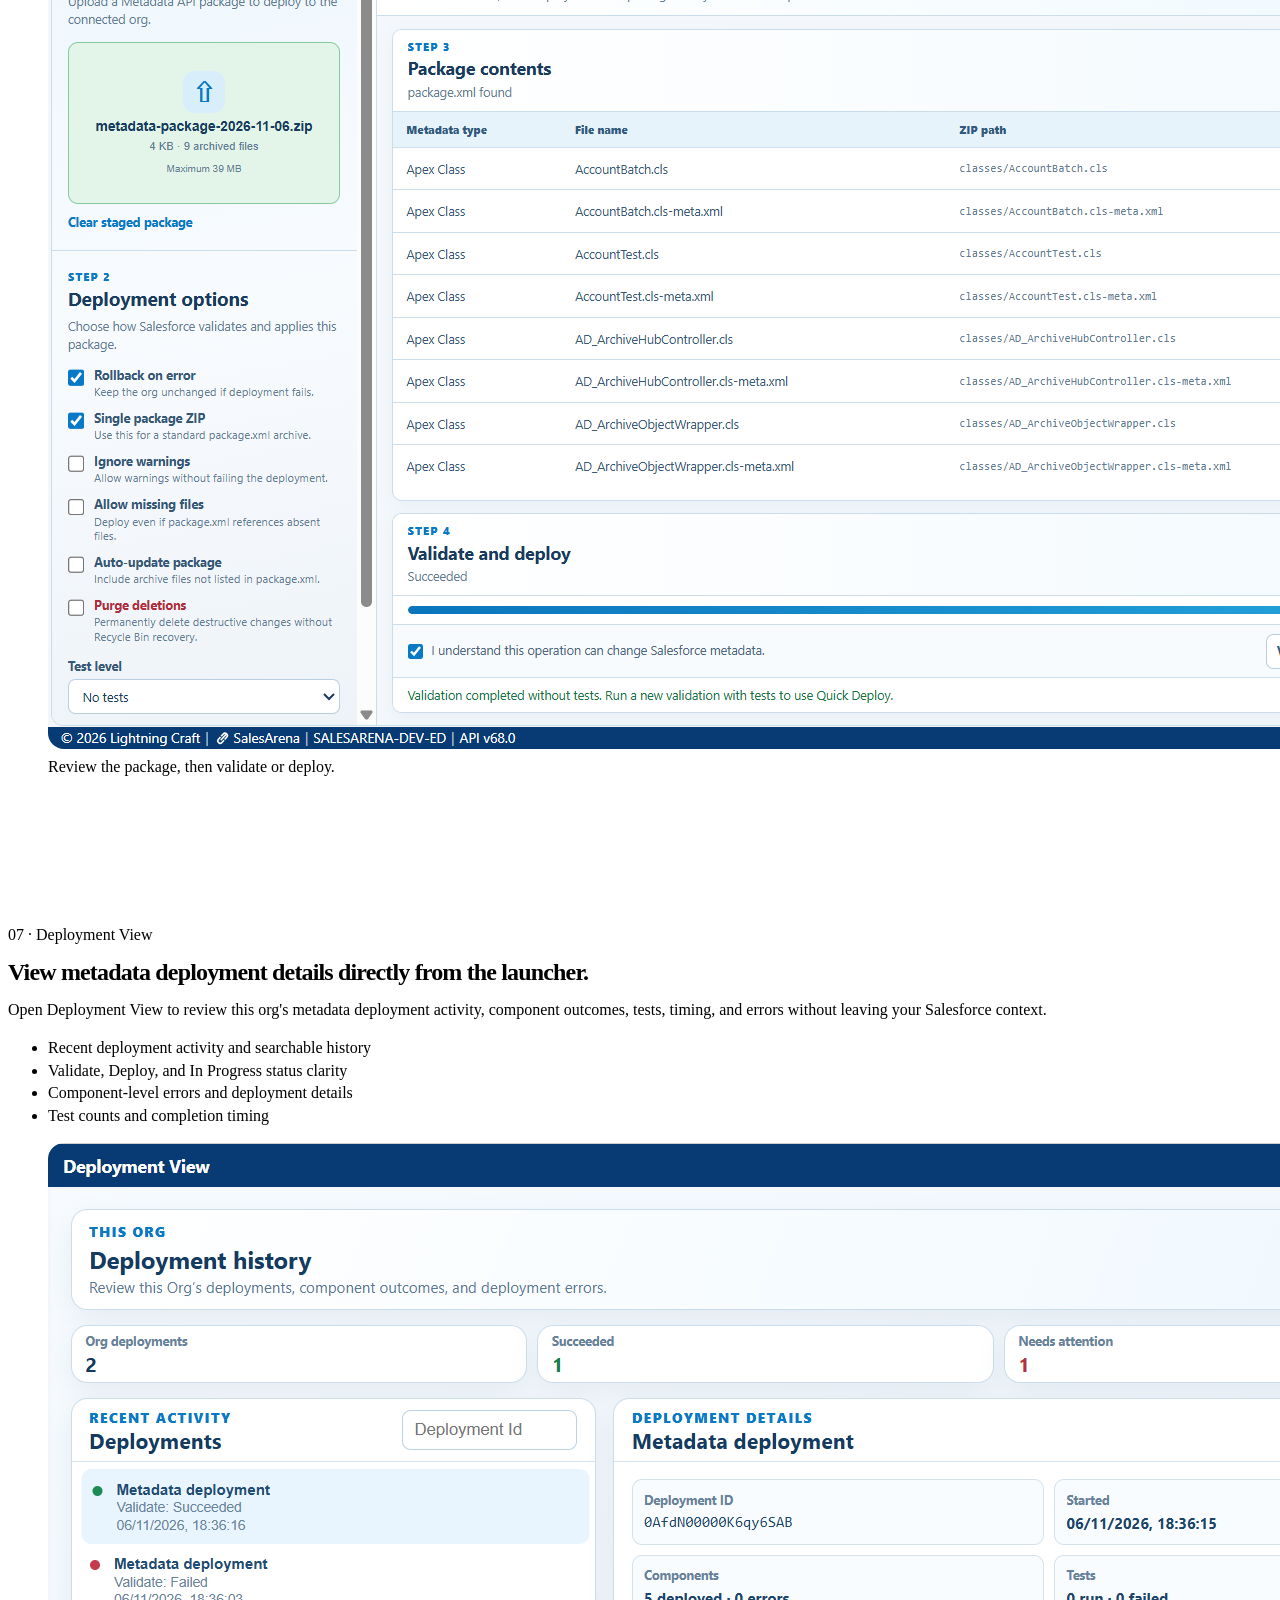
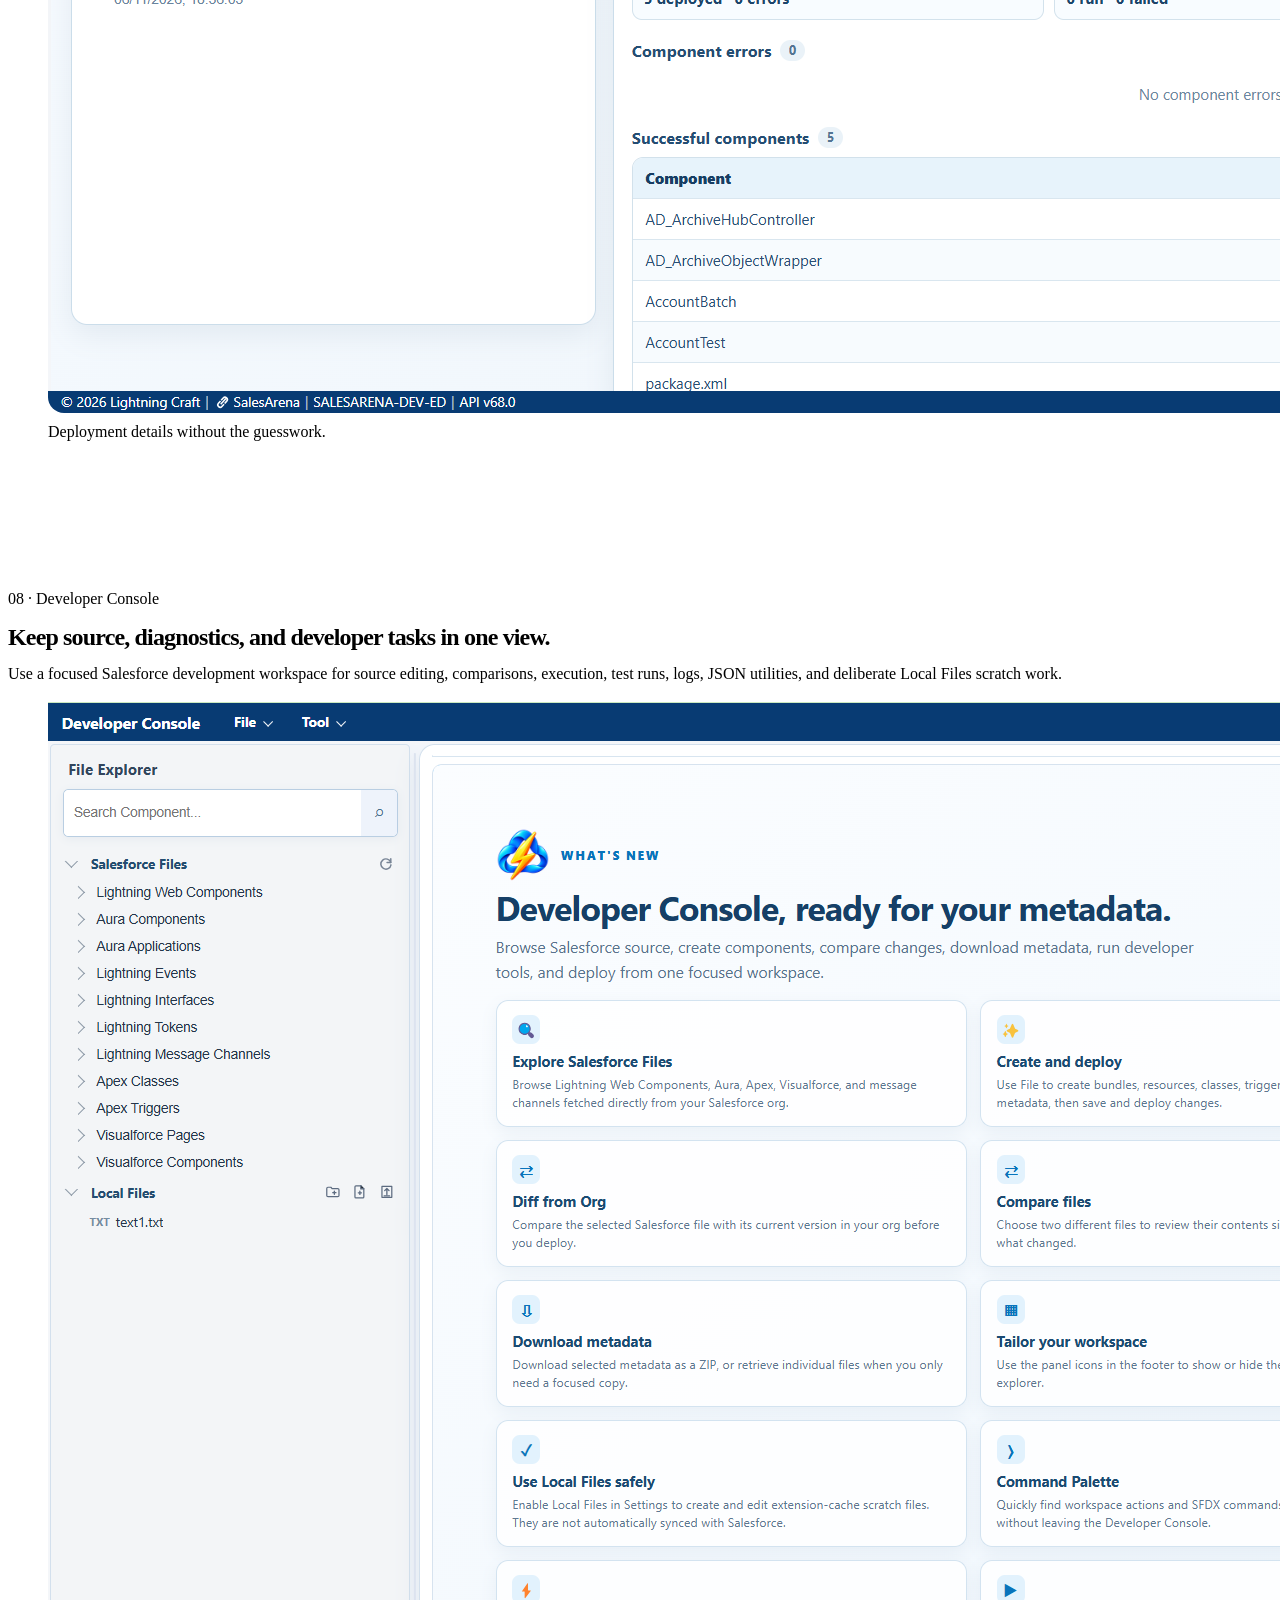
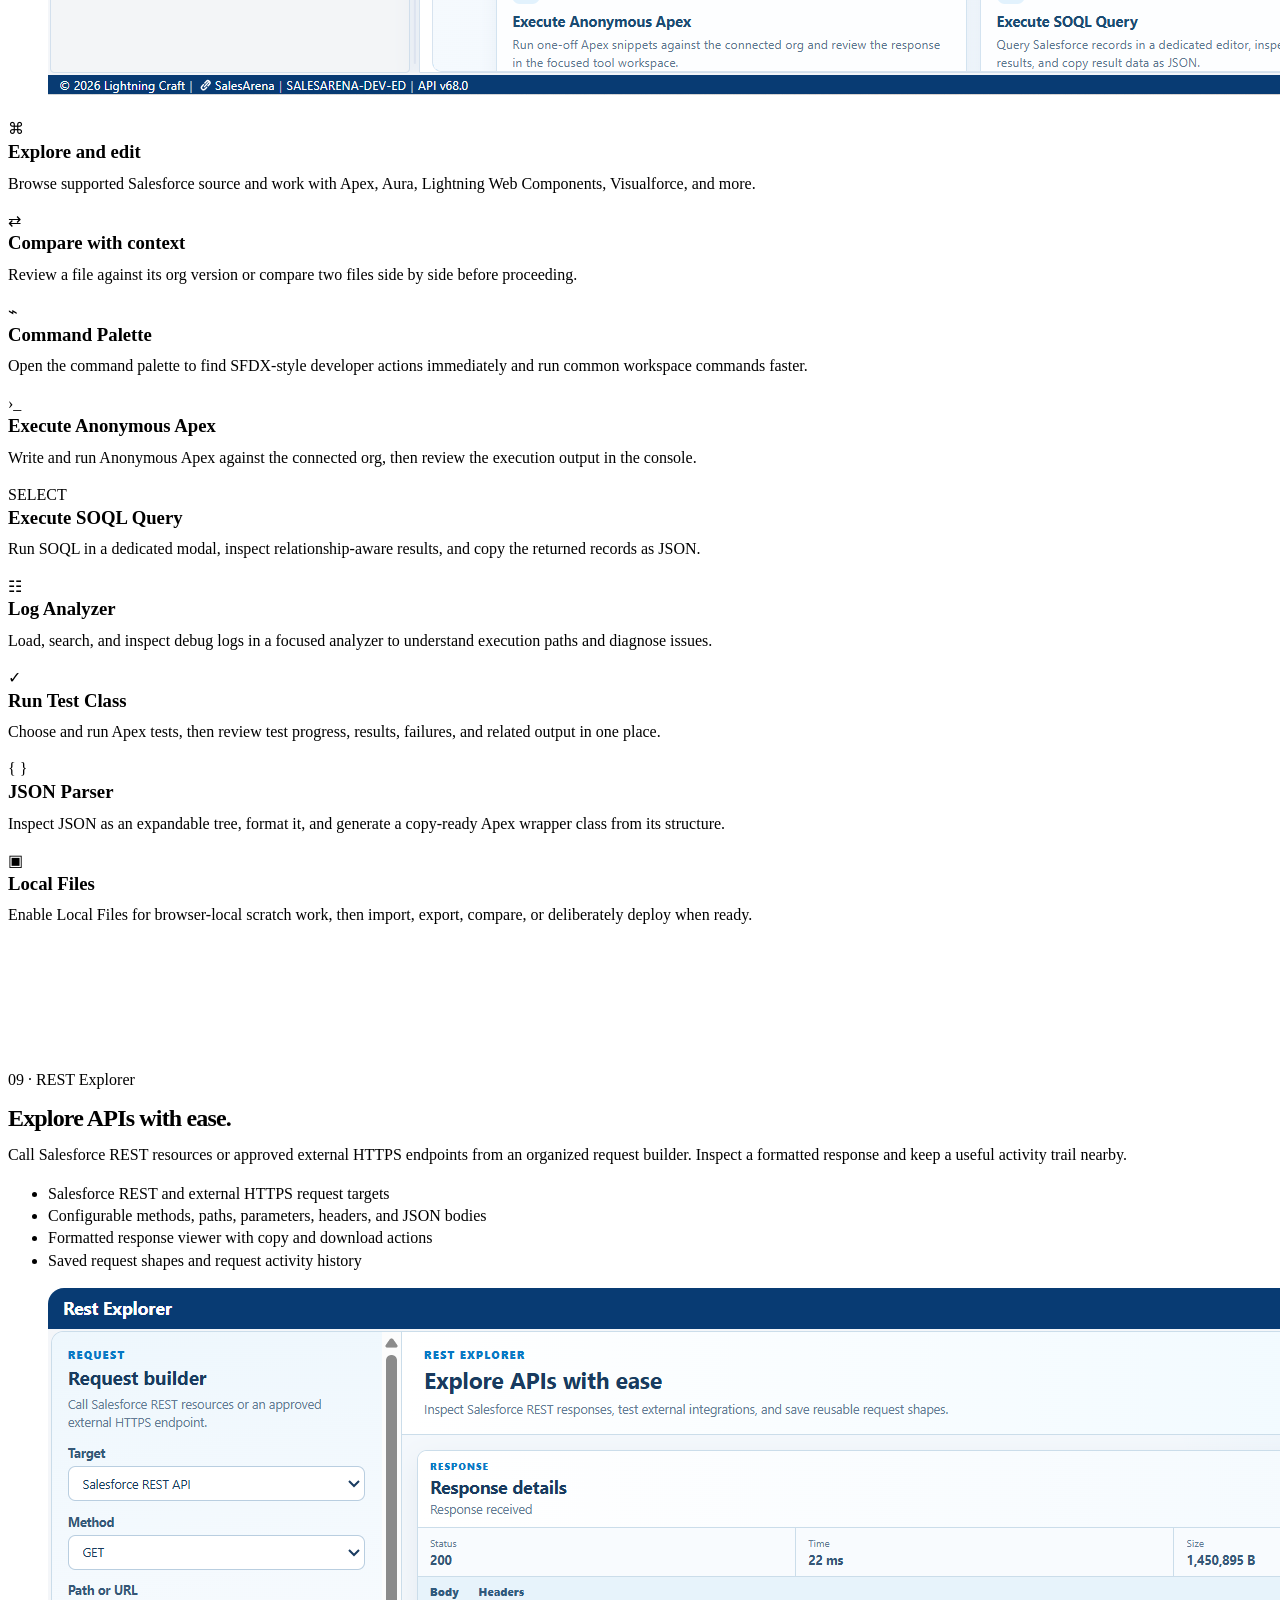
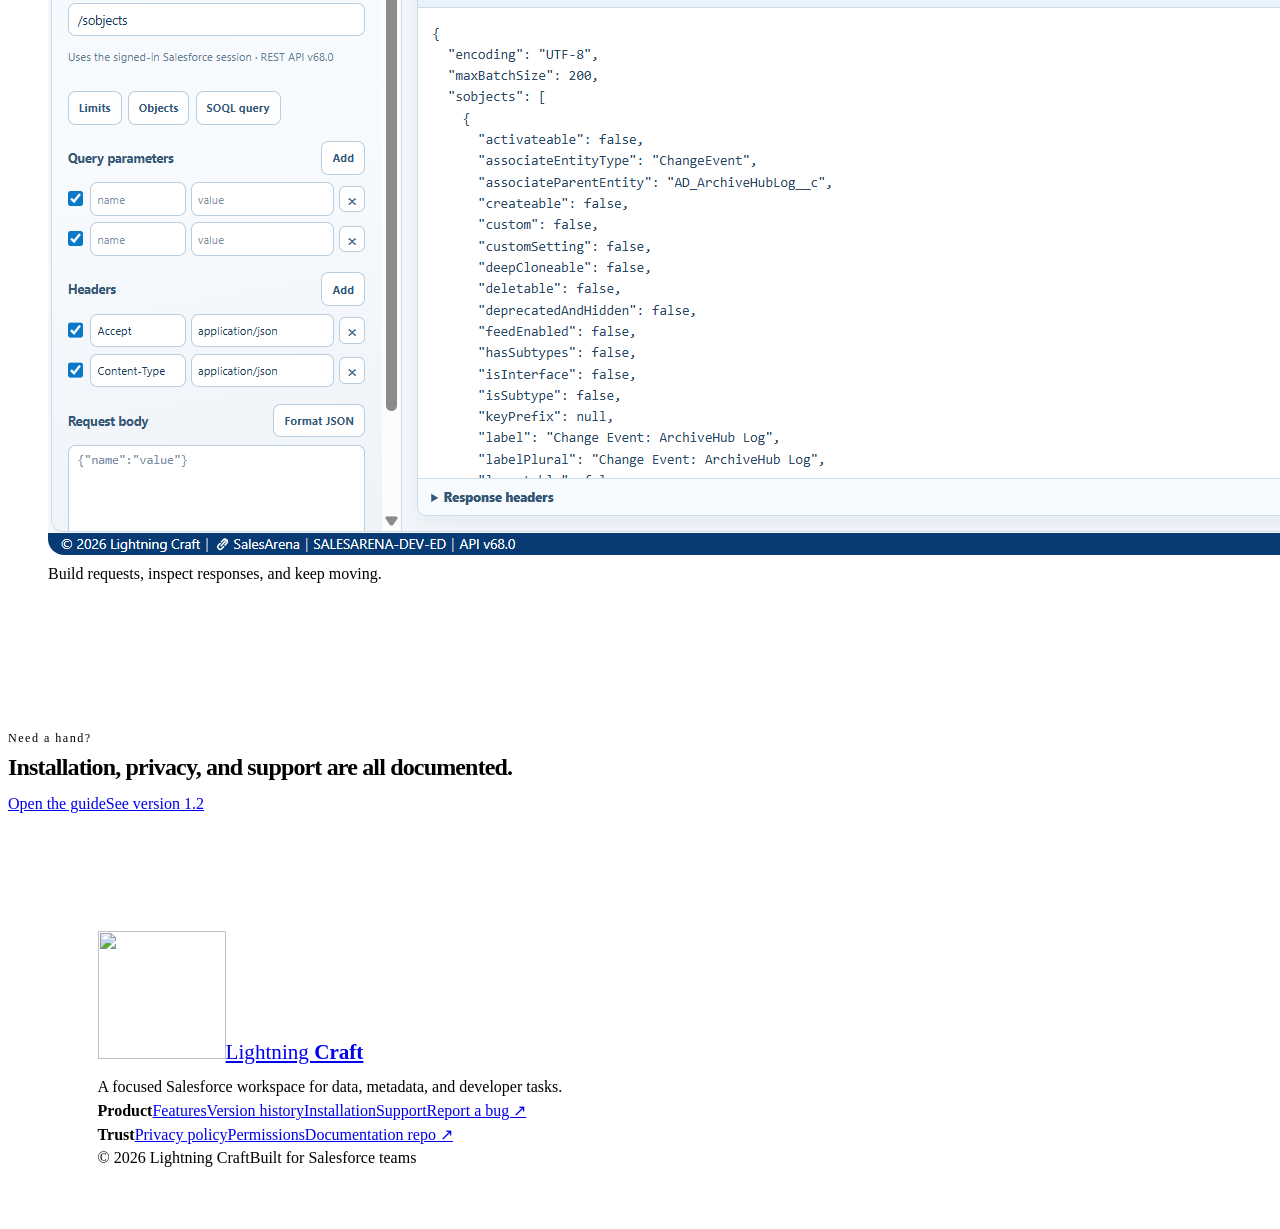
==== commit 9ef4939b: "UI Enhancements." ====
--- a/features.html
+++ b/features.html
@@ -9,7 +9,7 @@
 <section class="feature-detail reverse-detail" id="metadata-export"><div class="detail-copy"><p class="section-label">04 · Metadata Export</p><h2>Build focused retrieval packages.</h2><p>Discover metadata types and components, assemble a precise selection, inspect relationships, generate package.xml, and download a Metadata API ZIP package.</p><ul class="check-list"><li>Searchable metadata discovery and component selection</li><li>Generated package.xml with saved local configurations</li><li>Dependency review for selected components</li><li>Readable retrieval activity and downloadable ZIP output</li></ul></div><figure class="detail-screen"><img src="Lightning%20Craft%20Screenshots/Metadata%20Export%20Page.png" alt="Metadata Export workspace with selected metadata types and generated package XML" loading="lazy"><figcaption>Discover components and assemble a package.</figcaption></figure></section>
 <section class="feature-detail contrast-section" id="metadata-import"><div class="detail-copy"><p class="section-label">05 · Metadata Import</p><h2>Validate and deploy packages with intent.</h2><p>Upload a Metadata API ZIP, inspect its contents, set deployment options, validate first, and deploy when ready. Deployment logs keep the work visible from start to finish.</p><ul class="check-list"><li>Package ZIP staging and content inspection</li><li>Validation and deploy actions with deployment options</li><li>Quick Deploy for eligible validations</li><li>Deployment activity, status, and local recovery support</li></ul></div><figure class="detail-screen"><img src="Lightning%20Craft%20Screenshots/Metadata%20Import%20Page.png" alt="Metadata Import workspace with deployment options and package contents" loading="lazy"><figcaption>Review the package, then validate or deploy.</figcaption></figure></section>
 <section class="feature-detail reverse-detail" id="deployment-history"><div class="detail-copy"><p class="section-label">07 · Deployment View</p><h2>View metadata deployment details directly from the launcher.</h2><p>Open Deployment View to review this org's metadata deployment activity, component outcomes, tests, timing, and errors without leaving your Salesforce context.</p><ul class="check-list"><li>Recent deployment activity and searchable history</li><li>Validate, Deploy, and In Progress status clarity</li><li>Component-level errors and deployment details</li><li>Test counts and completion timing</li></ul></div><figure class="detail-screen"><img src="Lightning%20Craft%20Screenshots/Deployment%20View%20Page.png" alt="Deployment history showing recent deployments and component errors" loading="lazy"><figcaption>Deployment details without the guesswork.</figcaption></figure></section>
-<section class="developer-section" id="developer-console"><div class="developer-heading"><p class="section-label">07 · Developer Console</p><h2>Keep source, comparisons, and developer tasks in one view.</h2><p>Browse supported Salesforce source in a Monaco-based editor, compare changes, use scratch files, run common developer workflows, and turn JSON into a copy-ready Apex wrapper.</p></div><figure class="wide-screen"><img src="Lightning%20Craft%20Screenshots/Developer%20Console%20Page.png" alt="Developer Console welcome screen and source explorer" loading="lazy"></figure><div class="capability-grid"><article><span aria-hidden="true">⌘</span><h3>Explore and edit</h3><p>Browse supported Salesforce source and work with Apex, Aura, Lightning Web Components, Visualforce, and more.</p></article><article><span aria-hidden="true">⇄</span><h3>Compare with context</h3><p>Review a file against its org version or compare two files side by side before proceeding.</p></article><article><span aria-hidden="true">{ }</span><h3>JSON and SOQL tools</h3><p>Inspect JSON as an interactive tree, generate Apex wrappers, execute SOQL, and copy result data as JSON.</p></article></div></section>
+<section class="developer-section" id="developer-console"><div class="developer-heading"><p class="section-label">08 · Developer Console</p><h2>Keep source, diagnostics, and developer tasks in one view.</h2><p>Use a focused Salesforce development workspace for source editing, comparisons, execution, test runs, logs, JSON utilities, and deliberate Local Files scratch work.</p></div><figure class="wide-screen"><img src="Lightning%20Craft%20Screenshots/Developer%20Console%20Page.png" alt="Developer Console welcome screen and source explorer" loading="lazy"></figure><div class="capability-grid"><article><span aria-hidden="true">⌘</span><h3>Explore and edit</h3><p>Browse supported Salesforce source and work with Apex, Aura, Lightning Web Components, Visualforce, and more.</p></article><article><span aria-hidden="true">⇄</span><h3>Compare with context</h3><p>Review a file against its org version or compare two files side by side before proceeding.</p></article><article><span aria-hidden="true">⌁</span><h3>Command Palette</h3><p>Open the command palette to find SFDX-style developer actions immediately and run common workspace commands faster.</p></article><article><span aria-hidden="true">›_</span><h3>Execute Anonymous Apex</h3><p>Write and run Anonymous Apex against the connected org, then review the execution output in the console.</p></article><article><span aria-hidden="true">SELECT</span><h3>Execute SOQL Query</h3><p>Run SOQL in a dedicated modal, inspect relationship-aware results, and copy the returned records as JSON.</p></article><article><span aria-hidden="true">☷</span><h3>Log Analyzer</h3><p>Load, search, and inspect debug logs in a focused analyzer to understand execution paths and diagnose issues.</p></article><article><span aria-hidden="true">✓</span><h3>Run Test Class</h3><p>Choose and run Apex tests, then review test progress, results, failures, and related output in one place.</p></article><article><span aria-hidden="true">{ }</span><h3>JSON Parser</h3><p>Inspect JSON as an expandable tree, format it, and generate a copy-ready Apex wrapper class from its structure.</p></article><article><span aria-hidden="true">▣</span><h3>Local Files</h3><p>Enable Local Files for browser-local scratch work, then import, export, compare, or deliberately deploy when ready.</p></article></div></section>
 <section class="feature-detail contrast-section" id="rest-explorer"><div class="detail-copy"><p class="section-label">08 · REST Explorer</p><h2>Explore APIs with ease.</h2><p>Call Salesforce REST resources or approved external HTTPS endpoints from an organized request builder. Inspect a formatted response and keep a useful activity trail nearby.</p><ul class="check-list"><li>Salesforce REST and external HTTPS request targets</li><li>Configurable methods, paths, parameters, headers, and JSON bodies</li><li>Formatted response viewer with copy and download actions</li><li>Saved request shapes and request activity history</li></ul></div><figure class="detail-screen"><img src="Lightning%20Craft%20Screenshots/Rest%20Explorer%20Page.png" alt="REST Explorer request builder, response viewer, and request log" loading="lazy"><figcaption>Build requests, inspect responses, and keep moving.</figcaption></figure></section>
 <section class="screen-gallery"><div class="section-heading"><p class="section-label">Product gallery</p><h2>A closer look at the details.</h2><p>Open any screen to view it at full size.</p></div><div class="gallery-grid"><button class="gallery-item" data-lightbox-src="Lightning%20Craft%20Screenshots/Laucher%20Actions.png" data-lightbox-alt="Lightning Craft launcher actions"><img src="Lightning%20Craft%20Screenshots/Laucher%20Actions.png" alt="Lightning Craft launcher actions" loading="lazy"><span>Launcher actions</span></button><button class="gallery-item" data-lightbox-src="Lightning%20Craft%20Screenshots/Laucher%20record%20actions.png" data-lightbox-alt="Lightning Craft launcher record actions"><img src="Lightning%20Craft%20Screenshots/Laucher%20record%20actions.png" alt="Lightning Craft launcher record actions" loading="lazy"><span>Record actions</span></button><button class="gallery-item" data-lightbox-src="Lightning%20Craft%20Screenshots/Data%20View%20Page.png" data-lightbox-alt="Data View"><img src="Lightning%20Craft%20Screenshots/Data%20View%20Page.png" alt="Data View" loading="lazy"><span>Data View</span></button><button class="gallery-item" data-lightbox-src="Lightning%20Craft%20Screenshots/Developer%20Console%20-%20JSON%20Parser.png" data-lightbox-alt="JSON Parser"><img src="Lightning%20Craft%20Screenshots/Developer%20Console%20-%20JSON%20Parser.png" alt="JSON Parser with interactive tree" loading="lazy"><span>JSON Parser</span></button><button class="gallery-item" data-lightbox-src="Lightning%20Craft%20Screenshots/Developer%20Console%20-%20Anonymous%20Apex.png" data-lightbox-alt="Anonymous Apex"><img src="Lightning%20Craft%20Screenshots/Developer%20Console%20-%20Anonymous%20Apex.png" alt="Developer Console Anonymous Apex" loading="lazy"><span>Anonymous Apex</span></button><button class="gallery-item" data-lightbox-src="Lightning%20Craft%20Screenshots/Developer%20Console%20-%20SOQL%20Query.png" data-lightbox-alt="SOQL Query"><img src="Lightning%20Craft%20Screenshots/Developer%20Console%20-%20SOQL%20Query.png" alt="Developer Console SOQL Query" loading="lazy"><span>SOQL Query</span></button><button class="gallery-item" data-lightbox-src="Lightning%20Craft%20Screenshots/Developer%20Console%20-%20Run%20Test%20Class.png" data-lightbox-alt="Run Test Class"><img src="Lightning%20Craft%20Screenshots/Developer%20Console%20-%20Run%20Test%20Class.png" alt="Developer Console Run Test Class" loading="lazy"><span>Run Test Class</span></button><button class="gallery-item" data-lightbox-src="Lightning%20Craft%20Screenshots/Developer%20Console%20-%20Log%20Analyzer.png" data-lightbox-alt="Log Analyzer"><img src="Lightning%20Craft%20Screenshots/Developer%20Console%20-%20Log%20Analyzer.png" alt="Developer Console Log Analyzer" loading="lazy"><span>Log Analyzer</span></button><button class="gallery-item" data-lightbox-src="Lightning%20Craft%20Screenshots/Developer%20Console%20-%20Compare%20two%20files..png" data-lightbox-alt="Compare files"><img src="Lightning%20Craft%20Screenshots/Developer%20Console%20-%20Compare%20two%20files..png" alt="Developer Console compare files" loading="lazy"><span>Compare files</span></button><button class="gallery-item" data-lightbox-src="Lightning%20Craft%20Screenshots/Developer%20Console%20-%20Diff%20file%20against%20Org.png" data-lightbox-alt="Diff from Org"><img src="Lightning%20Craft%20Screenshots/Developer%20Console%20-%20Diff%20file%20against%20Org.png" alt="Developer Console diff against org" loading="lazy"><span>Diff from org</span></button><button class="gallery-item" data-lightbox-src="Lightning%20Craft%20Screenshots/Setting%20Page.png" data-lightbox-alt="Settings"><img src="Lightning%20Craft%20Screenshots/Setting%20Page.png" alt="Lightning Craft settings" loading="lazy"><span>Settings</span></button></div></section>
 <section class="cta-band"><div><p class="eyebrow">Need a hand?</p><h2>Installation, privacy, and support are all documented.</h2></div><div class="button-row"><a class="button button-light" href="support.html">Open the guide</a><a class="button button-outline-light" href="version-history.html">See version 1.2</a></div></section></main>
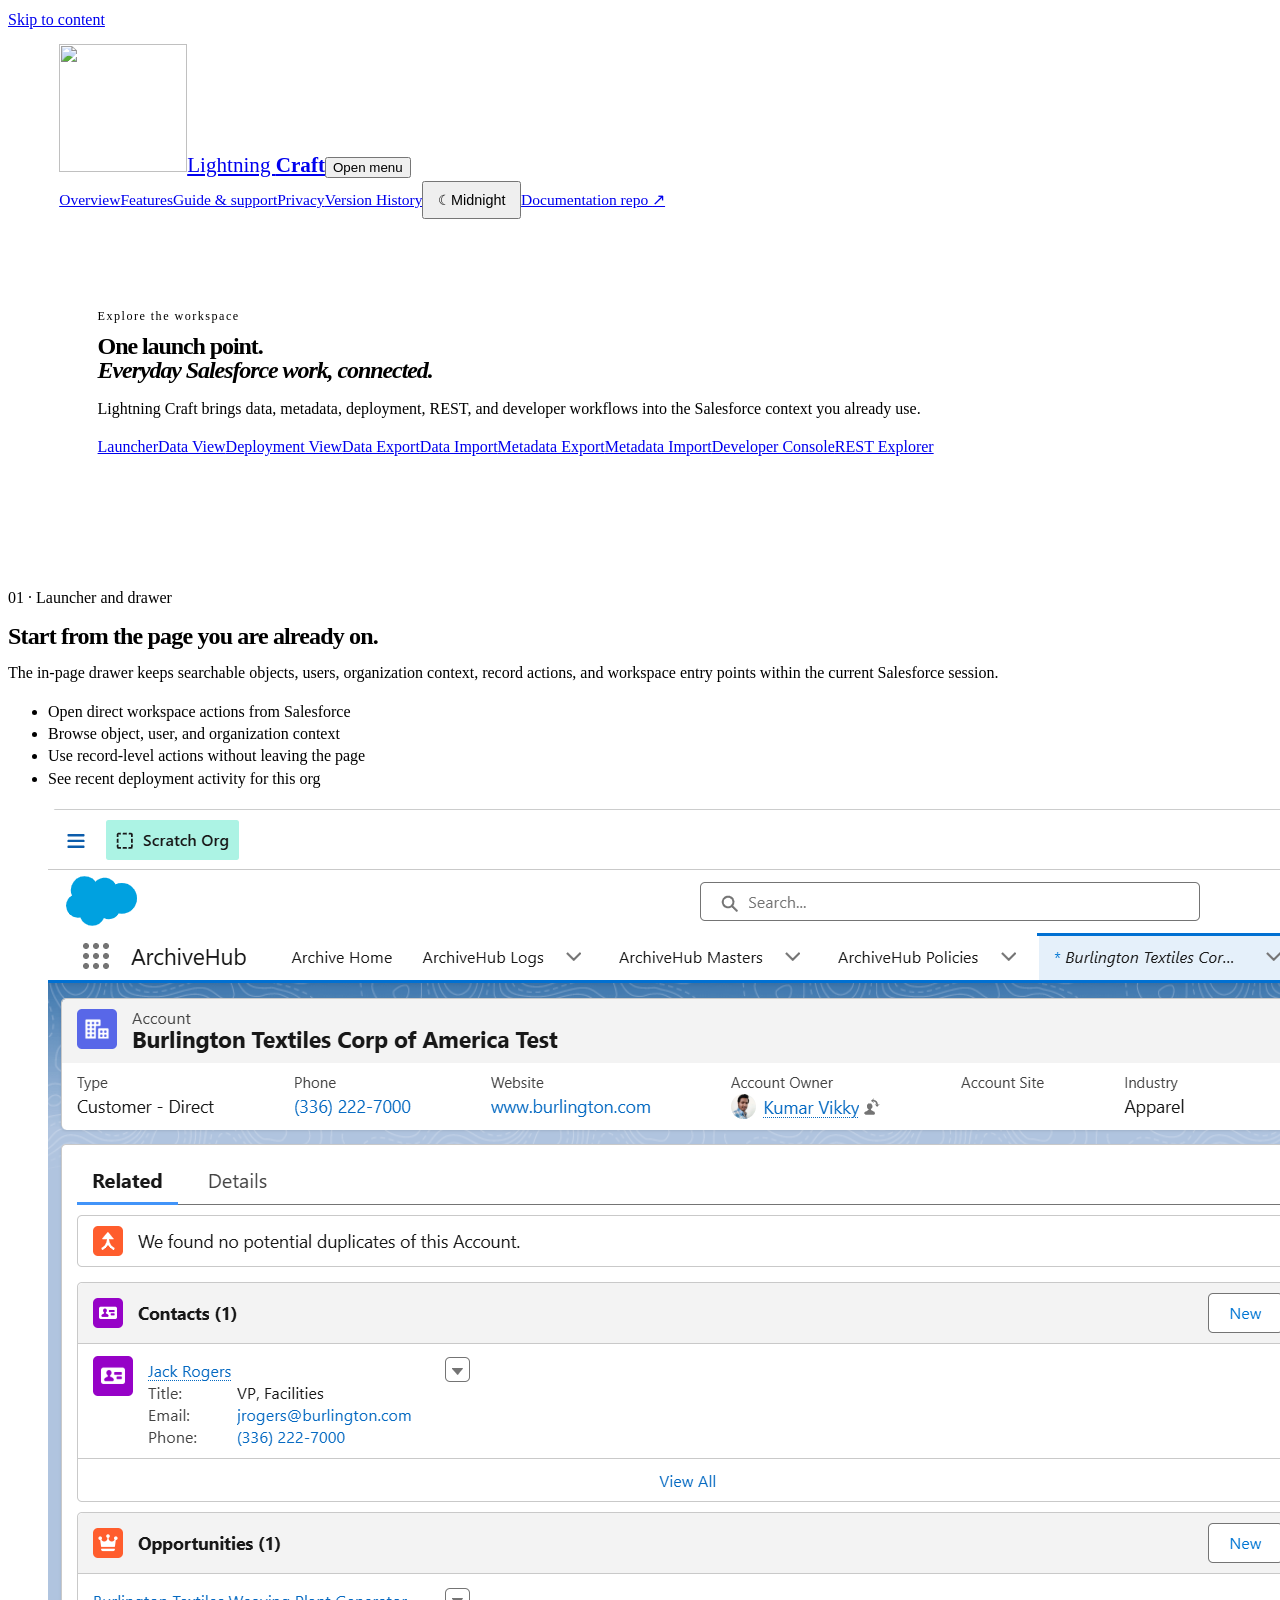
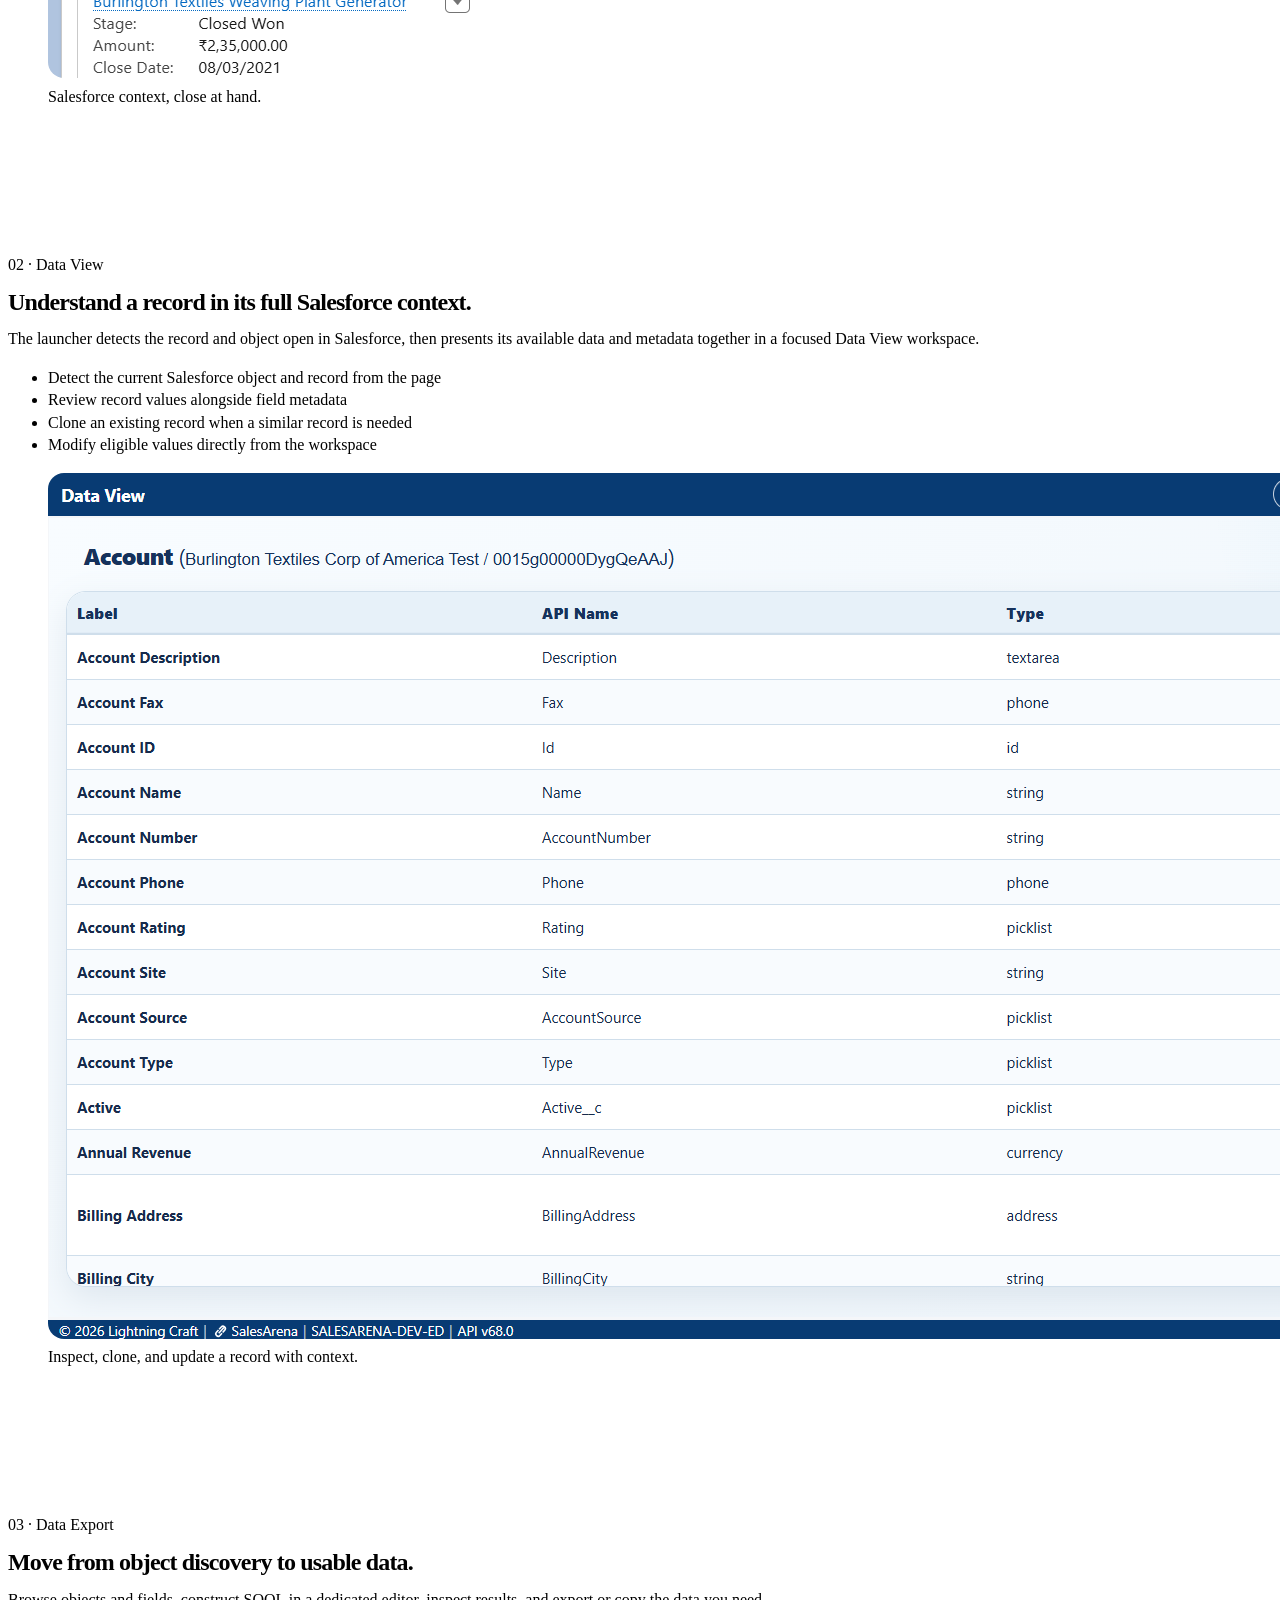
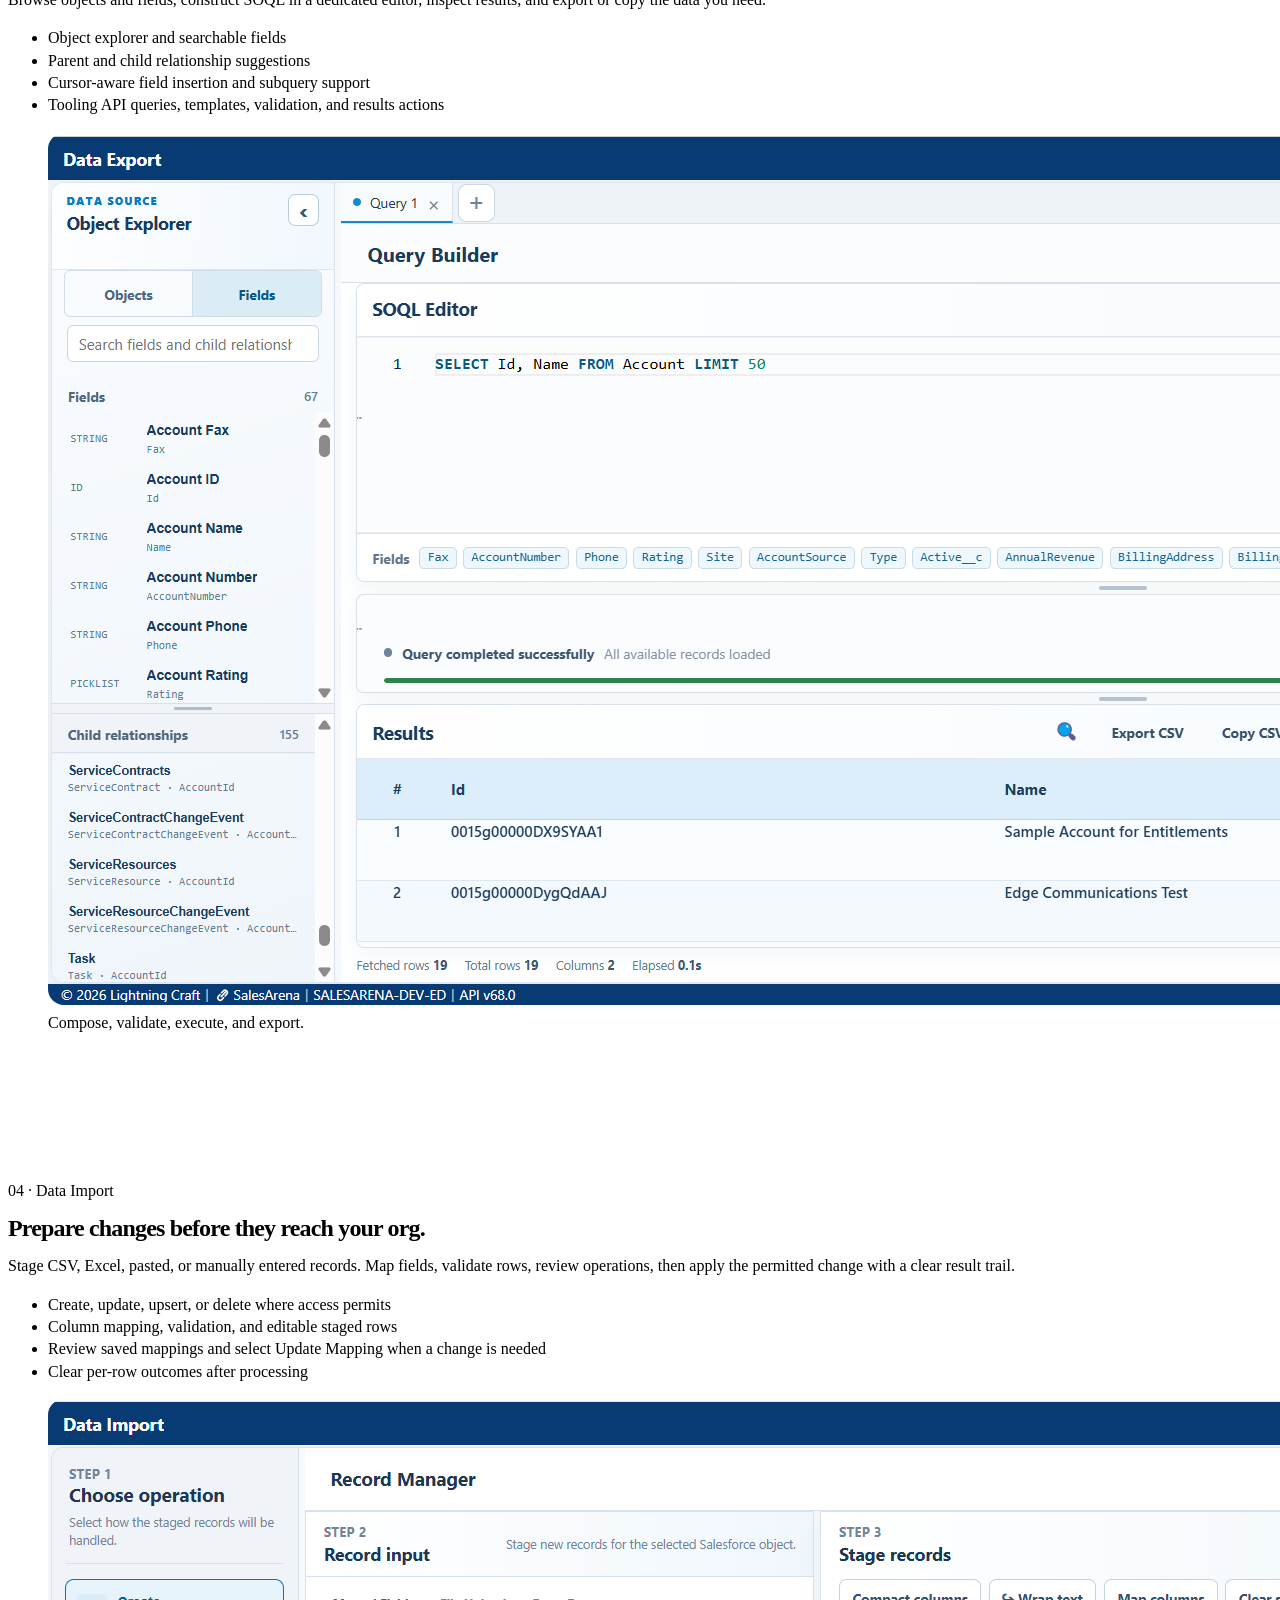
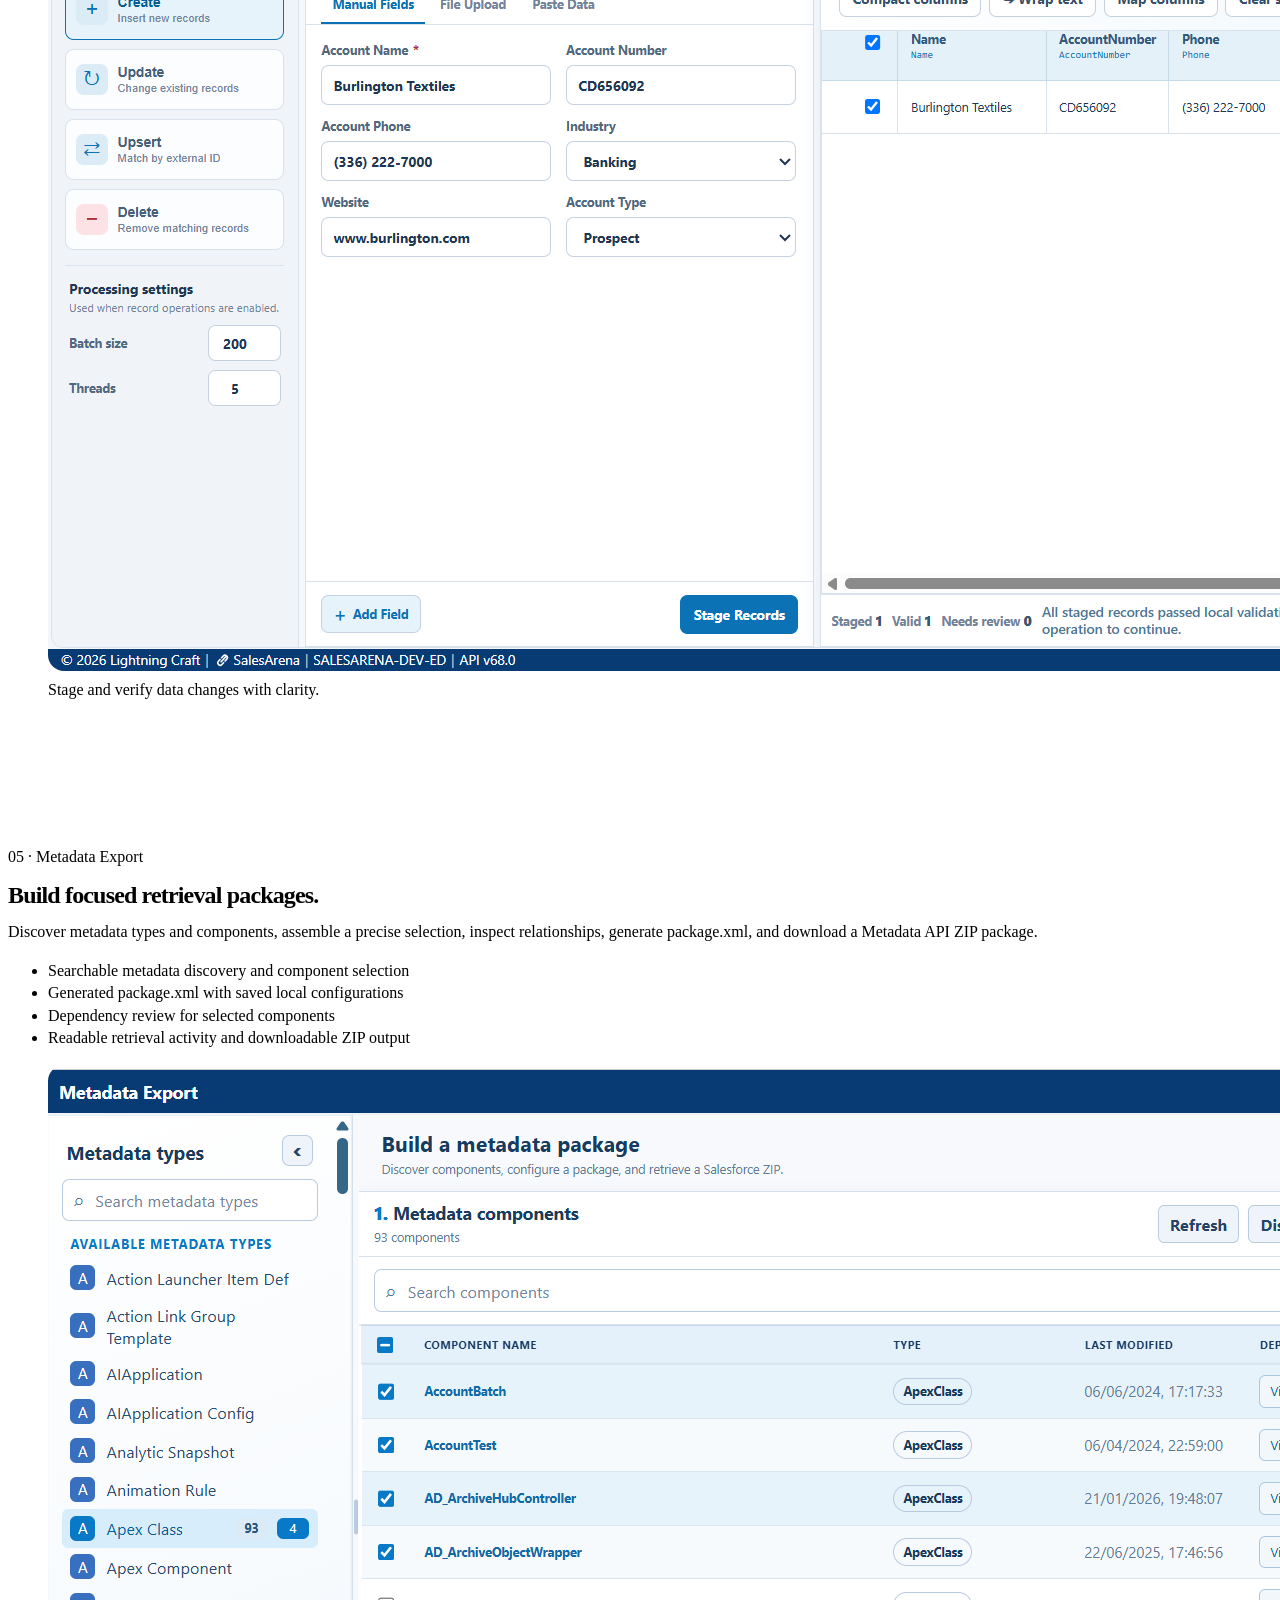
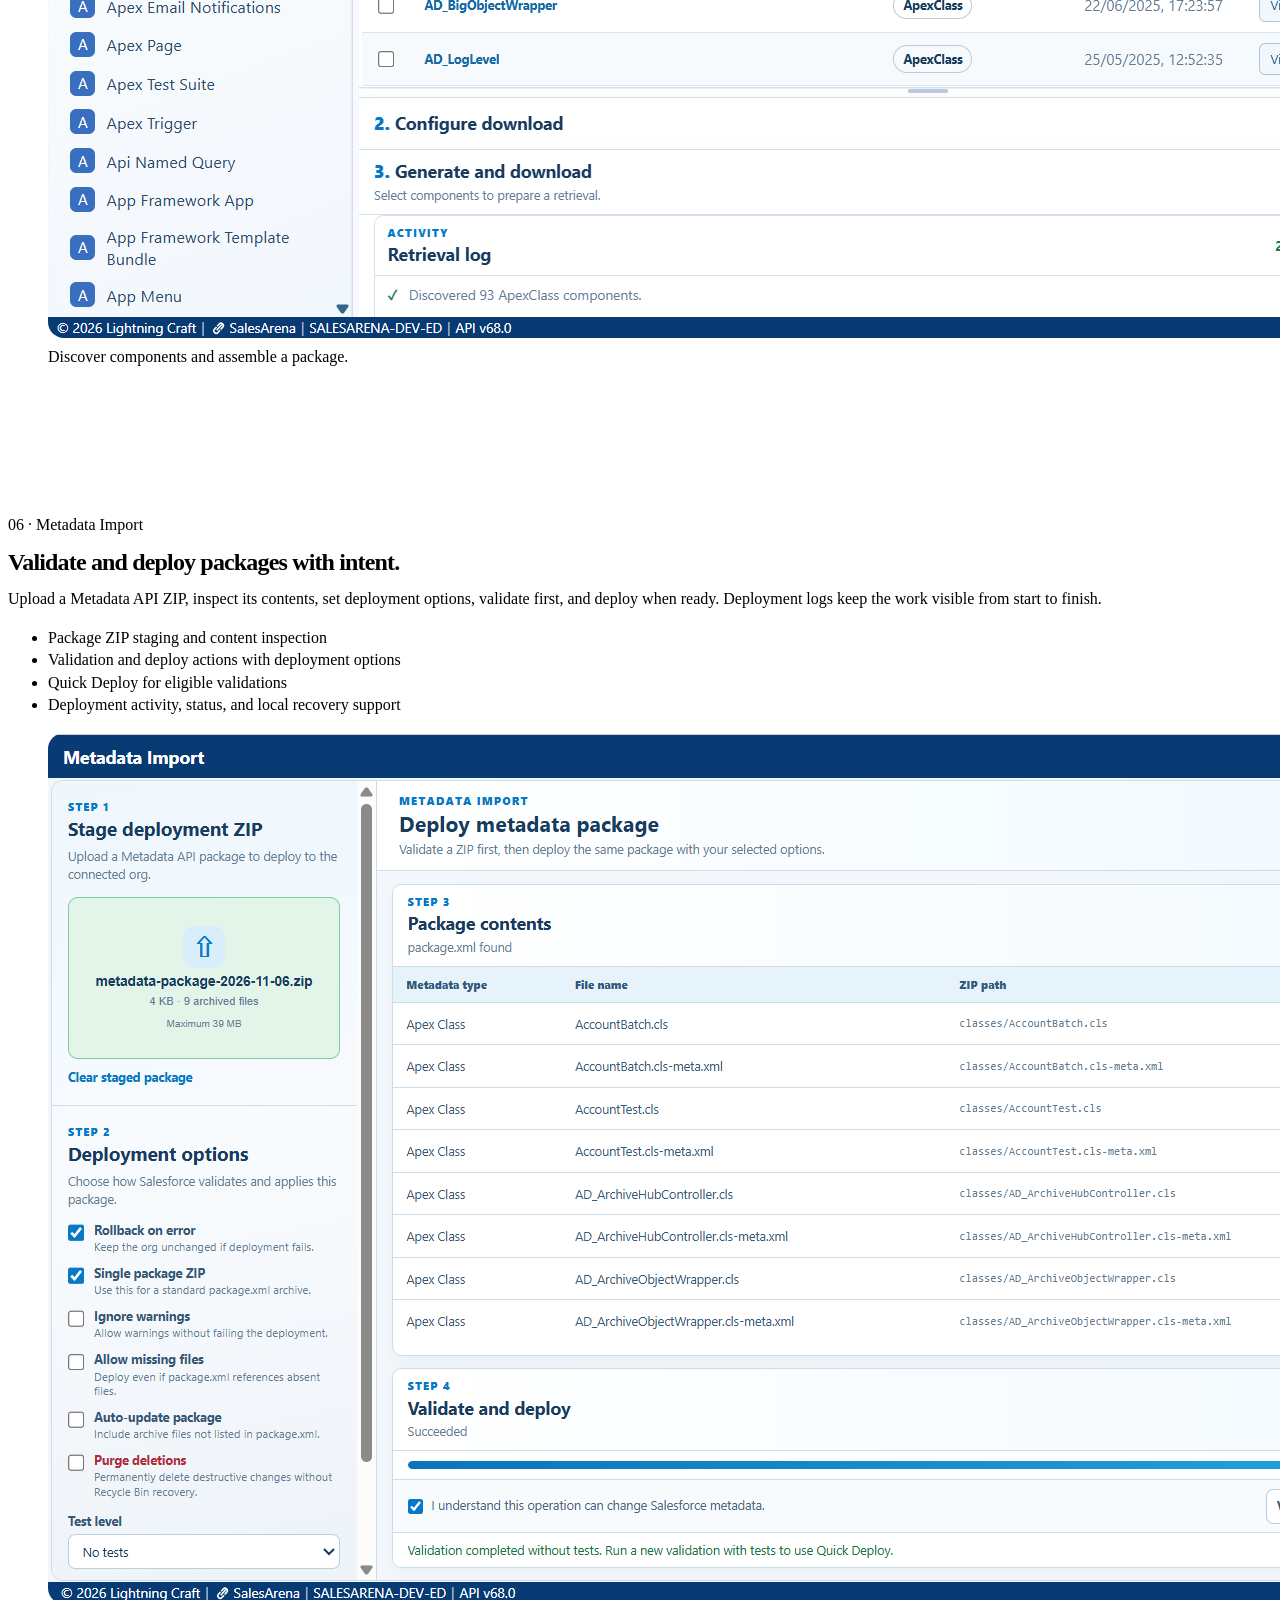
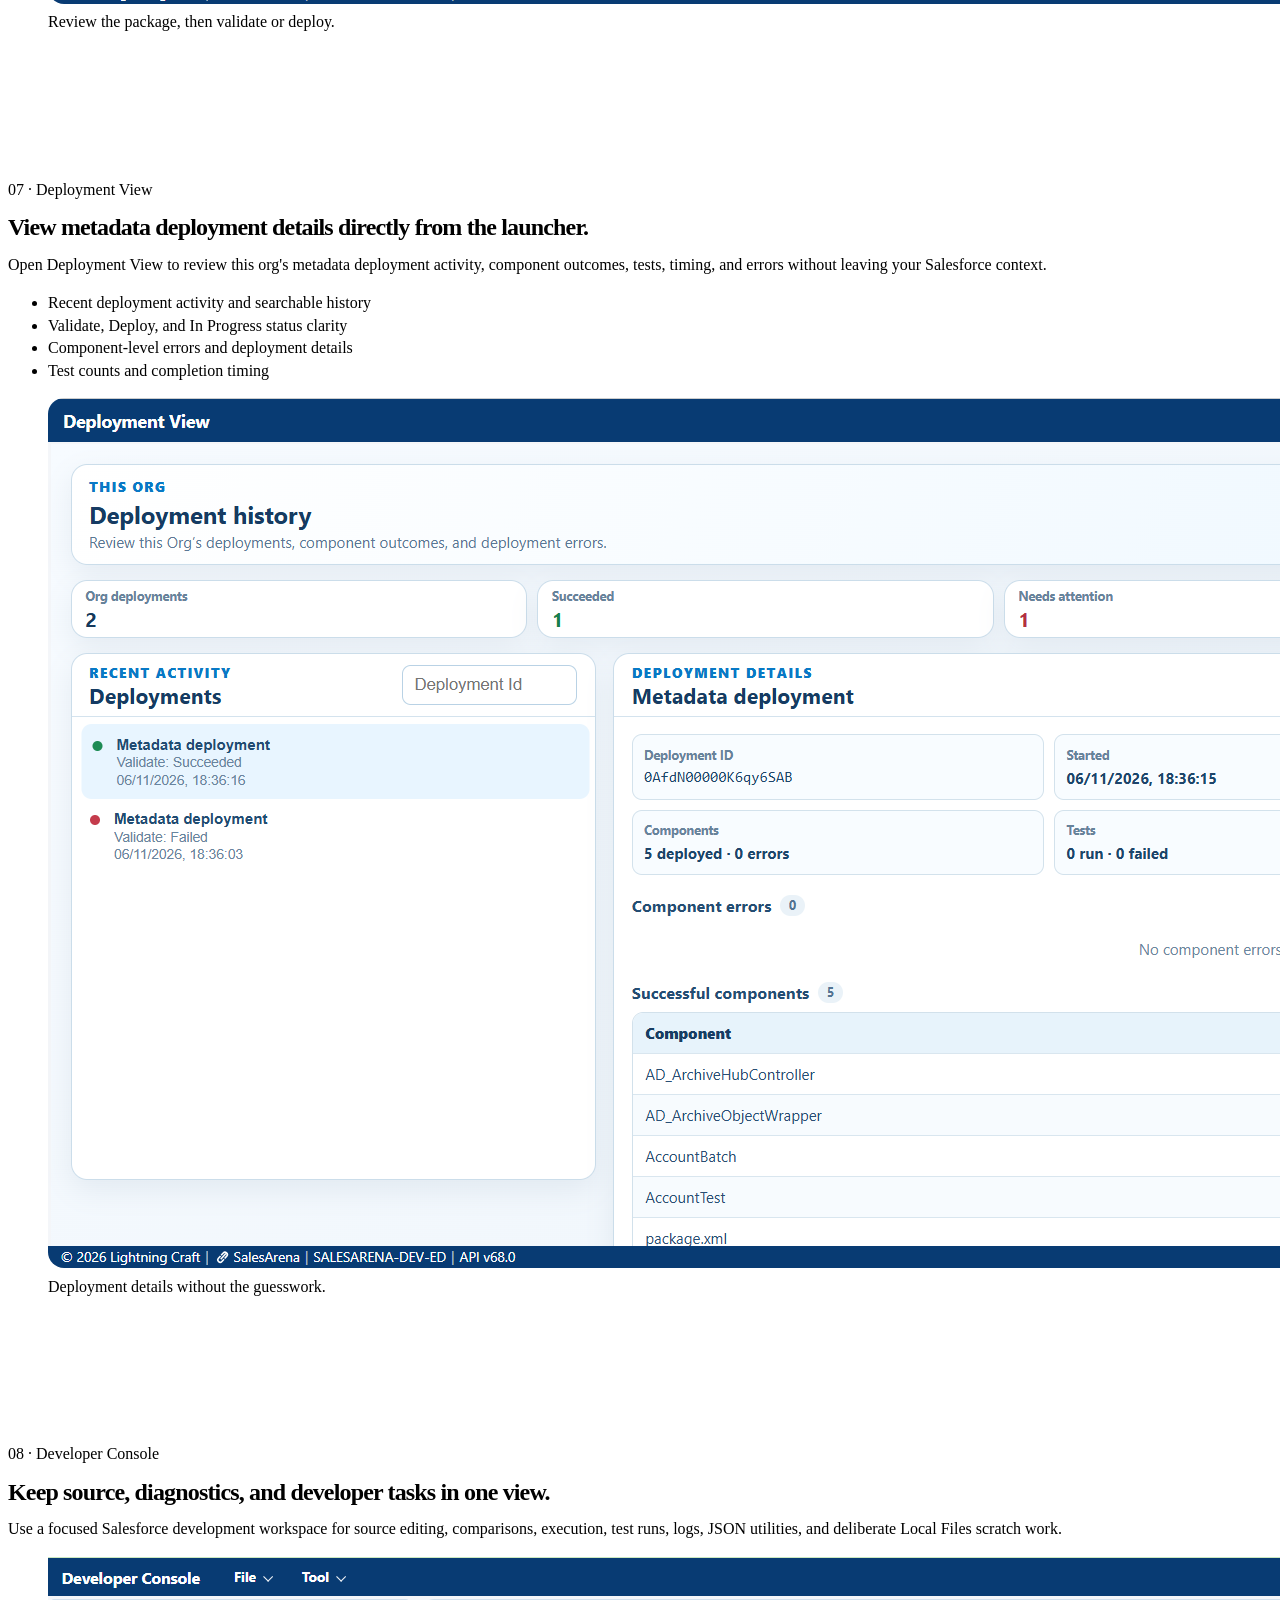
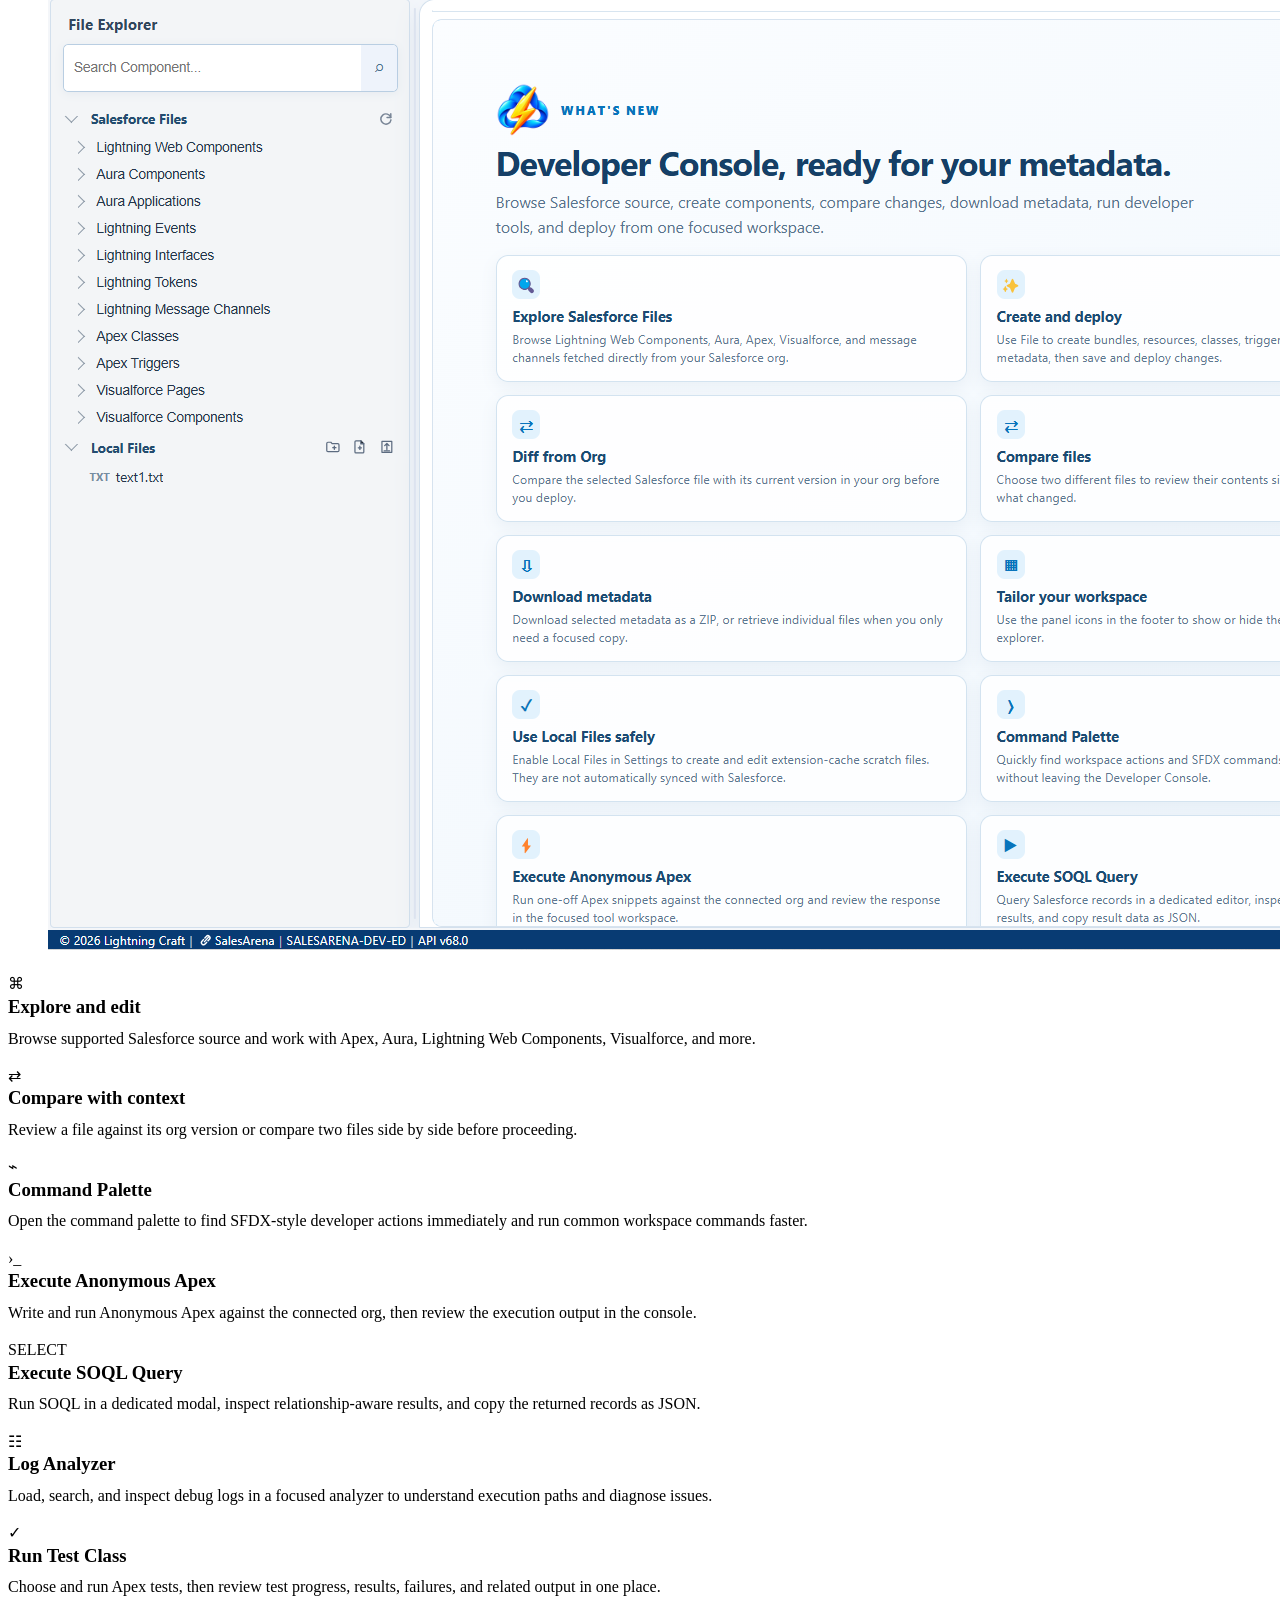
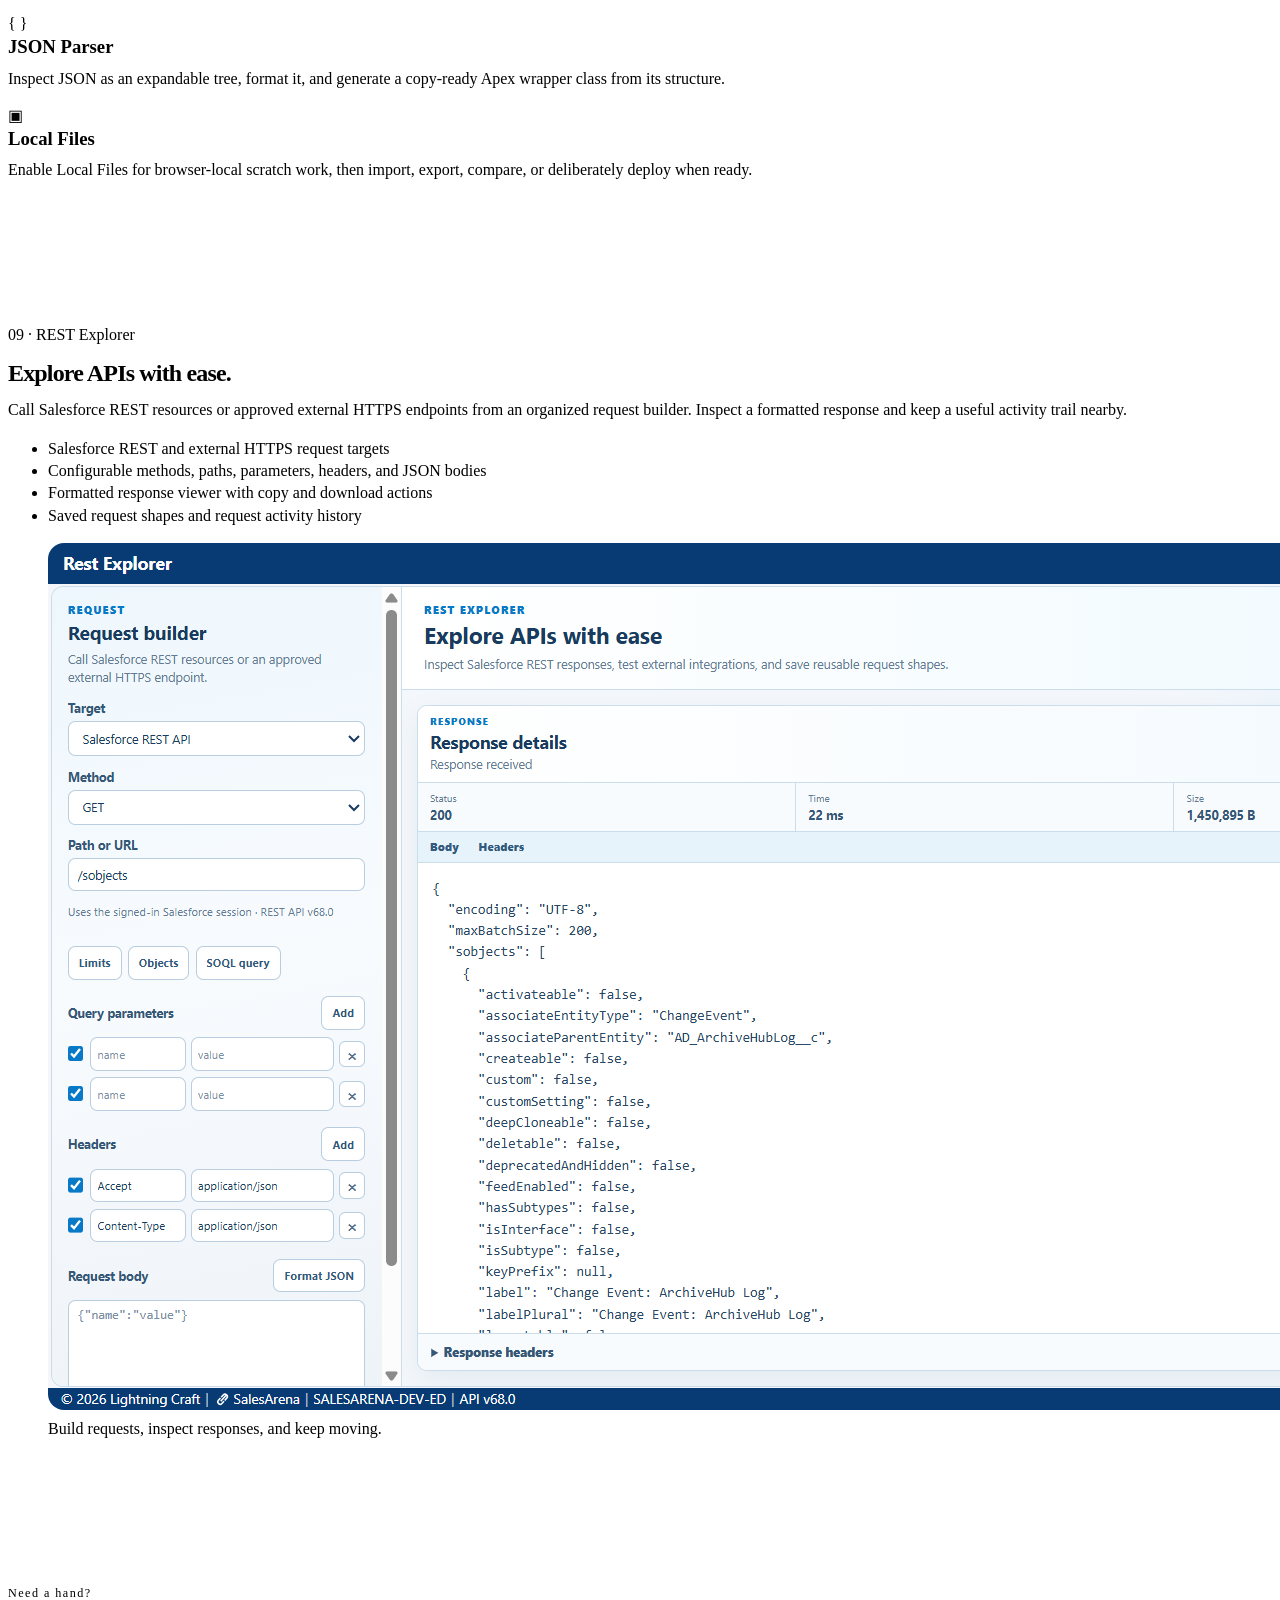
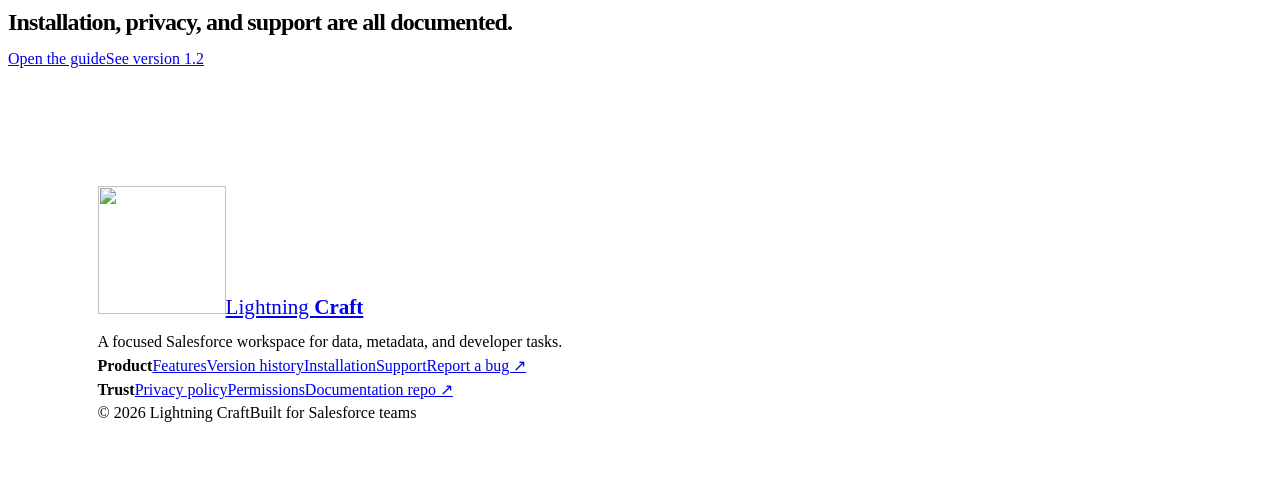
==== commit ec3e60f2: "Added UI Improvement." ====
--- a/features.html
+++ b/features.html
@@ -2,15 +2,15 @@
 <html lang="en"><head><meta charset="utf-8"><meta name="viewport" content="width=device-width, initial-scale=1"><meta name="description" content="Explore Lightning Craft features for Salesforce data, metadata, REST, deployment, and developer workflows."><meta name="theme-color" content="#071b38"><title>Features | Lightning Craft</title><link rel="stylesheet" href="assets/styles.css"></head>
 <body data-page="features"><a class="skip-link" href="#main-content">Skip to content</a><header class="site-header"><a class="brand" href="index.html" aria-label="Lightning Craft home"><span class="brand-mark" aria-hidden="true">⚡</span><span>Lightning <b>Craft</b></span></a><button class="menu-button" type="button" aria-expanded="false" aria-controls="site-nav"><span></span><span></span><span></span><span class="sr-only">Open menu</span></button><nav class="site-nav" id="site-nav" aria-label="Primary navigation"><a href="index.html">Overview</a><a href="features.html">Features</a><a href="support.html">Guide &amp; support</a><a href="privacy.html">Privacy</a><a href="version-history.html">Version History</a><a class="nav-github" href="https://github.com/KumarVikky/Lightning_Craft_Extension" target="_blank" rel="noreferrer">Documentation repo <span aria-hidden="true">↗</span></a></nav></header>
 <main id="main-content"><section class="page-hero"><p class="eyebrow">Explore the workspace</p><h1>One launch point.<br><em>Everyday Salesforce work, connected.</em></h1><p>Lightning Craft brings data, metadata, deployment, REST, and developer workflows into the Salesforce context you already use.</p><div class="jump-links" aria-label="Jump to a feature"><a href="#launcher">Launcher</a><a href="#data-view">Data View</a><a href="#deployment-history">Deployment View</a><a href="#data-export">Data Export</a><a href="#data-import">Data Import</a><a href="#metadata-export">Metadata Export</a><a href="#metadata-import">Metadata Import</a><a href="#developer-console">Developer Console</a><a href="#rest-explorer">REST Explorer</a></div></section>
-<section class="feature-detail contrast-section" id="launcher"><div class="detail-copy"><p class="section-label">01 · Launcher and drawer</p><h2>Start from the page you are already on.</h2><p>The in-page drawer keeps searchable objects, users, organization context, record actions, and workspace entry points within the current Salesforce session.</p><ul class="check-list"><li>Open direct workspace actions from Salesforce</li><li>Browse object, user, and organization context</li><li>Use record-level actions without leaving the page</li><li>See recent deployment activity for this org</li></ul></div><figure class="detail-screen"><img src="Lightning%20Craft%20Screenshots/Launcher%20Page.png" alt="Lightning Craft launcher open alongside Salesforce" loading="lazy"><figcaption>Salesforce context, close at hand.</figcaption></figure></section>
-<section class="feature-detail reverse-detail" id="data-view"><div class="detail-copy"><p class="section-label">02 · Data View</p><h2>Understand a record in its full Salesforce context.</h2><p>The launcher detects the record and object open in Salesforce, then presents its available data and metadata together in a focused Data View workspace.</p><ul class="check-list"><li>Detect the current Salesforce object and record from the page</li><li>Review record values alongside field metadata</li><li>Clone an existing record when a similar record is needed</li><li>Modify eligible values directly from the workspace</li></ul></div><figure class="detail-screen"><img src="Lightning%20Craft%20Screenshots/Data%20View%20Page.png" alt="Data View displaying Salesforce record values and metadata" loading="lazy"><figcaption>Inspect, clone, and update a record with context.</figcaption></figure></section>
-<section class="feature-detail contrast-section" id="data-export"><div class="detail-copy"><p class="section-label">03 · Data Export</p><h2>Move from object discovery to usable data.</h2><p>Browse objects and fields, construct SOQL in a dedicated editor, inspect results, and export or copy the data you need.</p><ul class="check-list"><li>Object explorer and searchable fields</li><li>Parent and child relationship suggestions</li><li>Cursor-aware field insertion and subquery support</li><li>Tooling API queries, templates, validation, and results actions</li></ul></div><figure class="detail-screen"><img src="Lightning%20Craft%20Screenshots/Data%20Export%20Page.png" alt="Data Export with object explorer, SOQL editor, field chips, and results" loading="lazy"><figcaption>Compose, validate, execute, and export.</figcaption></figure></section>
-<section class="feature-detail contrast-section" id="data-import"><div class="detail-copy"><p class="section-label">03 · Data Import</p><h2>Prepare changes before they reach your org.</h2><p>Stage CSV, Excel, pasted, or manually entered records. Map fields, validate rows, review operations, then apply the permitted change with a clear result trail.</p><ul class="check-list"><li>Create, update, upsert, or delete where access permits</li><li>Column mapping, validation, and editable staged rows</li><li>Review saved mappings and select Update Mapping when a change is needed</li><li>Clear per-row outcomes after processing</li></ul></div><figure class="detail-screen"><img src="Lightning%20Craft%20Screenshots/Data%20Import%20Page.png" alt="Data Import workspace showing staged records and mappings" loading="lazy"><figcaption>Stage and verify data changes with clarity.</figcaption></figure></section>
-<section class="feature-detail reverse-detail" id="metadata-export"><div class="detail-copy"><p class="section-label">04 · Metadata Export</p><h2>Build focused retrieval packages.</h2><p>Discover metadata types and components, assemble a precise selection, inspect relationships, generate package.xml, and download a Metadata API ZIP package.</p><ul class="check-list"><li>Searchable metadata discovery and component selection</li><li>Generated package.xml with saved local configurations</li><li>Dependency review for selected components</li><li>Readable retrieval activity and downloadable ZIP output</li></ul></div><figure class="detail-screen"><img src="Lightning%20Craft%20Screenshots/Metadata%20Export%20Page.png" alt="Metadata Export workspace with selected metadata types and generated package XML" loading="lazy"><figcaption>Discover components and assemble a package.</figcaption></figure></section>
-<section class="feature-detail contrast-section" id="metadata-import"><div class="detail-copy"><p class="section-label">05 · Metadata Import</p><h2>Validate and deploy packages with intent.</h2><p>Upload a Metadata API ZIP, inspect its contents, set deployment options, validate first, and deploy when ready. Deployment logs keep the work visible from start to finish.</p><ul class="check-list"><li>Package ZIP staging and content inspection</li><li>Validation and deploy actions with deployment options</li><li>Quick Deploy for eligible validations</li><li>Deployment activity, status, and local recovery support</li></ul></div><figure class="detail-screen"><img src="Lightning%20Craft%20Screenshots/Metadata%20Import%20Page.png" alt="Metadata Import workspace with deployment options and package contents" loading="lazy"><figcaption>Review the package, then validate or deploy.</figcaption></figure></section>
-<section class="feature-detail reverse-detail" id="deployment-history"><div class="detail-copy"><p class="section-label">07 · Deployment View</p><h2>View metadata deployment details directly from the launcher.</h2><p>Open Deployment View to review this org's metadata deployment activity, component outcomes, tests, timing, and errors without leaving your Salesforce context.</p><ul class="check-list"><li>Recent deployment activity and searchable history</li><li>Validate, Deploy, and In Progress status clarity</li><li>Component-level errors and deployment details</li><li>Test counts and completion timing</li></ul></div><figure class="detail-screen"><img src="Lightning%20Craft%20Screenshots/Deployment%20View%20Page.png" alt="Deployment history showing recent deployments and component errors" loading="lazy"><figcaption>Deployment details without the guesswork.</figcaption></figure></section>
-<section class="developer-section" id="developer-console"><div class="developer-heading"><p class="section-label">08 · Developer Console</p><h2>Keep source, diagnostics, and developer tasks in one view.</h2><p>Use a focused Salesforce development workspace for source editing, comparisons, execution, test runs, logs, JSON utilities, and deliberate Local Files scratch work.</p></div><figure class="wide-screen"><img src="Lightning%20Craft%20Screenshots/Developer%20Console%20Page.png" alt="Developer Console welcome screen and source explorer" loading="lazy"></figure><div class="capability-grid"><article><span aria-hidden="true">⌘</span><h3>Explore and edit</h3><p>Browse supported Salesforce source and work with Apex, Aura, Lightning Web Components, Visualforce, and more.</p></article><article><span aria-hidden="true">⇄</span><h3>Compare with context</h3><p>Review a file against its org version or compare two files side by side before proceeding.</p></article><article><span aria-hidden="true">⌁</span><h3>Command Palette</h3><p>Open the command palette to find SFDX-style developer actions immediately and run common workspace commands faster.</p></article><article><span aria-hidden="true">›_</span><h3>Execute Anonymous Apex</h3><p>Write and run Anonymous Apex against the connected org, then review the execution output in the console.</p></article><article><span aria-hidden="true">SELECT</span><h3>Execute SOQL Query</h3><p>Run SOQL in a dedicated modal, inspect relationship-aware results, and copy the returned records as JSON.</p></article><article><span aria-hidden="true">☷</span><h3>Log Analyzer</h3><p>Load, search, and inspect debug logs in a focused analyzer to understand execution paths and diagnose issues.</p></article><article><span aria-hidden="true">✓</span><h3>Run Test Class</h3><p>Choose and run Apex tests, then review test progress, results, failures, and related output in one place.</p></article><article><span aria-hidden="true">{ }</span><h3>JSON Parser</h3><p>Inspect JSON as an expandable tree, format it, and generate a copy-ready Apex wrapper class from its structure.</p></article><article><span aria-hidden="true">▣</span><h3>Local Files</h3><p>Enable Local Files for browser-local scratch work, then import, export, compare, or deliberately deploy when ready.</p></article></div></section>
-<section class="feature-detail contrast-section" id="rest-explorer"><div class="detail-copy"><p class="section-label">08 · REST Explorer</p><h2>Explore APIs with ease.</h2><p>Call Salesforce REST resources or approved external HTTPS endpoints from an organized request builder. Inspect a formatted response and keep a useful activity trail nearby.</p><ul class="check-list"><li>Salesforce REST and external HTTPS request targets</li><li>Configurable methods, paths, parameters, headers, and JSON bodies</li><li>Formatted response viewer with copy and download actions</li><li>Saved request shapes and request activity history</li></ul></div><figure class="detail-screen"><img src="Lightning%20Craft%20Screenshots/Rest%20Explorer%20Page.png" alt="REST Explorer request builder, response viewer, and request log" loading="lazy"><figcaption>Build requests, inspect responses, and keep moving.</figcaption></figure></section>
-<section class="screen-gallery"><div class="section-heading"><p class="section-label">Product gallery</p><h2>A closer look at the details.</h2><p>Open any screen to view it at full size.</p></div><div class="gallery-grid"><button class="gallery-item" data-lightbox-src="Lightning%20Craft%20Screenshots/Laucher%20Actions.png" data-lightbox-alt="Lightning Craft launcher actions"><img src="Lightning%20Craft%20Screenshots/Laucher%20Actions.png" alt="Lightning Craft launcher actions" loading="lazy"><span>Launcher actions</span></button><button class="gallery-item" data-lightbox-src="Lightning%20Craft%20Screenshots/Laucher%20record%20actions.png" data-lightbox-alt="Lightning Craft launcher record actions"><img src="Lightning%20Craft%20Screenshots/Laucher%20record%20actions.png" alt="Lightning Craft launcher record actions" loading="lazy"><span>Record actions</span></button><button class="gallery-item" data-lightbox-src="Lightning%20Craft%20Screenshots/Data%20View%20Page.png" data-lightbox-alt="Data View"><img src="Lightning%20Craft%20Screenshots/Data%20View%20Page.png" alt="Data View" loading="lazy"><span>Data View</span></button><button class="gallery-item" data-lightbox-src="Lightning%20Craft%20Screenshots/Developer%20Console%20-%20JSON%20Parser.png" data-lightbox-alt="JSON Parser"><img src="Lightning%20Craft%20Screenshots/Developer%20Console%20-%20JSON%20Parser.png" alt="JSON Parser with interactive tree" loading="lazy"><span>JSON Parser</span></button><button class="gallery-item" data-lightbox-src="Lightning%20Craft%20Screenshots/Developer%20Console%20-%20Anonymous%20Apex.png" data-lightbox-alt="Anonymous Apex"><img src="Lightning%20Craft%20Screenshots/Developer%20Console%20-%20Anonymous%20Apex.png" alt="Developer Console Anonymous Apex" loading="lazy"><span>Anonymous Apex</span></button><button class="gallery-item" data-lightbox-src="Lightning%20Craft%20Screenshots/Developer%20Console%20-%20SOQL%20Query.png" data-lightbox-alt="SOQL Query"><img src="Lightning%20Craft%20Screenshots/Developer%20Console%20-%20SOQL%20Query.png" alt="Developer Console SOQL Query" loading="lazy"><span>SOQL Query</span></button><button class="gallery-item" data-lightbox-src="Lightning%20Craft%20Screenshots/Developer%20Console%20-%20Run%20Test%20Class.png" data-lightbox-alt="Run Test Class"><img src="Lightning%20Craft%20Screenshots/Developer%20Console%20-%20Run%20Test%20Class.png" alt="Developer Console Run Test Class" loading="lazy"><span>Run Test Class</span></button><button class="gallery-item" data-lightbox-src="Lightning%20Craft%20Screenshots/Developer%20Console%20-%20Log%20Analyzer.png" data-lightbox-alt="Log Analyzer"><img src="Lightning%20Craft%20Screenshots/Developer%20Console%20-%20Log%20Analyzer.png" alt="Developer Console Log Analyzer" loading="lazy"><span>Log Analyzer</span></button><button class="gallery-item" data-lightbox-src="Lightning%20Craft%20Screenshots/Developer%20Console%20-%20Compare%20two%20files..png" data-lightbox-alt="Compare files"><img src="Lightning%20Craft%20Screenshots/Developer%20Console%20-%20Compare%20two%20files..png" alt="Developer Console compare files" loading="lazy"><span>Compare files</span></button><button class="gallery-item" data-lightbox-src="Lightning%20Craft%20Screenshots/Developer%20Console%20-%20Diff%20file%20against%20Org.png" data-lightbox-alt="Diff from Org"><img src="Lightning%20Craft%20Screenshots/Developer%20Console%20-%20Diff%20file%20against%20Org.png" alt="Developer Console diff against org" loading="lazy"><span>Diff from org</span></button><button class="gallery-item" data-lightbox-src="Lightning%20Craft%20Screenshots/Setting%20Page.png" data-lightbox-alt="Settings"><img src="Lightning%20Craft%20Screenshots/Setting%20Page.png" alt="Lightning Craft settings" loading="lazy"><span>Settings</span></button></div></section>
+<section class="feature-detail contrast-section" id="launcher"><div class="detail-copy"><p class="section-label">01 · Launcher and drawer</p><h2>Start from the page you are already on.</h2><p>The in-page drawer keeps searchable objects, users, organization context, record actions, and workspace entry points within the current Salesforce session.</p><ul class="check-list"><li>Open direct workspace actions from Salesforce</li><li>Browse object, user, and organization context</li><li>Use record-level actions without leaving the page</li><li>See recent deployment activity for this org</li></ul></div><figure class="detail-screen"><img src="images/Launcher%20Page.png" alt="Lightning Craft launcher open alongside Salesforce" loading="lazy"><figcaption>Salesforce context, close at hand.</figcaption></figure></section>
+<section class="feature-detail reverse-detail" id="data-view"><div class="detail-copy"><p class="section-label">02 · Data View</p><h2>Understand a record in its full Salesforce context.</h2><p>The launcher detects the record and object open in Salesforce, then presents its available data and metadata together in a focused Data View workspace.</p><ul class="check-list"><li>Detect the current Salesforce object and record from the page</li><li>Review record values alongside field metadata</li><li>Clone an existing record when a similar record is needed</li><li>Modify eligible values directly from the workspace</li></ul></div><figure class="detail-screen"><img src="images/Data%20View%20Page.png" alt="Data View displaying Salesforce record values and metadata" loading="lazy"><figcaption>Inspect, clone, and update a record with context.</figcaption></figure></section>
+<section class="feature-detail contrast-section" id="data-export"><div class="detail-copy"><p class="section-label">03 · Data Export</p><h2>Move from object discovery to usable data.</h2><p>Browse objects and fields, construct SOQL in a dedicated editor, inspect results, and export or copy the data you need.</p><ul class="check-list"><li>Object explorer and searchable fields</li><li>Parent and child relationship suggestions</li><li>Cursor-aware field insertion and subquery support</li><li>Tooling API queries, templates, validation, and results actions</li></ul></div><figure class="detail-screen"><img src="images/Data%20Export%20Page.png" alt="Data Export with object explorer, SOQL editor, field chips, and results" loading="lazy"><figcaption>Compose, validate, execute, and export.</figcaption></figure></section>
+<section class="feature-detail contrast-section" id="data-import"><div class="detail-copy"><p class="section-label">03 · Data Import</p><h2>Prepare changes before they reach your org.</h2><p>Stage CSV, Excel, pasted, or manually entered records. Map fields, validate rows, review operations, then apply the permitted change with a clear result trail.</p><ul class="check-list"><li>Create, update, upsert, or delete where access permits</li><li>Column mapping, validation, and editable staged rows</li><li>Review saved mappings and select Update Mapping when a change is needed</li><li>Clear per-row outcomes after processing</li></ul></div><figure class="detail-screen"><img src="images/Data%20Import%20Page.png" alt="Data Import workspace showing staged records and mappings" loading="lazy"><figcaption>Stage and verify data changes with clarity.</figcaption></figure></section>
+<section class="feature-detail reverse-detail" id="metadata-export"><div class="detail-copy"><p class="section-label">04 · Metadata Export</p><h2>Build focused retrieval packages.</h2><p>Discover metadata types and components, assemble a precise selection, inspect relationships, generate package.xml, and download a Metadata API ZIP package.</p><ul class="check-list"><li>Searchable metadata discovery and component selection</li><li>Generated package.xml with saved local configurations</li><li>Dependency review for selected components</li><li>Readable retrieval activity and downloadable ZIP output</li></ul></div><figure class="detail-screen"><img src="images/Metadata%20Export%20Page.png" alt="Metadata Export workspace with selected metadata types and generated package XML" loading="lazy"><figcaption>Discover components and assemble a package.</figcaption></figure></section>
+<section class="feature-detail contrast-section" id="metadata-import"><div class="detail-copy"><p class="section-label">05 · Metadata Import</p><h2>Validate and deploy packages with intent.</h2><p>Upload a Metadata API ZIP, inspect its contents, set deployment options, validate first, and deploy when ready. Deployment logs keep the work visible from start to finish.</p><ul class="check-list"><li>Package ZIP staging and content inspection</li><li>Validation and deploy actions with deployment options</li><li>Quick Deploy for eligible validations</li><li>Deployment activity, status, and local recovery support</li></ul></div><figure class="detail-screen"><img src="images/Metadata%20Import%20Page.png" alt="Metadata Import workspace with deployment options and package contents" loading="lazy"><figcaption>Review the package, then validate or deploy.</figcaption></figure></section>
+<section class="feature-detail reverse-detail" id="deployment-history"><div class="detail-copy"><p class="section-label">07 · Deployment View</p><h2>View metadata deployment details directly from the launcher.</h2><p>Open Deployment View to review this org's metadata deployment activity, component outcomes, tests, timing, and errors without leaving your Salesforce context.</p><ul class="check-list"><li>Recent deployment activity and searchable history</li><li>Validate, Deploy, and In Progress status clarity</li><li>Component-level errors and deployment details</li><li>Test counts and completion timing</li></ul></div><figure class="detail-screen"><img src="images/Deployment%20View%20Page.png" alt="Deployment history showing recent deployments and component errors" loading="lazy"><figcaption>Deployment details without the guesswork.</figcaption></figure></section>
+<section class="developer-section" id="developer-console"><div class="developer-heading"><p class="section-label">08 · Developer Console</p><h2>Keep source, diagnostics, and developer tasks in one view.</h2><p>Use a focused Salesforce development workspace for source editing, comparisons, execution, test runs, logs, JSON utilities, and deliberate Local Files scratch work.</p></div><figure class="wide-screen"><img src="images/Developer%20Console%20Page.png" alt="Developer Console welcome screen and source explorer" loading="lazy"></figure><div class="capability-grid"><article><span aria-hidden="true">⌘</span><h3>Explore and edit</h3><p>Browse supported Salesforce source and work with Apex, Aura, Lightning Web Components, Visualforce, and more.</p></article><article><span aria-hidden="true">⇄</span><h3>Compare with context</h3><p>Review a file against its org version or compare two files side by side before proceeding.</p></article><article><span aria-hidden="true">⌁</span><h3>Command Palette</h3><p>Open the command palette to find SFDX-style developer actions immediately and run common workspace commands faster.</p></article><article><span aria-hidden="true">›_</span><h3>Execute Anonymous Apex</h3><p>Write and run Anonymous Apex against the connected org, then review the execution output in the console.</p></article><article><span aria-hidden="true">SELECT</span><h3>Execute SOQL Query</h3><p>Run SOQL in a dedicated modal, inspect relationship-aware results, and copy the returned records as JSON.</p></article><article><span aria-hidden="true">☷</span><h3>Log Analyzer</h3><p>Load, search, and inspect debug logs in a focused analyzer to understand execution paths and diagnose issues.</p></article><article><span aria-hidden="true">✓</span><h3>Run Test Class</h3><p>Choose and run Apex tests, then review test progress, results, failures, and related output in one place.</p></article><article><span aria-hidden="true">{ }</span><h3>JSON Parser</h3><p>Inspect JSON as an expandable tree, format it, and generate a copy-ready Apex wrapper class from its structure.</p></article><article><span aria-hidden="true">▣</span><h3>Local Files</h3><p>Enable Local Files for browser-local scratch work, then import, export, compare, or deliberately deploy when ready.</p></article></div></section>
+<section class="feature-detail contrast-section" id="rest-explorer"><div class="detail-copy"><p class="section-label">08 · REST Explorer</p><h2>Explore APIs with ease.</h2><p>Call Salesforce REST resources or approved external HTTPS endpoints from an organized request builder. Inspect a formatted response and keep a useful activity trail nearby.</p><ul class="check-list"><li>Salesforce REST and external HTTPS request targets</li><li>Configurable methods, paths, parameters, headers, and JSON bodies</li><li>Formatted response viewer with copy and download actions</li><li>Saved request shapes and request activity history</li></ul></div><figure class="detail-screen"><img src="images/Rest%20Explorer%20Page.png" alt="REST Explorer request builder, response viewer, and request log" loading="lazy"><figcaption>Build requests, inspect responses, and keep moving.</figcaption></figure></section>
+<section class="screen-gallery"><div class="section-heading"><p class="section-label">Product gallery</p><h2>A closer look at the details.</h2><p>Open any screen to view it at full size.</p></div><div class="gallery-grid"><button class="gallery-item" data-lightbox-src="images/Laucher%20Actions.png" data-lightbox-alt="Lightning Craft launcher actions"><img src="images/Laucher%20Actions.png" alt="Lightning Craft launcher actions" loading="lazy"><span>Launcher actions</span></button><button class="gallery-item" data-lightbox-src="images/Laucher%20record%20actions.png" data-lightbox-alt="Lightning Craft launcher record actions"><img src="images/Laucher%20record%20actions.png" alt="Lightning Craft launcher record actions" loading="lazy"><span>Record actions</span></button><button class="gallery-item" data-lightbox-src="images/Data%20View%20Page.png" data-lightbox-alt="Data View"><img src="images/Data%20View%20Page.png" alt="Data View" loading="lazy"><span>Data View</span></button><button class="gallery-item" data-lightbox-src="images/Developer%20Console%20-%20JSON%20Parser.png" data-lightbox-alt="JSON Parser"><img src="images/Developer%20Console%20-%20JSON%20Parser.png" alt="JSON Parser with interactive tree" loading="lazy"><span>JSON Parser</span></button><button class="gallery-item" data-lightbox-src="images/Developer%20Console%20-%20Anonymous%20Apex.png" data-lightbox-alt="Anonymous Apex"><img src="images/Developer%20Console%20-%20Anonymous%20Apex.png" alt="Developer Console Anonymous Apex" loading="lazy"><span>Anonymous Apex</span></button><button class="gallery-item" data-lightbox-src="images/Developer%20Console%20-%20SOQL%20Query.png" data-lightbox-alt="SOQL Query"><img src="images/Developer%20Console%20-%20SOQL%20Query.png" alt="Developer Console SOQL Query" loading="lazy"><span>SOQL Query</span></button><button class="gallery-item" data-lightbox-src="images/Developer%20Console%20-%20Run%20Test%20Class.png" data-lightbox-alt="Run Test Class"><img src="images/Developer%20Console%20-%20Run%20Test%20Class.png" alt="Developer Console Run Test Class" loading="lazy"><span>Run Test Class</span></button><button class="gallery-item" data-lightbox-src="images/Developer%20Console%20-%20Log%20Analyzer.png" data-lightbox-alt="Log Analyzer"><img src="images/Developer%20Console%20-%20Log%20Analyzer.png" alt="Developer Console Log Analyzer" loading="lazy"><span>Log Analyzer</span></button><button class="gallery-item" data-lightbox-src="images/Developer%20Console%20-%20Compare%20two%20files..png" data-lightbox-alt="Compare files"><img src="images/Developer%20Console%20-%20Compare%20two%20files..png" alt="Developer Console compare files" loading="lazy"><span>Compare files</span></button><button class="gallery-item" data-lightbox-src="images/Developer%20Console%20-%20Diff%20file%20against%20Org.png" data-lightbox-alt="Diff from Org"><img src="images/Developer%20Console%20-%20Diff%20file%20against%20Org.png" alt="Developer Console diff against org" loading="lazy"><span>Diff from org</span></button><button class="gallery-item" data-lightbox-src="images/Setting%20Page.png" data-lightbox-alt="Settings"><img src="images/Setting%20Page.png" alt="Lightning Craft settings" loading="lazy"><span>Settings</span></button></div></section>
 <section class="cta-band"><div><p class="eyebrow">Need a hand?</p><h2>Installation, privacy, and support are all documented.</h2></div><div class="button-row"><a class="button button-light" href="support.html">Open the guide</a><a class="button button-outline-light" href="version-history.html">See version 1.2</a></div></section></main>
 <footer class="site-footer"><div class="footer-brand"><a class="brand" href="index.html"><span class="brand-mark" aria-hidden="true">⚡</span><span>Lightning <b>Craft</b></span></a><p>A focused Salesforce workspace for data, metadata, and developer tasks.</p></div><div class="footer-links"><div><b>Product</b><a href="features.html">Features</a><a href="version-history.html">Version history</a><a href="support.html#install">Installation</a><a href="support.html">Support</a></div><div><b>Trust</b><a href="privacy.html">Privacy policy</a><a href="privacy.html#permissions">Permissions</a><a href="https://github.com/KumarVikky/Lightning_Craft_Extension" target="_blank" rel="noreferrer">Documentation repo ↗</a></div></div><div class="footer-bottom"><span>© <span data-current-year></span> Lightning Craft</span><span>Built for Salesforce teams</span></div></footer><div class="lightbox" hidden role="dialog" aria-modal="true" aria-label="Screenshot preview"><button class="lightbox-close" type="button" aria-label="Close screenshot">×</button><img src="" alt=""></div><script src="assets/site.js"></script></body></html>
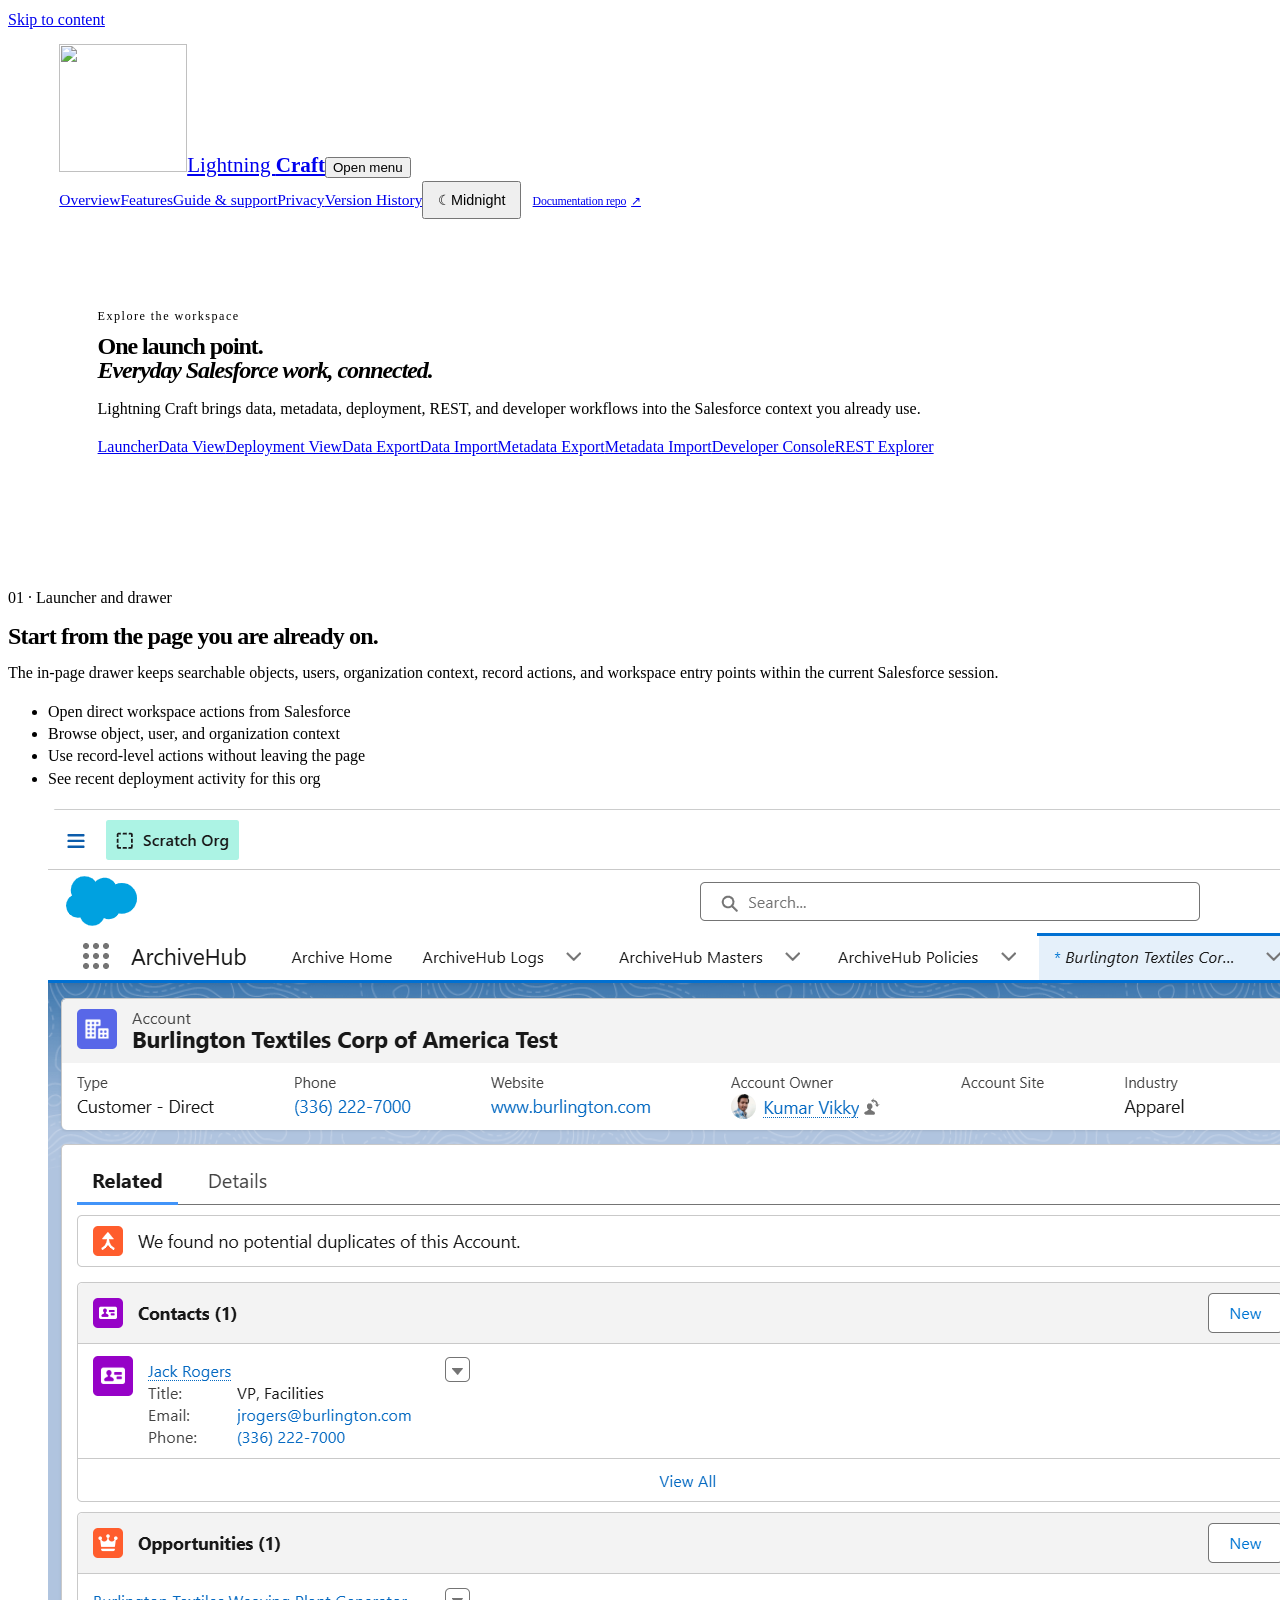
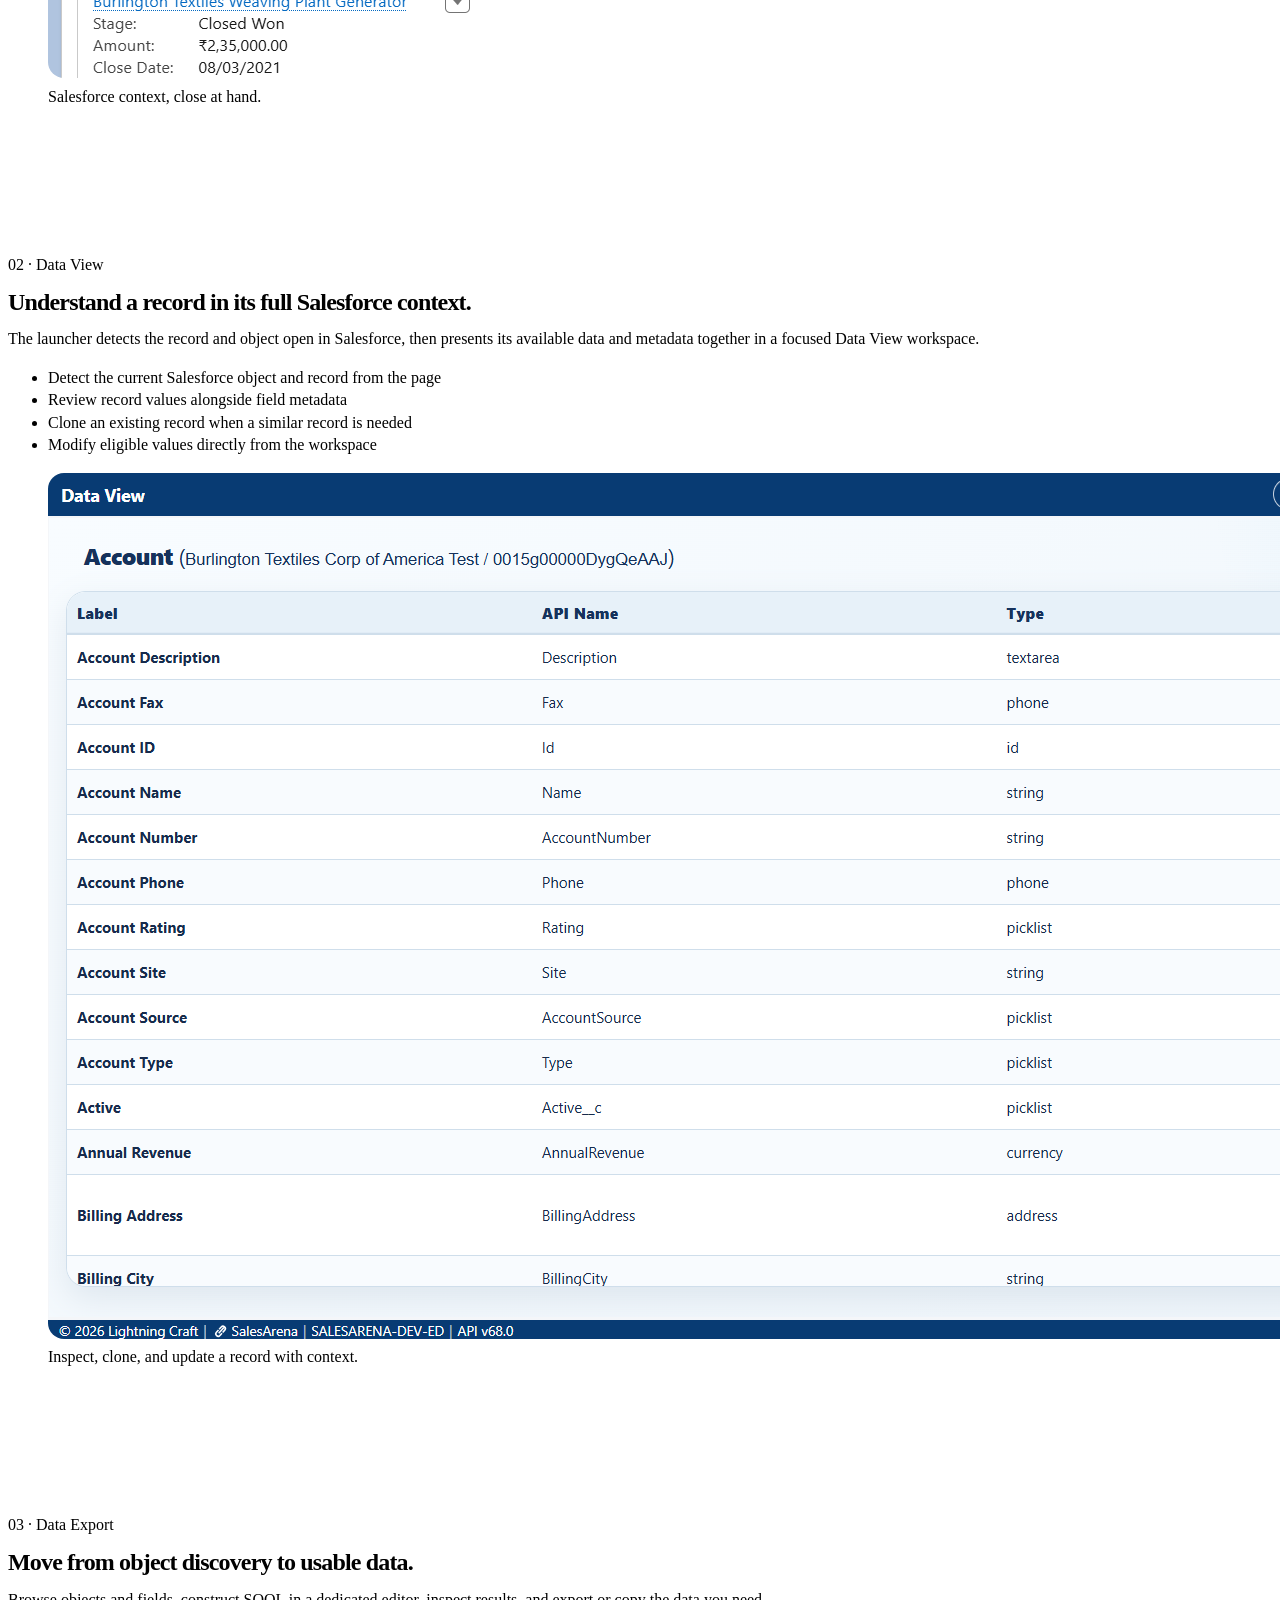
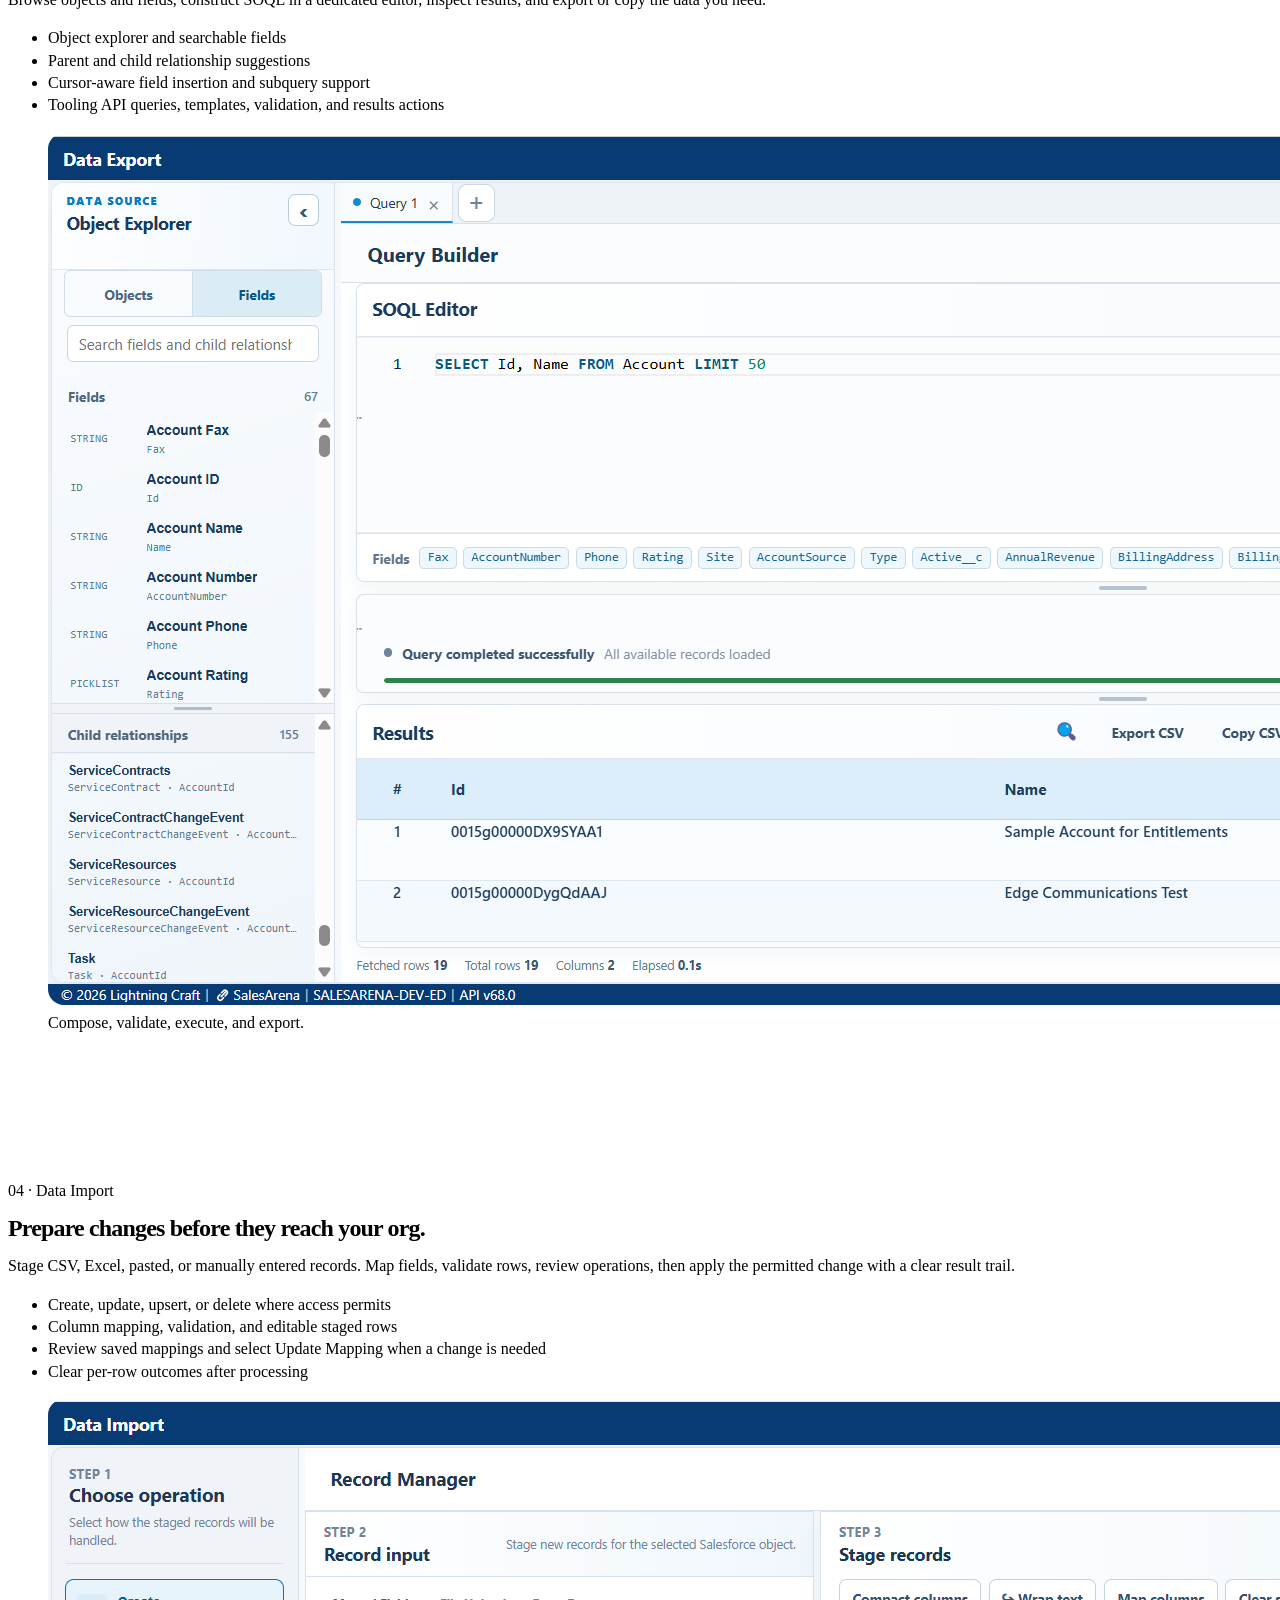
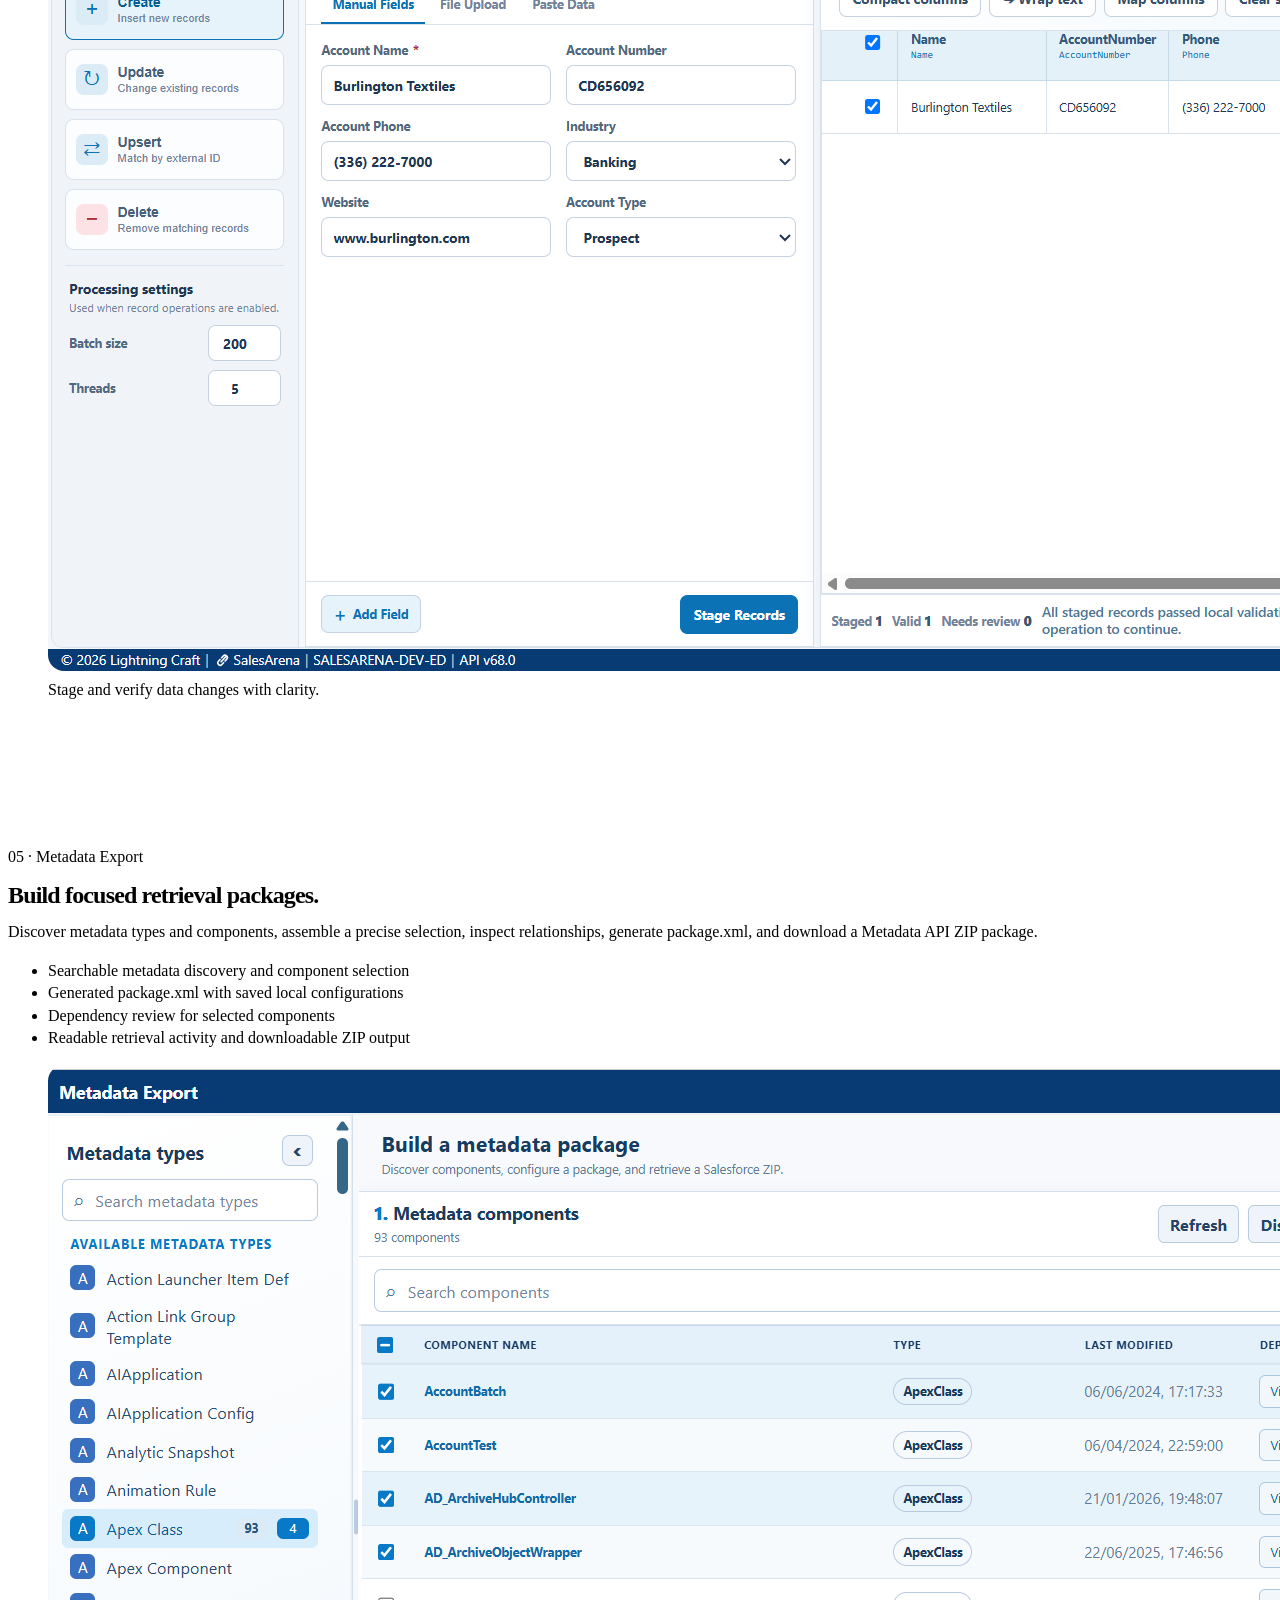
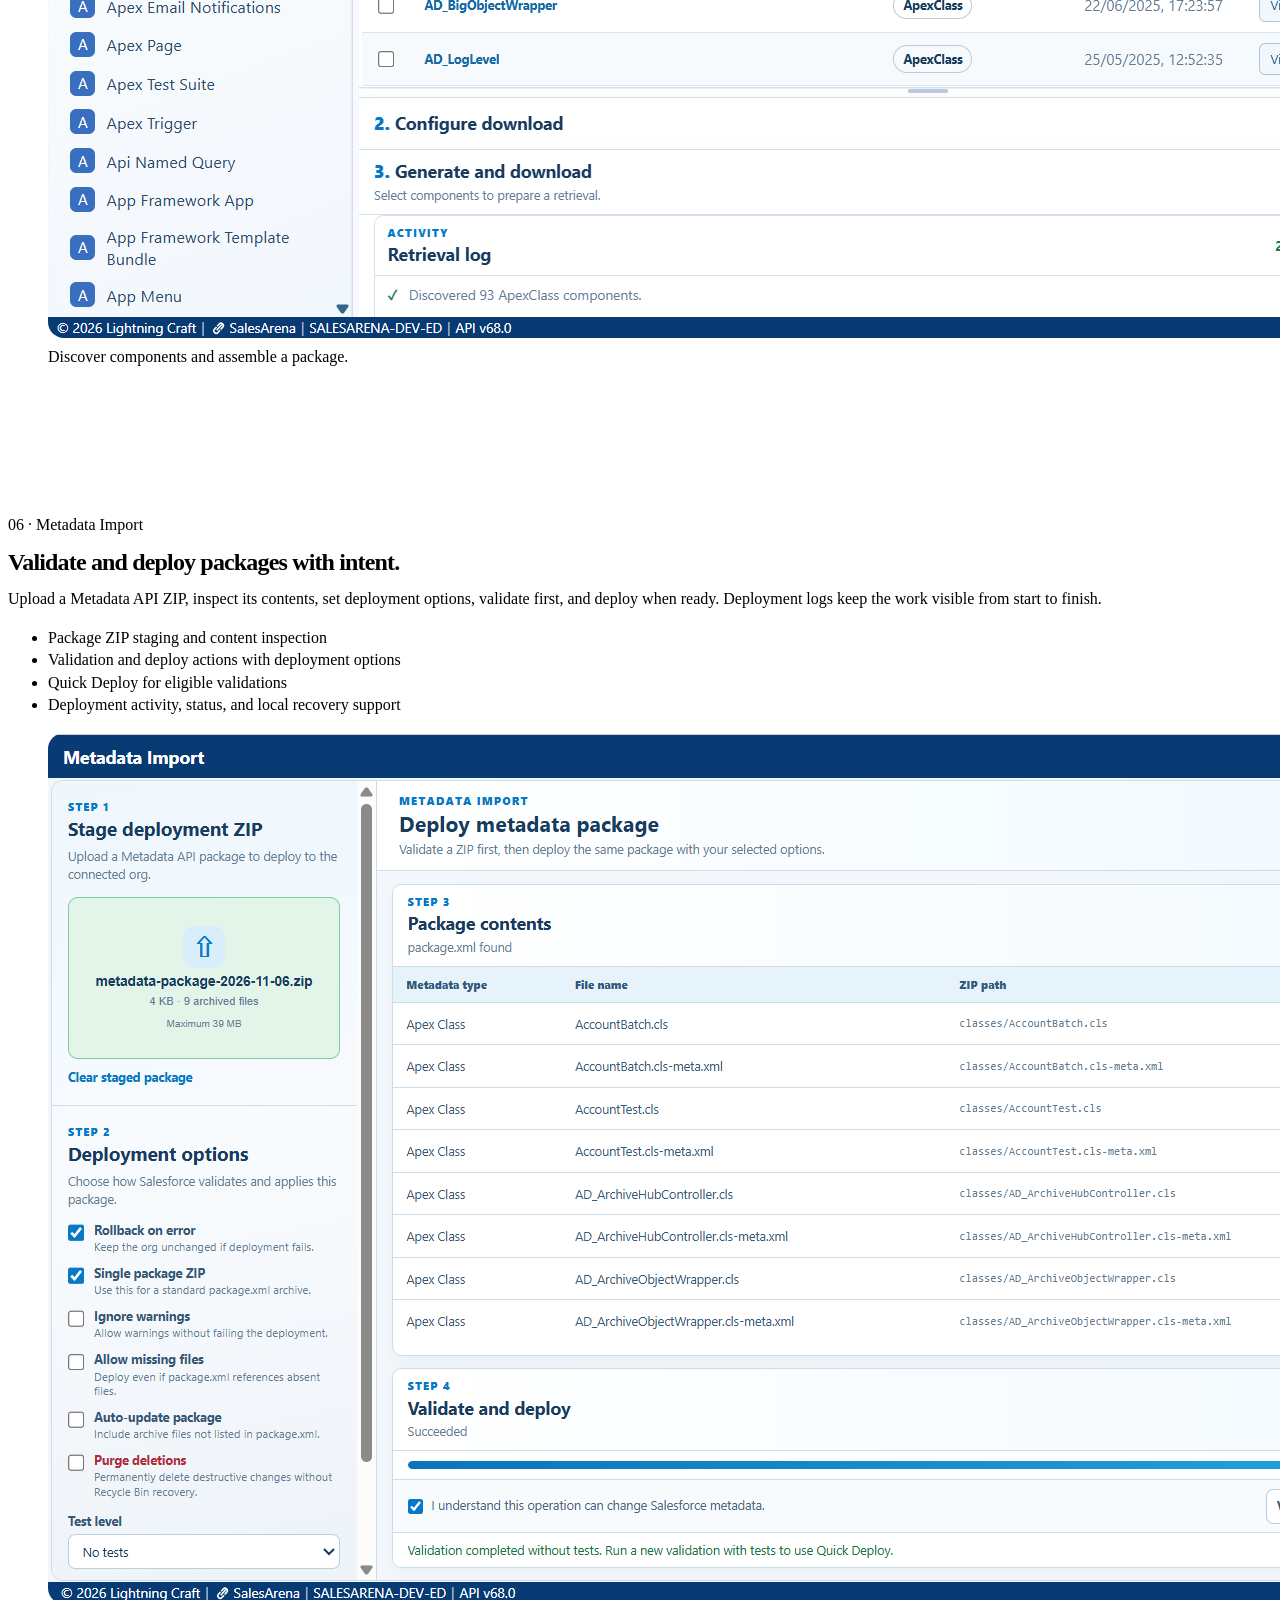
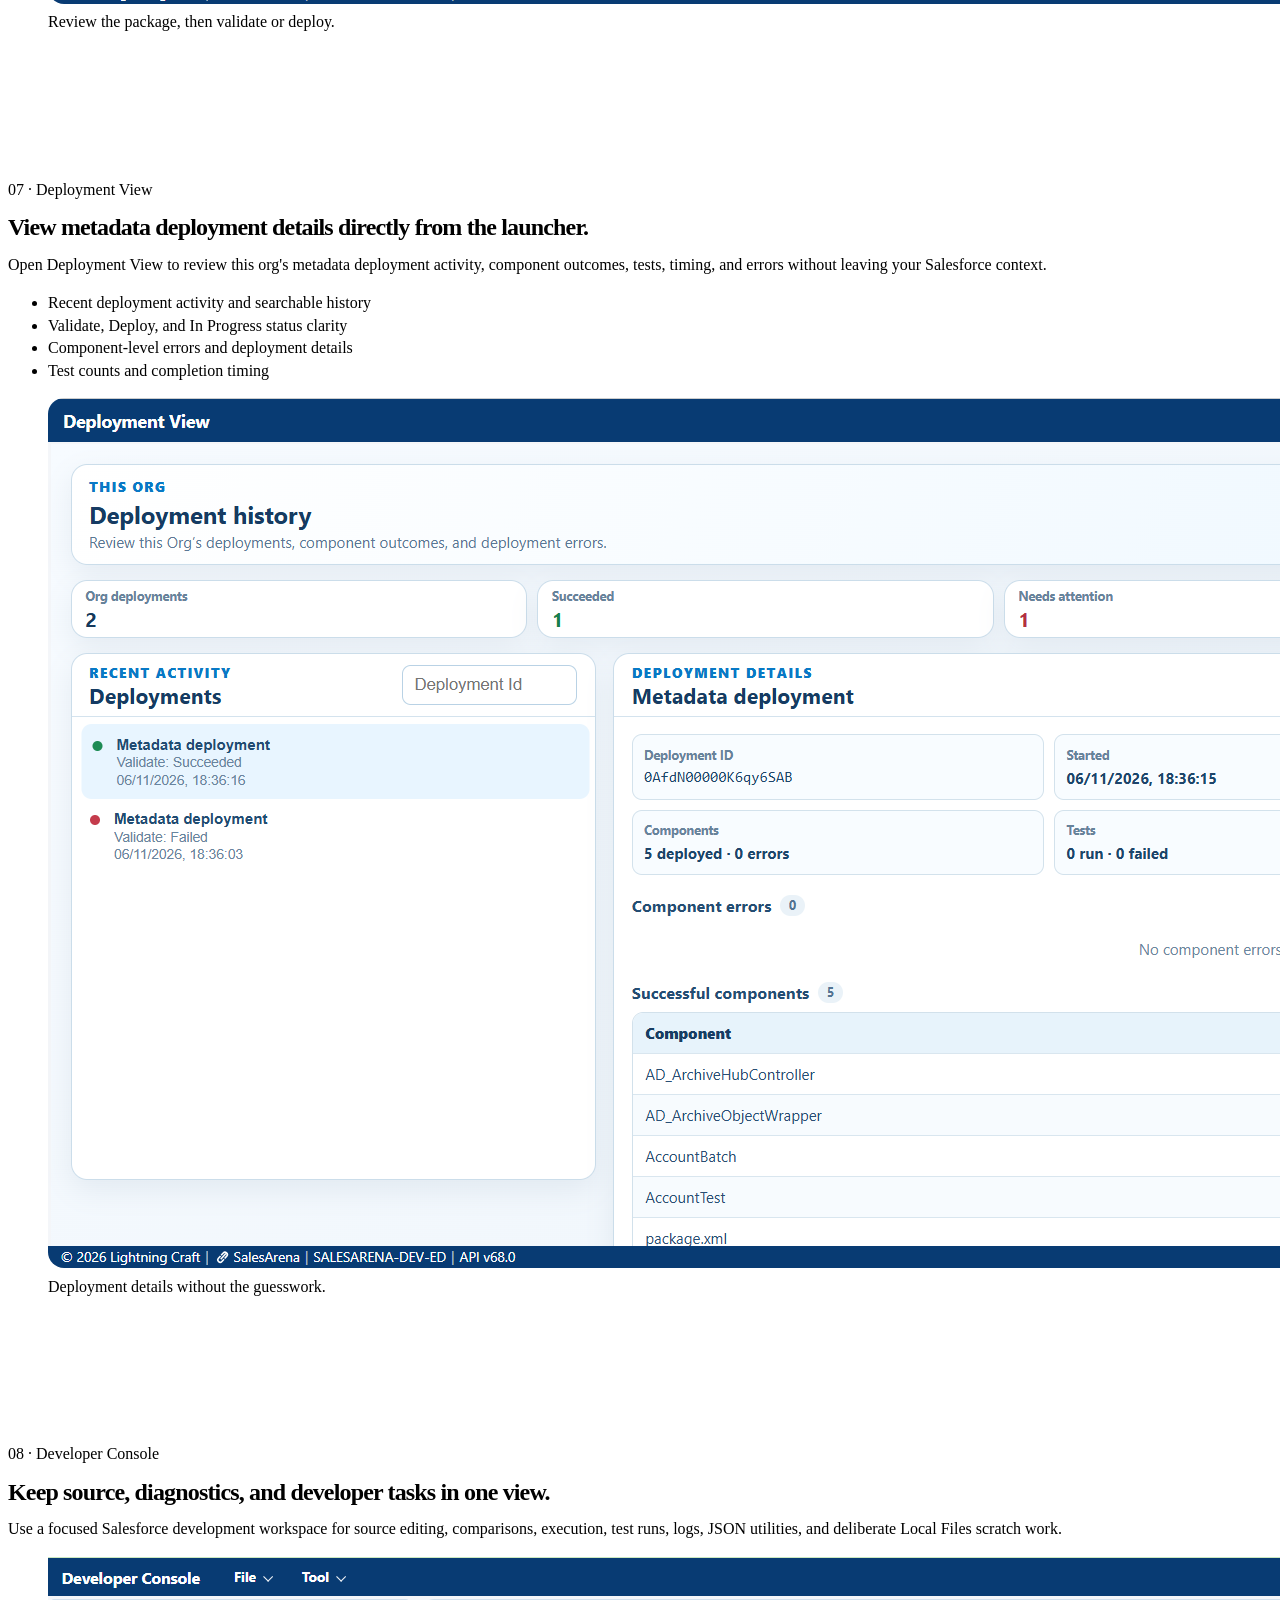
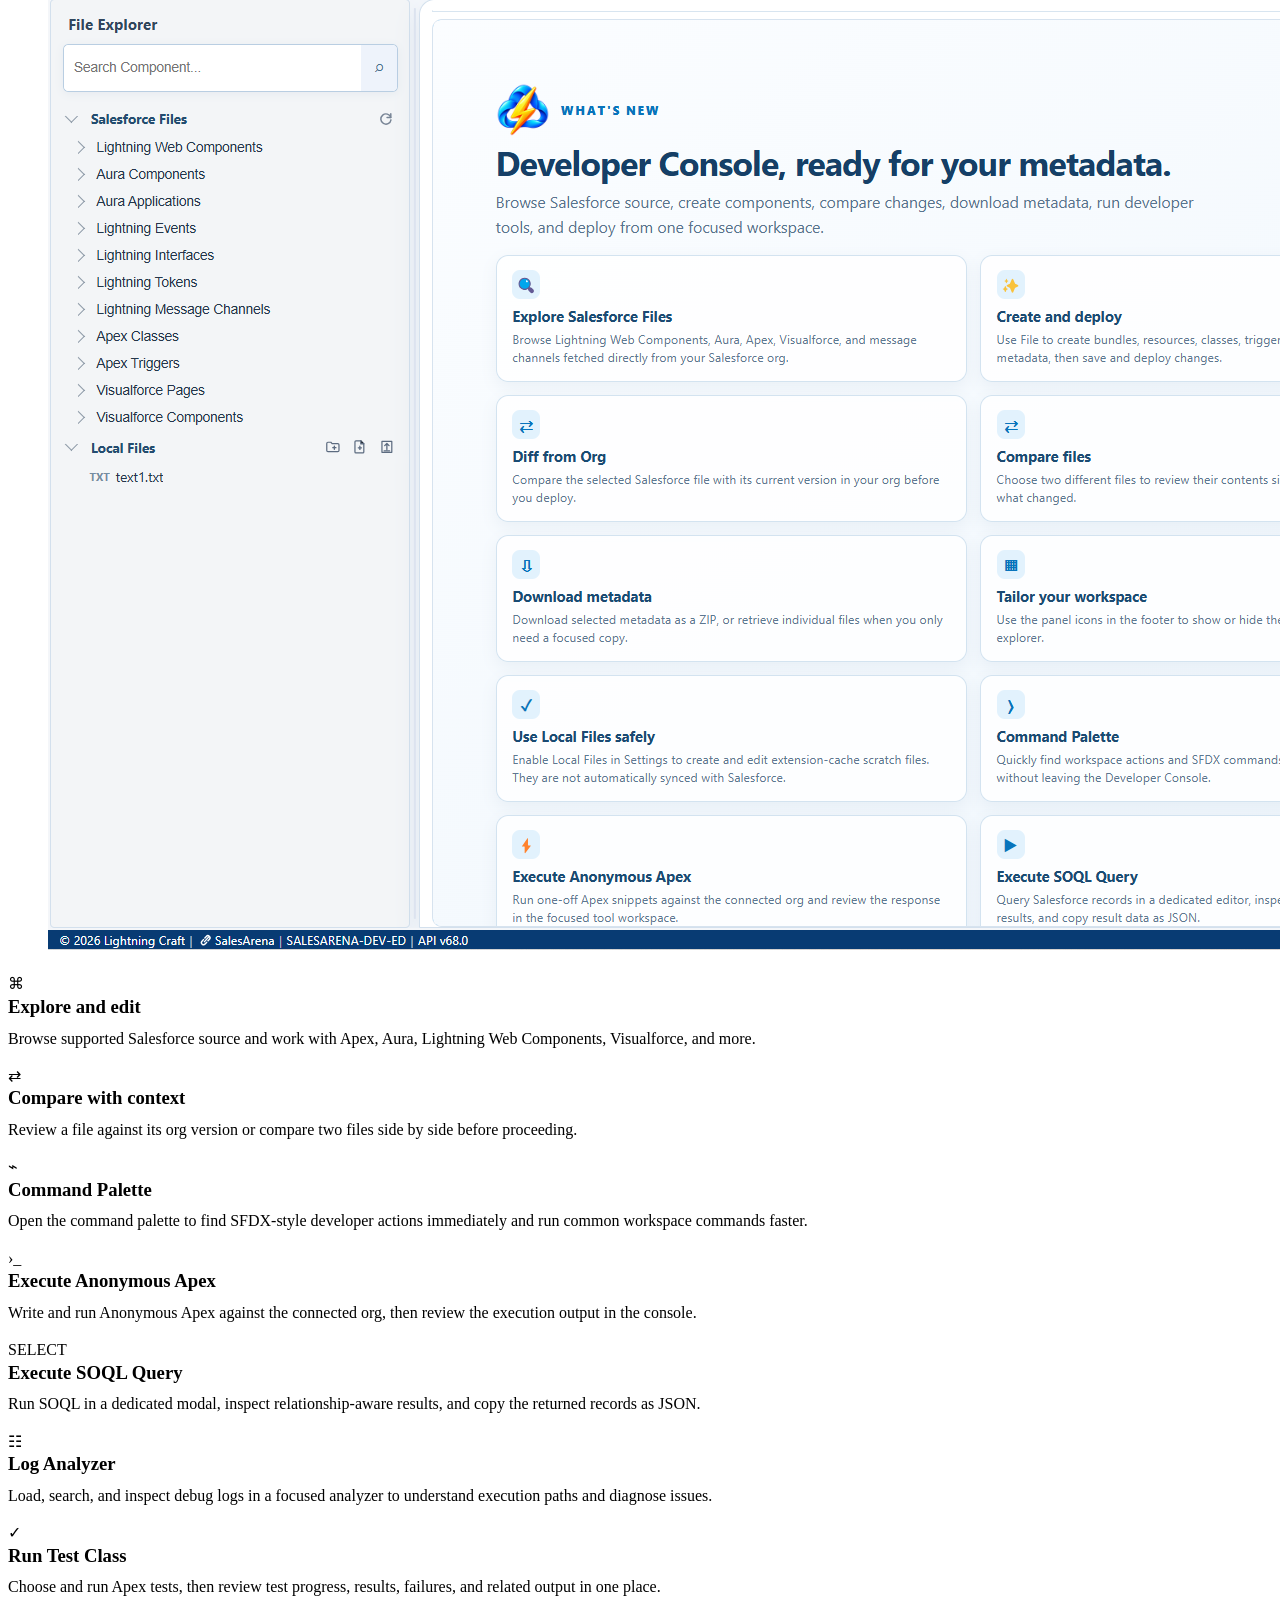
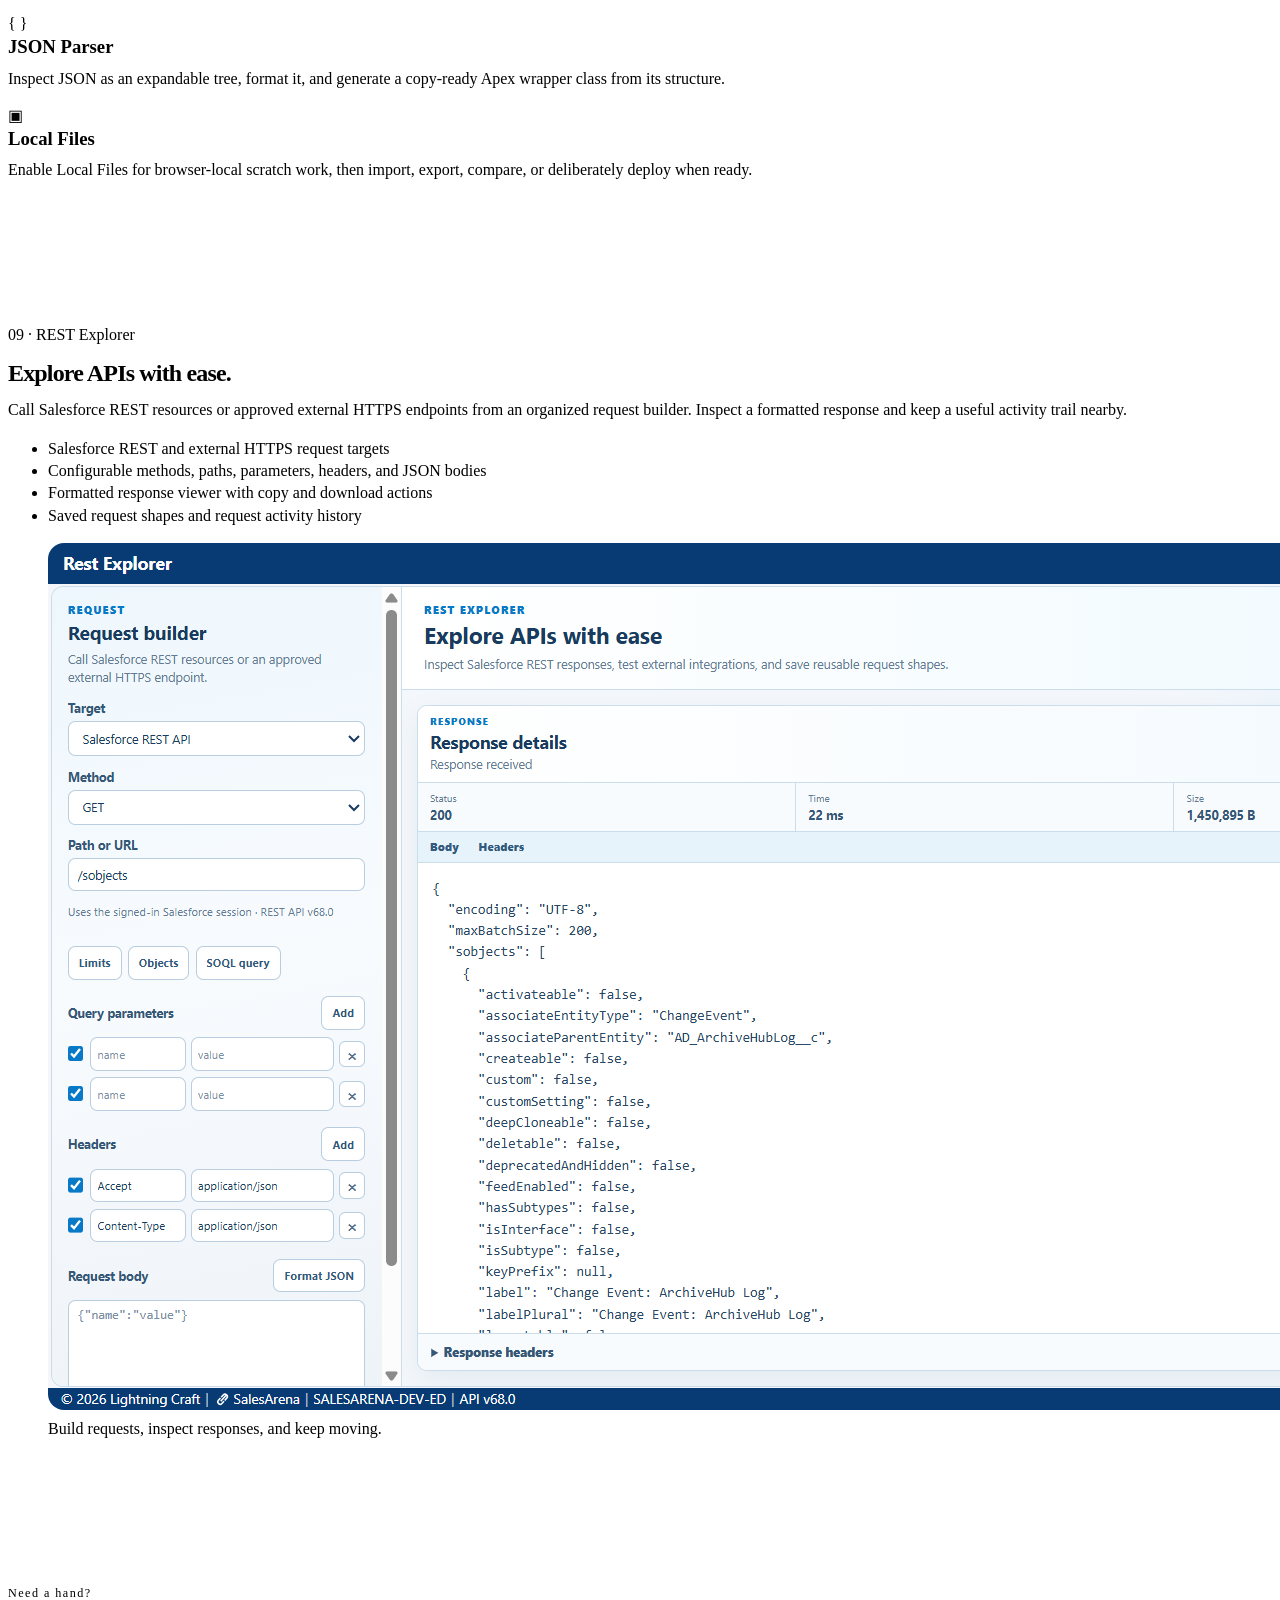
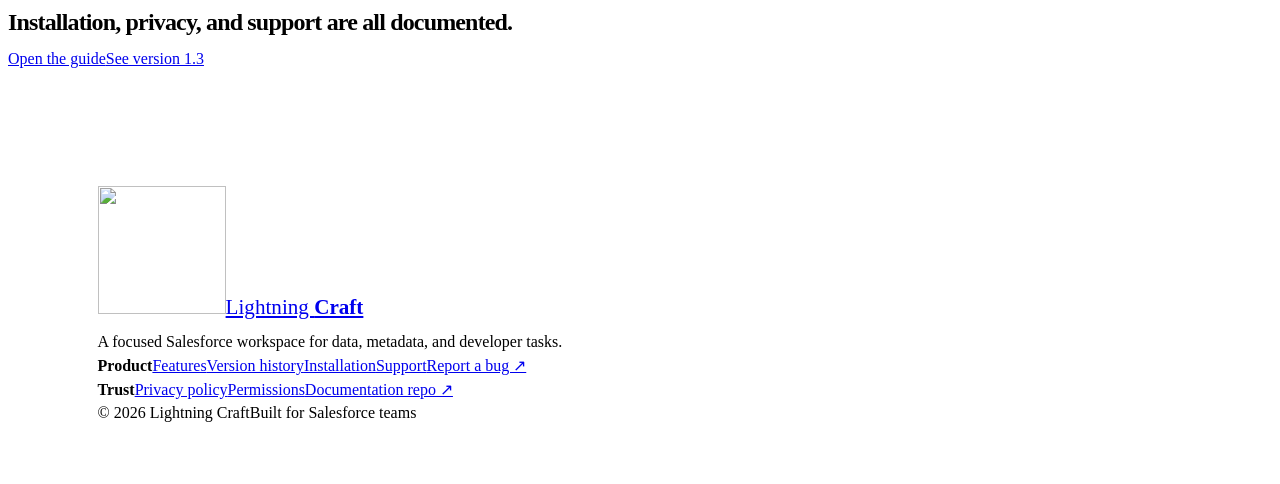
==== commit d836651b: "Added Few Enhancement." ====
--- a/features.html
+++ b/features.html
@@ -12,5 +12,5 @@
 <section class="developer-section" id="developer-console"><div class="developer-heading"><p class="section-label">08 · Developer Console</p><h2>Keep source, diagnostics, and developer tasks in one view.</h2><p>Use a focused Salesforce development workspace for source editing, comparisons, execution, test runs, logs, JSON utilities, and deliberate Local Files scratch work.</p></div><figure class="wide-screen"><img src="images/Developer%20Console%20Page.png" alt="Developer Console welcome screen and source explorer" loading="lazy"></figure><div class="capability-grid"><article><span aria-hidden="true">⌘</span><h3>Explore and edit</h3><p>Browse supported Salesforce source and work with Apex, Aura, Lightning Web Components, Visualforce, and more.</p></article><article><span aria-hidden="true">⇄</span><h3>Compare with context</h3><p>Review a file against its org version or compare two files side by side before proceeding.</p></article><article><span aria-hidden="true">⌁</span><h3>Command Palette</h3><p>Open the command palette to find SFDX-style developer actions immediately and run common workspace commands faster.</p></article><article><span aria-hidden="true">›_</span><h3>Execute Anonymous Apex</h3><p>Write and run Anonymous Apex against the connected org, then review the execution output in the console.</p></article><article><span aria-hidden="true">SELECT</span><h3>Execute SOQL Query</h3><p>Run SOQL in a dedicated modal, inspect relationship-aware results, and copy the returned records as JSON.</p></article><article><span aria-hidden="true">☷</span><h3>Log Analyzer</h3><p>Load, search, and inspect debug logs in a focused analyzer to understand execution paths and diagnose issues.</p></article><article><span aria-hidden="true">✓</span><h3>Run Test Class</h3><p>Choose and run Apex tests, then review test progress, results, failures, and related output in one place.</p></article><article><span aria-hidden="true">{ }</span><h3>JSON Parser</h3><p>Inspect JSON as an expandable tree, format it, and generate a copy-ready Apex wrapper class from its structure.</p></article><article><span aria-hidden="true">▣</span><h3>Local Files</h3><p>Enable Local Files for browser-local scratch work, then import, export, compare, or deliberately deploy when ready.</p></article></div></section>
 <section class="feature-detail contrast-section" id="rest-explorer"><div class="detail-copy"><p class="section-label">08 · REST Explorer</p><h2>Explore APIs with ease.</h2><p>Call Salesforce REST resources or approved external HTTPS endpoints from an organized request builder. Inspect a formatted response and keep a useful activity trail nearby.</p><ul class="check-list"><li>Salesforce REST and external HTTPS request targets</li><li>Configurable methods, paths, parameters, headers, and JSON bodies</li><li>Formatted response viewer with copy and download actions</li><li>Saved request shapes and request activity history</li></ul></div><figure class="detail-screen"><img src="images/Rest%20Explorer%20Page.png" alt="REST Explorer request builder, response viewer, and request log" loading="lazy"><figcaption>Build requests, inspect responses, and keep moving.</figcaption></figure></section>
 <section class="screen-gallery"><div class="section-heading"><p class="section-label">Product gallery</p><h2>A closer look at the details.</h2><p>Open any screen to view it at full size.</p></div><div class="gallery-grid"><button class="gallery-item" data-lightbox-src="images/Laucher%20Actions.png" data-lightbox-alt="Lightning Craft launcher actions"><img src="images/Laucher%20Actions.png" alt="Lightning Craft launcher actions" loading="lazy"><span>Launcher actions</span></button><button class="gallery-item" data-lightbox-src="images/Laucher%20record%20actions.png" data-lightbox-alt="Lightning Craft launcher record actions"><img src="images/Laucher%20record%20actions.png" alt="Lightning Craft launcher record actions" loading="lazy"><span>Record actions</span></button><button class="gallery-item" data-lightbox-src="images/Data%20View%20Page.png" data-lightbox-alt="Data View"><img src="images/Data%20View%20Page.png" alt="Data View" loading="lazy"><span>Data View</span></button><button class="gallery-item" data-lightbox-src="images/Developer%20Console%20-%20JSON%20Parser.png" data-lightbox-alt="JSON Parser"><img src="images/Developer%20Console%20-%20JSON%20Parser.png" alt="JSON Parser with interactive tree" loading="lazy"><span>JSON Parser</span></button><button class="gallery-item" data-lightbox-src="images/Developer%20Console%20-%20Anonymous%20Apex.png" data-lightbox-alt="Anonymous Apex"><img src="images/Developer%20Console%20-%20Anonymous%20Apex.png" alt="Developer Console Anonymous Apex" loading="lazy"><span>Anonymous Apex</span></button><button class="gallery-item" data-lightbox-src="images/Developer%20Console%20-%20SOQL%20Query.png" data-lightbox-alt="SOQL Query"><img src="images/Developer%20Console%20-%20SOQL%20Query.png" alt="Developer Console SOQL Query" loading="lazy"><span>SOQL Query</span></button><button class="gallery-item" data-lightbox-src="images/Developer%20Console%20-%20Run%20Test%20Class.png" data-lightbox-alt="Run Test Class"><img src="images/Developer%20Console%20-%20Run%20Test%20Class.png" alt="Developer Console Run Test Class" loading="lazy"><span>Run Test Class</span></button><button class="gallery-item" data-lightbox-src="images/Developer%20Console%20-%20Log%20Analyzer.png" data-lightbox-alt="Log Analyzer"><img src="images/Developer%20Console%20-%20Log%20Analyzer.png" alt="Developer Console Log Analyzer" loading="lazy"><span>Log Analyzer</span></button><button class="gallery-item" data-lightbox-src="images/Developer%20Console%20-%20Compare%20two%20files..png" data-lightbox-alt="Compare files"><img src="images/Developer%20Console%20-%20Compare%20two%20files..png" alt="Developer Console compare files" loading="lazy"><span>Compare files</span></button><button class="gallery-item" data-lightbox-src="images/Developer%20Console%20-%20Diff%20file%20against%20Org.png" data-lightbox-alt="Diff from Org"><img src="images/Developer%20Console%20-%20Diff%20file%20against%20Org.png" alt="Developer Console diff against org" loading="lazy"><span>Diff from org</span></button><button class="gallery-item" data-lightbox-src="images/Setting%20Page.png" data-lightbox-alt="Settings"><img src="images/Setting%20Page.png" alt="Lightning Craft settings" loading="lazy"><span>Settings</span></button></div></section>
-<section class="cta-band"><div><p class="eyebrow">Need a hand?</p><h2>Installation, privacy, and support are all documented.</h2></div><div class="button-row"><a class="button button-light" href="support.html">Open the guide</a><a class="button button-outline-light" href="version-history.html">See version 1.2</a></div></section></main>
+<section class="cta-band"><div><p class="eyebrow">Need a hand?</p><h2>Installation, privacy, and support are all documented.</h2></div><div class="button-row"><a class="button button-light" href="support.html">Open the guide</a><a class="button button-outline-light" href="version-history.html">See version 1.3</a></div></section></main>
 <footer class="site-footer"><div class="footer-brand"><a class="brand" href="index.html"><span class="brand-mark" aria-hidden="true">⚡</span><span>Lightning <b>Craft</b></span></a><p>A focused Salesforce workspace for data, metadata, and developer tasks.</p></div><div class="footer-links"><div><b>Product</b><a href="features.html">Features</a><a href="version-history.html">Version history</a><a href="support.html#install">Installation</a><a href="support.html">Support</a></div><div><b>Trust</b><a href="privacy.html">Privacy policy</a><a href="privacy.html#permissions">Permissions</a><a href="https://github.com/KumarVikky/Lightning_Craft_Extension" target="_blank" rel="noreferrer">Documentation repo ↗</a></div></div><div class="footer-bottom"><span>© <span data-current-year></span> Lightning Craft</span><span>Built for Salesforce teams</span></div></footer><div class="lightbox" hidden role="dialog" aria-modal="true" aria-label="Screenshot preview"><button class="lightbox-close" type="button" aria-label="Close screenshot">×</button><img src="" alt=""></div><script src="assets/site.js"></script></body></html>
